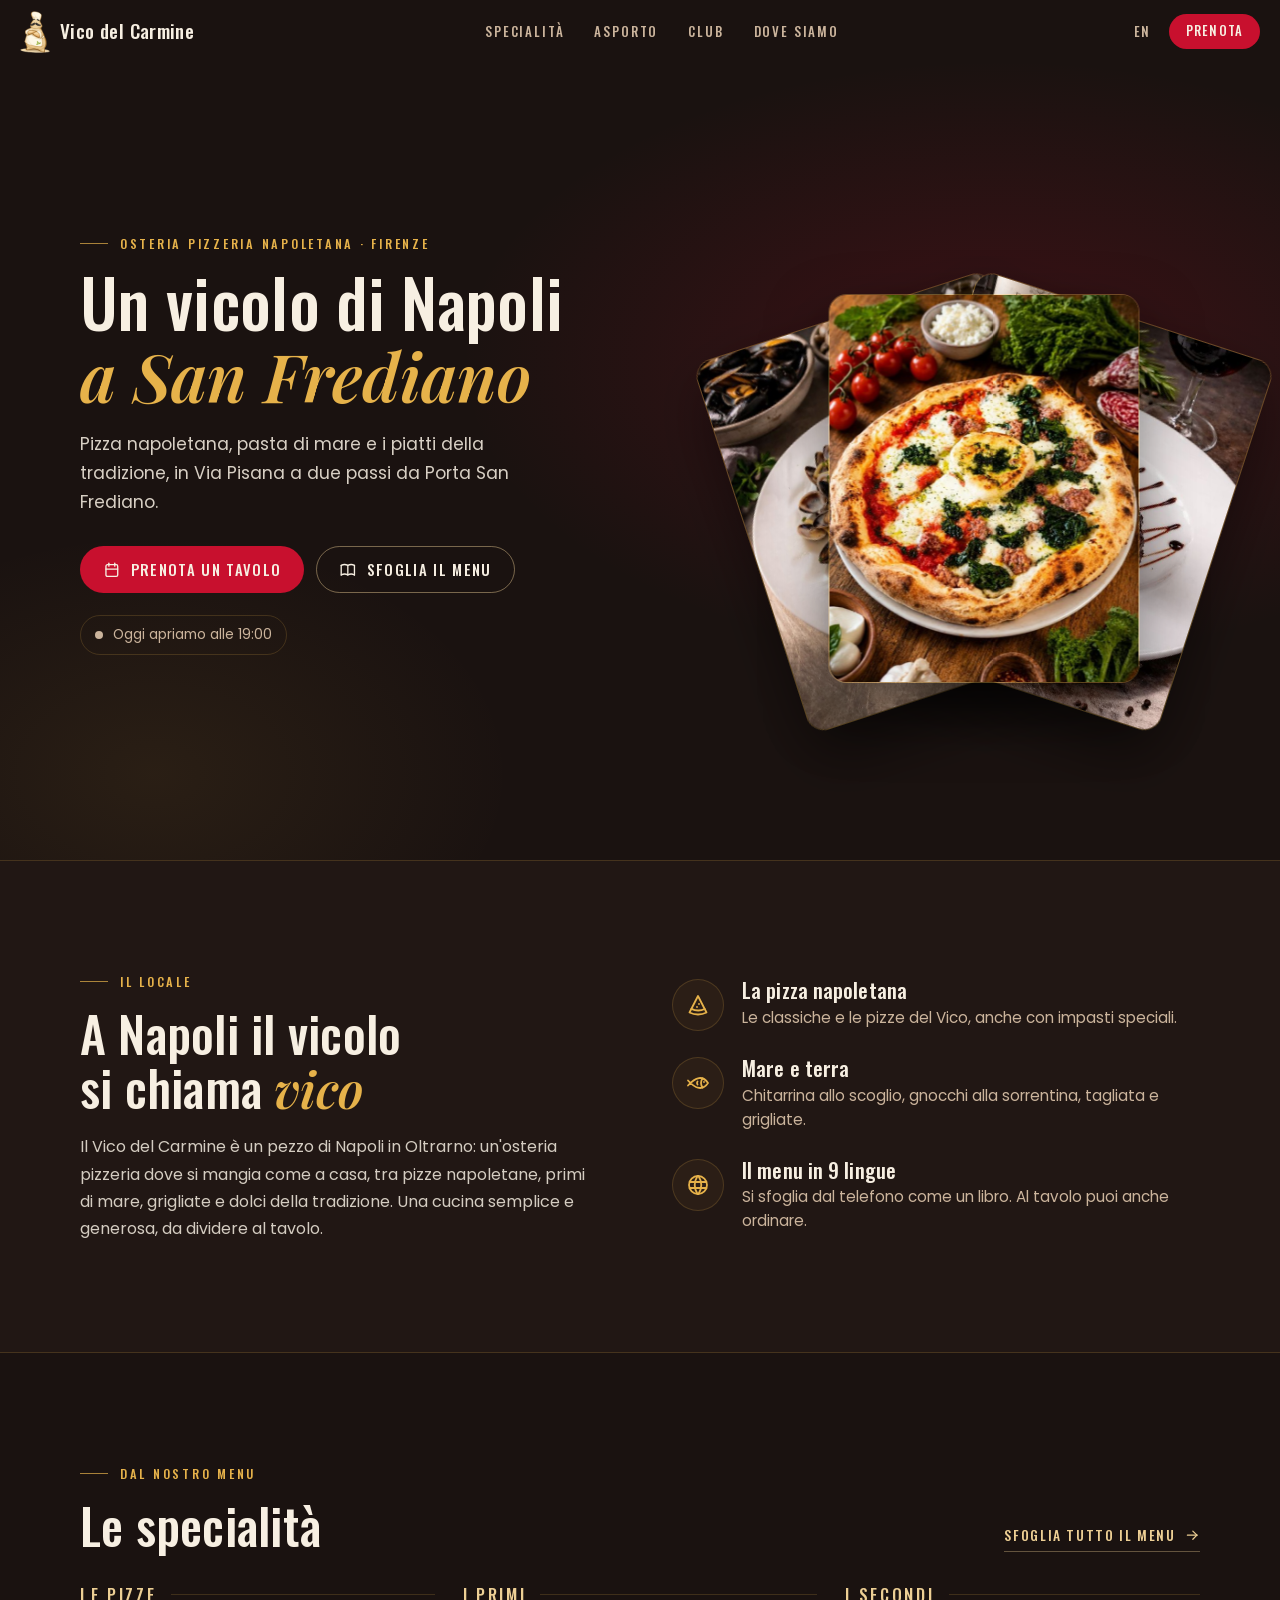
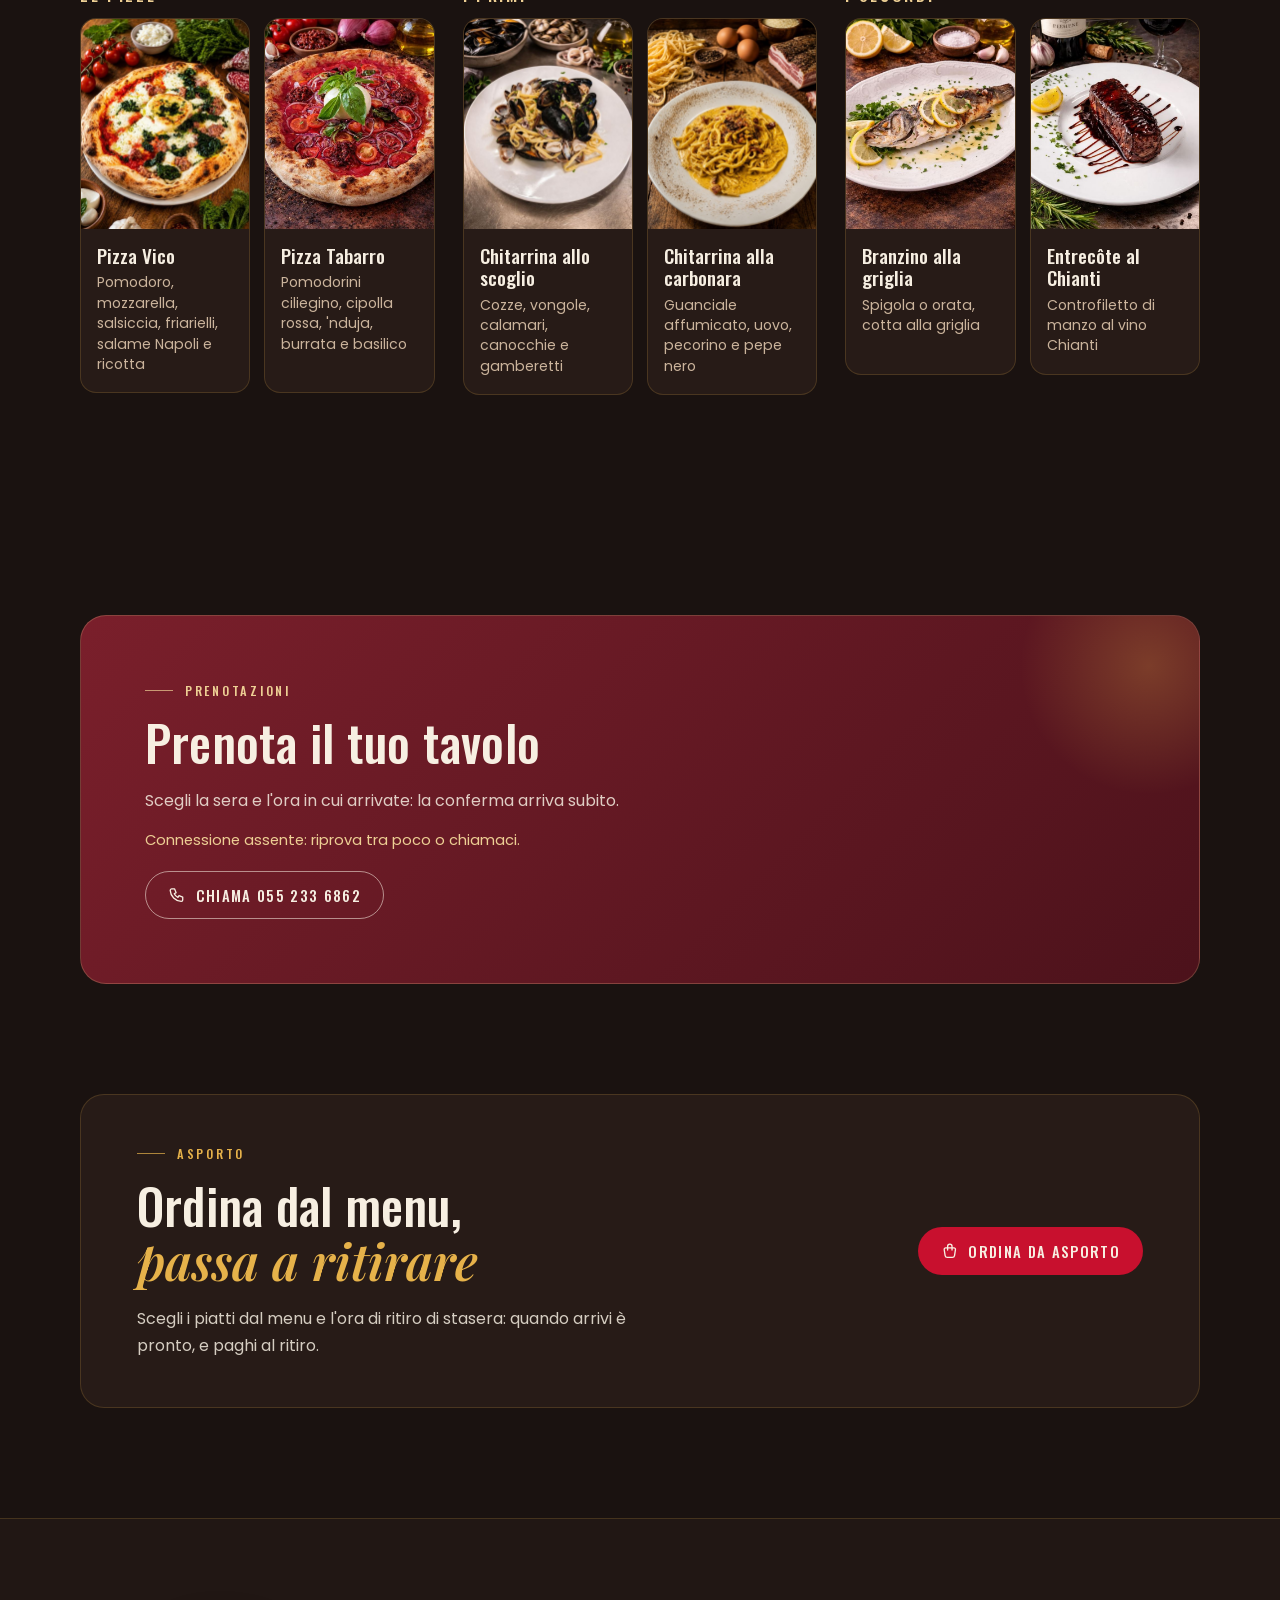
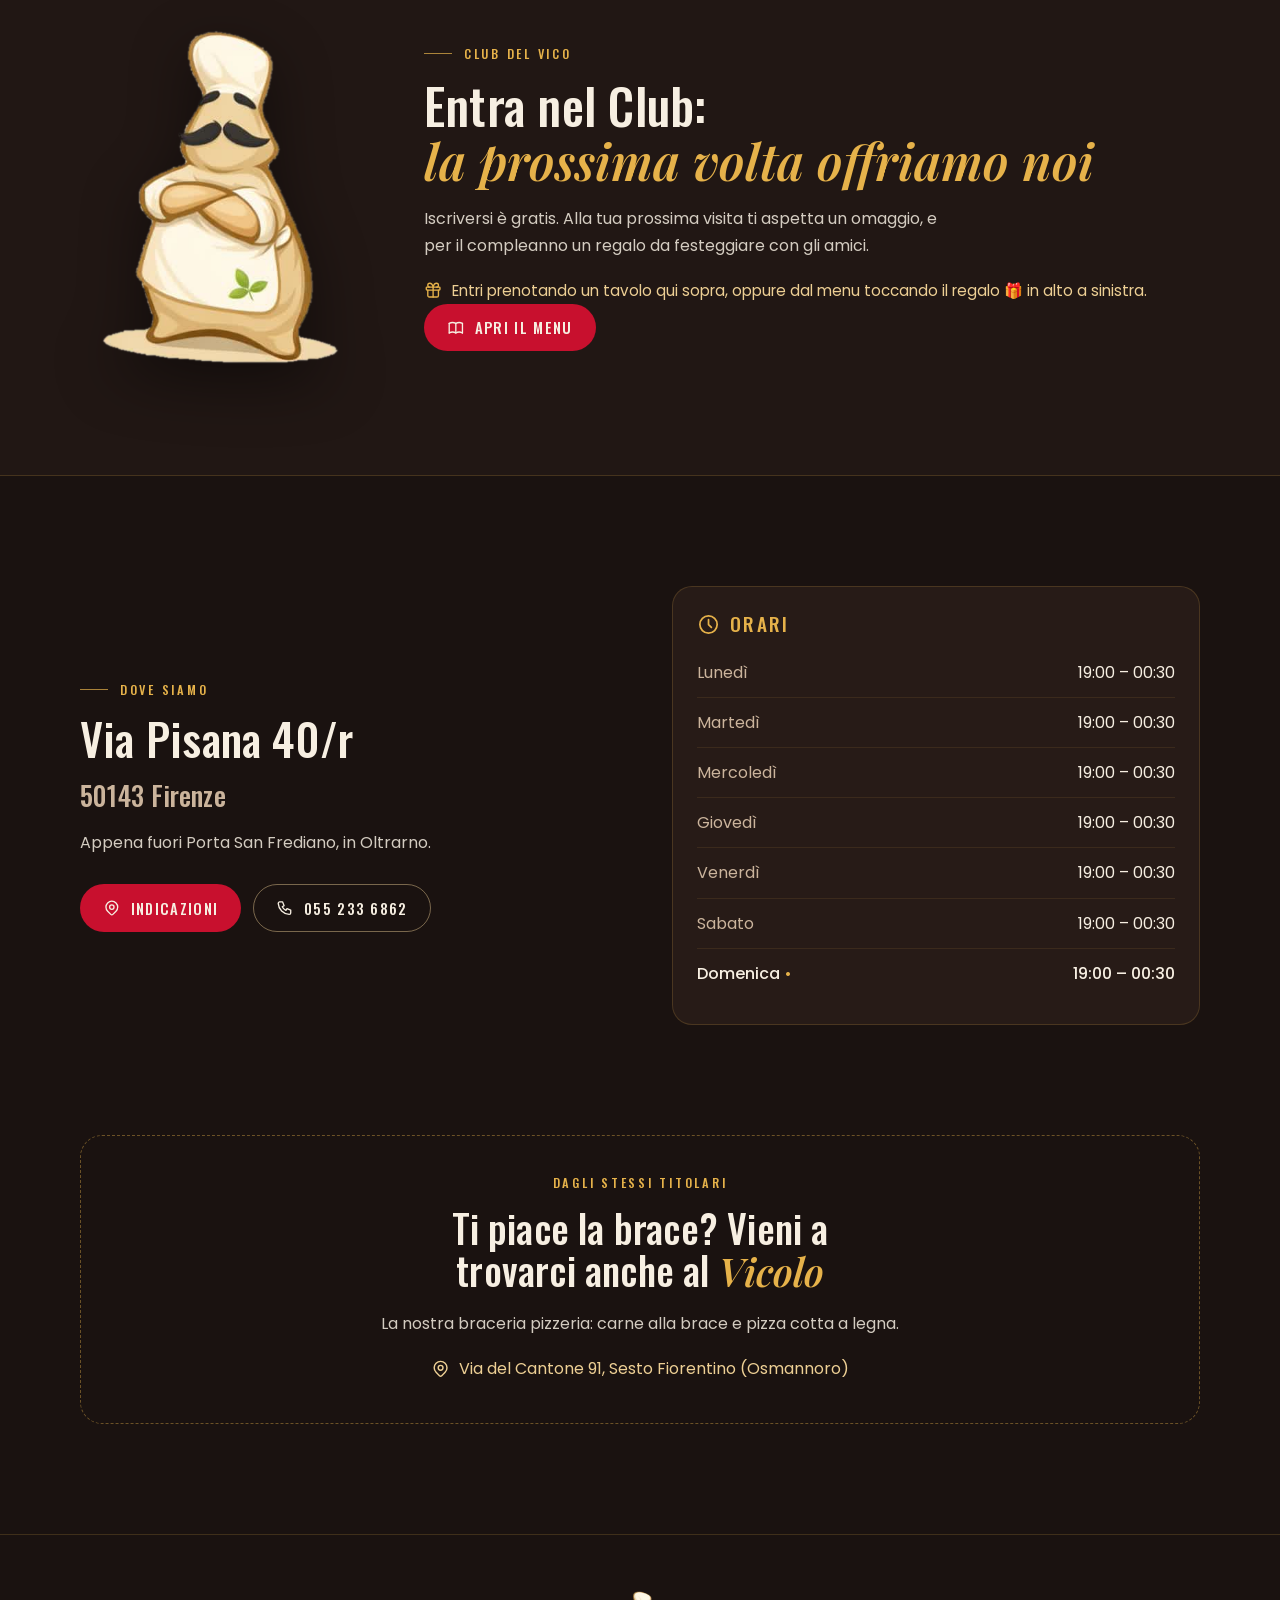
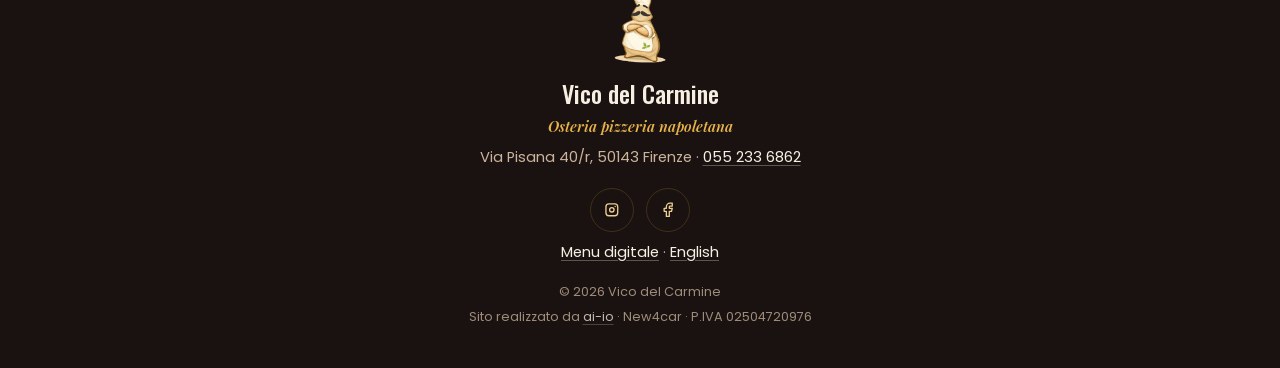
==== index.html @ bbb48c40 "Privacy: le prenotazioni si tengono 24 mesi, poi restano solo numeri anonimi Co-Authored-By: Claude " ====
<!doctype html>
<html lang="it">
<head>
  <meta charset="utf-8">
  <meta name="viewport" content="width=device-width, initial-scale=1, viewport-fit=cover">
  <title>Vico del Carmine · Osteria pizzeria napoletana a Firenze, San Frediano</title>
  <meta name="description" content="Pizza napoletana, pasta di mare e cucina della tradizione in Via Pisana 40/r, a due passi da Porta San Frediano. Sfoglia il menu in 9 lingue e prenota il tuo tavolo.">
  <link rel="canonical" href="https://vicodelcarmine.it/">
  <link rel="alternate" hreflang="it" href="https://vicodelcarmine.it/">
  <link rel="alternate" hreflang="en" href="https://vicodelcarmine.it/en/">
  <link rel="alternate" hreflang="x-default" href="https://vicodelcarmine.it/">
  <meta property="og:type" content="restaurant">
  <meta property="og:site_name" content="Vico del Carmine">
  <meta property="og:title" content="Vico del Carmine · Osteria pizzeria napoletana a Firenze, San Frediano">
  <meta property="og:description" content="Pizza napoletana, pasta di mare e cucina della tradizione in Via Pisana 40/r, a due passi da Porta San Frediano. Sfoglia il menu in 9 lingue e prenota il tuo tavolo.">
  <meta property="og:url" content="https://vicodelcarmine.it/">
  <meta property="og:image" content="https://vicodelcarmine.it/assets/img/og.jpg">
  <meta property="og:image:width" content="1200">
  <meta property="og:image:height" content="630">
  <meta property="og:locale" content="it_IT">
  <meta name="twitter:card" content="summary_large_image">
  <meta name="theme-color" content="#1a1210">
  <link rel="icon" type="image/png" sizes="32x32" href="assets/img/favicon-32.png">
  <link rel="icon" type="image/png" sizes="64x64" href="assets/img/favicon-64.png">
  <link rel="apple-touch-icon" href="assets/img/apple-touch-icon.png">
  <link rel="preload" href="assets/fonts/oswald.woff2" as="font" type="font/woff2" crossorigin>
  <link rel="stylesheet" href="assets/css/font.css?v=f5415777">
  <link rel="stylesheet" href="assets/css/sito.css?v=4abb39e4">
  <script type="application/ld+json">{"@context": "https://schema.org", "@type": "Restaurant", "name": "Vico del Carmine", "url": "https://vicodelcarmine.it/", "image": "https://vicodelcarmine.it/assets/img/og.jpg", "logo": "https://vicodelcarmine.it/assets/img/mascotte.png", "telephone": "+390552336862", "address": {"@type": "PostalAddress", "streetAddress": "Via Pisana 40/r", "postalCode": "50143", "addressLocality": "Firenze", "addressRegion": "FI", "addressCountry": "IT"}, "servesCuisine": ["Napoletana", "Pizza", "Pesce"], "priceRange": "€€", "hasMenu": "https://vicodelcarmine.github.io/menu/", "acceptsReservations": true, "openingHoursSpecification": [{"@type": "OpeningHoursSpecification", "dayOfWeek": ["Monday", "Tuesday", "Wednesday", "Thursday", "Friday", "Saturday", "Sunday"], "opens": "19:00", "closes": "00:30"}], "sameAs": ["https://www.instagram.com/vico.del.carmine/", "https://www.facebook.com/vicodelcarmineFi/"]}</script>
</head>
<body>

<header class="testa" id="testa">
  <a class="marchio" href="./" aria-label="Vico del Carmine">
    <img src="assets/img/mascotte-240.png" alt="" width="172" height="240">
    <span>Vico del Carmine</span>
  </a>
  <nav class="nav" aria-label="Vico del Carmine">
    <a href="#specialita">Specialità</a>
    <a href="#asporto">Asporto</a>
    <a href="#club">Club</a>
    <a href="#dove">Dove siamo</a>
  </nav>
  <div class="testa-dx">
    <a class="lingua" href="en/" hreflang="en" lang="en" title="English">EN</a>
    <a class="btn btn-piccolo" href="#prenota">Prenota</a>
  </div>
</header>

<main>

  <section class="hero">
    <div class="contenitore hero-griglia">
      <div class="hero-testo">
        <p class="occhiello">Osteria pizzeria napoletana · Firenze</p>
        <h1>Un vicolo di Napoli<br><em>a San Frediano</em></h1>
        <p class="lead">Pizza napoletana, pasta di mare e i piatti della tradizione, in Via Pisana a due passi da Porta San Frediano.</p>
        <div class="azioni">
          <a class="btn" href="#prenota"><svg class="ico" viewBox="0 0 24 24" fill="none" stroke="currentColor" stroke-width="1.8" stroke-linecap="round" stroke-linejoin="round" aria-hidden="true"><path d="M4 7a2 2 0 0 1 2 -2h12a2 2 0 0 1 2 2v12a2 2 0 0 1 -2 2h-12a2 2 0 0 1 -2 -2v-12z"/><path d="M16 3v4"/><path d="M8 3v4"/><path d="M4 11h16"/></svg>Prenota un tavolo</a>
          <a class="btn btn-vuoto" href="https://vicodelcarmine.github.io/menu/"><svg class="ico" viewBox="0 0 24 24" fill="none" stroke="currentColor" stroke-width="1.8" stroke-linecap="round" stroke-linejoin="round" aria-hidden="true"><path d="M3 19a9 9 0 0 1 9 0a9 9 0 0 1 9 0"/><path d="M3 6a9 9 0 0 1 9 0a9 9 0 0 1 9 0"/><path d="M3 6l0 13"/><path d="M12 6l0 13"/><path d="M21 6l0 13"/></svg>Sfoglia il menu</a>
        </div>
        <p class="stato" id="stato" hidden><span class="pallino"></span><span id="stato-testo"></span></p>
      </div>
      <div class="ventaglio" aria-hidden="true"><img class="carta c1" src="assets/img/piatti/chitarra-scoglio.jpg" alt="" width="720" height="900"><img class="carta c2" src="assets/img/piatti/pizza-vico.jpg" alt="" width="720" height="900"><img class="carta c3" src="assets/img/piatti/entrecote-chianti.jpg" alt="" width="720" height="900"></div>
    </div>
  </section>

  <section class="sezione locale" id="locale">
    <div class="contenitore due">
      <div>
        <p class="occhiello">Il locale</p>
        <h2>A Napoli il vicolo<br>si chiama <em>vico</em></h2>
        <p class="testo">Il Vico del Carmine è un pezzo di Napoli in Oltrarno: un&#x27;osteria pizzeria dove si mangia come a casa, tra pizze napoletane, primi di mare, grigliate e dolci della tradizione. Una cucina semplice e generosa, da dividere al tavolo.</p>
      </div>
      <ul class="punti">
        <li><span class="icona"><svg class="ico" viewBox="0 0 24 24" fill="none" stroke="currentColor" stroke-width="1.8" stroke-linecap="round" stroke-linejoin="round" aria-hidden="true"><path d="M12 21.5c-3.04 0 -5.952 -.714 -8.5 -1.983l8.5 -16.517l8.5 16.517a19.09 19.09 0 0 1 -8.5 1.983z"/><path d="M5.38 15.866a14.94 14.94 0 0 0 6.815 1.634a14.944 14.944 0 0 0 6.502 -1.479"/><path d="M13 11.01v-.01"/><path d="M11 14v-.01"/></svg></span><div><h3>La pizza napoletana</h3><p>Le classiche e le pizze del Vico, anche con impasti speciali.</p></div></li>
        <li><span class="icona"><svg class="ico" viewBox="0 0 24 24" fill="none" stroke="currentColor" stroke-width="1.8" stroke-linecap="round" stroke-linejoin="round" aria-hidden="true"><path d="M16.69 7.44a6.973 6.973 0 0 0 -1.69 4.56c0 1.747 .64 3.345 1.699 4.571"/><path d="M2 9.504c7.715 8.647 14.75 10.265 20 2.498c-5.25 -7.761 -12.285 -6.142 -20 2.504"/><path d="M18 11v.01"/><path d="M11.5 10.5c-.667 1 -.667 2 0 3"/></svg></span><div><h3>Mare e terra</h3><p>Chitarrina allo scoglio, gnocchi alla sorrentina, tagliata e grigliate.</p></div></li>
        <li><span class="icona"><svg class="ico" viewBox="0 0 24 24" fill="none" stroke="currentColor" stroke-width="1.8" stroke-linecap="round" stroke-linejoin="round" aria-hidden="true"><path d="M3 12a9 9 0 1 0 18 0a9 9 0 0 0 -18 0"/><path d="M3.6 9h16.8"/><path d="M3.6 15h16.8"/><path d="M11.5 3a17 17 0 0 0 0 18"/><path d="M12.5 3a17 17 0 0 1 0 18"/></svg></span><div><h3>Il menu in 9 lingue</h3><p>Si sfoglia dal telefono come un libro. Al tavolo puoi anche ordinare.</p></div></li>
      </ul>
    </div>
  </section>

  <section class="sezione" id="specialita">
    <div class="contenitore intesta">
      <div>
        <p class="occhiello">Dal nostro menu</p>
        <h2>Le specialità</h2>
      </div>
      <a class="link-freccia" href="https://vicodelcarmine.github.io/menu/">Sfoglia tutto il menu<svg class="ico" viewBox="0 0 24 24" fill="none" stroke="currentColor" stroke-width="1.8" stroke-linecap="round" stroke-linejoin="round" aria-hidden="true"><path d="M5 12l14 0"/><path d="M13 18l6 -6"/><path d="M13 6l6 6"/></svg></a>
    </div>
    <div class="contenitore gruppi"><div class="gruppo"><h3 class="gruppo-titolo">Le pizze</h3><div class="coppia"><article class="piatto"><img src="assets/img/piatti/pizza-vico.jpg" alt="Pizza Vico" width="720" height="900" loading="lazy"><div><h4>Pizza Vico</h4><p>Pomodoro, mozzarella, salsiccia, friarielli, salame Napoli e ricotta</p></div></article><article class="piatto"><img src="assets/img/piatti/pizza-tabarro.jpg" alt="Pizza Tabarro" width="720" height="900" loading="lazy"><div><h4>Pizza Tabarro</h4><p>Pomodorini ciliegino, cipolla rossa, &#x27;nduja, burrata e basilico</p></div></article></div></div><div class="gruppo"><h3 class="gruppo-titolo">I primi</h3><div class="coppia"><article class="piatto"><img src="assets/img/piatti/chitarra-scoglio.jpg" alt="Chitarrina allo scoglio" width="720" height="900" loading="lazy"><div><h4>Chitarrina allo scoglio</h4><p>Cozze, vongole, calamari, canocchie e gamberetti</p></div></article><article class="piatto"><img src="assets/img/piatti/carbonara.jpg" alt="Chitarrina alla carbonara" width="720" height="900" loading="lazy"><div><h4>Chitarrina alla carbonara</h4><p>Guanciale affumicato, uovo, pecorino e pepe nero</p></div></article></div></div><div class="gruppo"><h3 class="gruppo-titolo">I secondi</h3><div class="coppia"><article class="piatto"><img src="assets/img/piatti/branzino-griglia.jpg" alt="Branzino alla griglia" width="720" height="900" loading="lazy"><div><h4>Branzino alla griglia</h4><p>Spigola o orata, cotta alla griglia</p></div></article><article class="piatto"><img src="assets/img/piatti/entrecote-chianti.jpg" alt="Entrecôte al Chianti" width="720" height="900" loading="lazy"><div><h4>Entrecôte al Chianti</h4><p>Controfiletto di manzo al vino Chianti</p></div></article></div></div></div>
  </section>

  <section class="sezione prenota" id="prenota">
    <div class="contenitore">
      <div class="riquadro">
        <p class="occhiello">Prenotazioni</p>
        <h2>Prenota il tuo tavolo</h2>
        <p class="testo">Scegli la sera e l&#x27;ora in cui arrivate: la conferma arriva subito.</p>
        <div id="pren-app"></div>
        <div class="azioni pren-chiama">
          <a class="btn btn-chiaro" href="tel:+390552336862"><svg class="ico" viewBox="0 0 24 24" fill="none" stroke="currentColor" stroke-width="1.8" stroke-linecap="round" stroke-linejoin="round" aria-hidden="true"><path d="M5 4h4l2 5l-2.5 1.5a11 11 0 0 0 5 5l1.5 -2.5l5 2v4a2 2 0 0 1 -2 2a16 16 0 0 1 -15 -15a2 2 0 0 1 2 -2"/></svg>Chiama 055 233 6862</a>
          
        </div>
      </div>
    </div>
  </section>

  <section class="sezione asporto" id="asporto"><div class="contenitore"><div class="asporto-riquadro"><div><p class="occhiello">Asporto</p><h2>Ordina dal menu,<br><em>passa a ritirare</em></h2><p class="testo">Scegli i piatti dal menu e l&#x27;ora di ritiro di stasera: quando arrivi è pronto, e paghi al ritiro.</p></div><a class="btn" href="https://vicodelcarmine.github.io/menu/?asporto=1"><svg class="ico" viewBox="0 0 24 24" fill="none" stroke="currentColor" stroke-width="1.8" stroke-linecap="round" stroke-linejoin="round" aria-hidden="true"><path d="M6.331 8h11.339a2 2 0 0 1 1.977 2.304l-1.255 8.152a3 3 0 0 1 -2.966 2.544h-6.852a3 3 0 0 1 -2.965 -2.544l-1.255 -8.152a2 2 0 0 1 1.977 -2.304z"/><path d="M9 11v-5a3 3 0 0 1 6 0v5"/></svg>Ordina da asporto</a></div></div></section>

  <section class="sezione club" id="club">
    <div class="contenitore club-griglia">
      <img class="club-mascotte" src="assets/img/mascotte.png" alt="" width="348" height="486" loading="lazy">
      <div>
        <p class="occhiello">Club del Vico</p>
        <h2>Entra nel Club:<br><em>la prossima volta offriamo noi</em></h2>
        <p class="testo">Iscriversi è gratis. Alla tua prossima visita ti aspetta un omaggio, e per il compleanno un regalo da festeggiare con gli amici.</p>
        <p class="come"><svg class="ico" viewBox="0 0 24 24" fill="none" stroke="currentColor" stroke-width="1.8" stroke-linecap="round" stroke-linejoin="round" aria-hidden="true"><path d="M3 9a1 1 0 0 1 1 -1h16a1 1 0 0 1 1 1v2a1 1 0 0 1 -1 1h-16a1 1 0 0 1 -1 -1z"/><path d="M12 8l0 13"/><path d="M19 12v7a2 2 0 0 1 -2 2h-10a2 2 0 0 1 -2 -2v-7"/><path d="M7.5 8a2.5 2.5 0 0 1 0 -5a4.8 8 0 0 1 4.5 5a4.8 8 0 0 1 4.5 -5a2.5 2.5 0 0 1 0 5"/></svg><span>Entri prenotando un tavolo qui sopra, oppure dal menu toccando il regalo 🎁 in alto a sinistra.</span></p>
        <a class="btn" href="https://vicodelcarmine.github.io/menu/"><svg class="ico" viewBox="0 0 24 24" fill="none" stroke="currentColor" stroke-width="1.8" stroke-linecap="round" stroke-linejoin="round" aria-hidden="true"><path d="M3 19a9 9 0 0 1 9 0a9 9 0 0 1 9 0"/><path d="M3 6a9 9 0 0 1 9 0a9 9 0 0 1 9 0"/><path d="M3 6l0 13"/><path d="M12 6l0 13"/><path d="M21 6l0 13"/></svg>Apri il menu</a>
      </div>
    </div>
  </section>

  <section class="sezione dove" id="dove">
    <div class="contenitore due">
      <div>
        <p class="occhiello">Dove siamo</p>
        <h2>Via Pisana 40/r<br><span class="citta">50143 Firenze</span></h2>
        <p class="testo">Appena fuori Porta San Frediano, in Oltrarno.</p>
        <div class="azioni">
          <a class="btn" href="https://www.google.com/maps/dir/?api=1&amp;destination=Vico+del+Carmine,+Via+Pisana+40r,+50143+Firenze" target="_blank" rel="noopener"><svg class="ico" viewBox="0 0 24 24" fill="none" stroke="currentColor" stroke-width="1.8" stroke-linecap="round" stroke-linejoin="round" aria-hidden="true"><path d="M9 11a3 3 0 1 0 6 0a3 3 0 0 0 -6 0"/><path d="M17.657 16.657l-4.243 4.243a2 2 0 0 1 -2.827 0l-4.244 -4.243a8 8 0 1 1 11.314 0z"/></svg>Indicazioni</a>
          <a class="btn btn-vuoto" href="tel:+390552336862"><svg class="ico" viewBox="0 0 24 24" fill="none" stroke="currentColor" stroke-width="1.8" stroke-linecap="round" stroke-linejoin="round" aria-hidden="true"><path d="M5 4h4l2 5l-2.5 1.5a11 11 0 0 0 5 5l1.5 -2.5l5 2v4a2 2 0 0 1 -2 2a16 16 0 0 1 -15 -15a2 2 0 0 1 2 -2"/></svg>055 233 6862</a>
        </div>
      </div>
      <div class="orari">
        <h3><svg class="ico" viewBox="0 0 24 24" fill="none" stroke="currentColor" stroke-width="1.8" stroke-linecap="round" stroke-linejoin="round" aria-hidden="true"><path d="M3 12a9 9 0 1 0 18 0a9 9 0 0 0 -18 0"/><path d="M12 7v5l3 3"/></svg>Orari</h3>
        <table><tr data-g="1"><th scope="row">lunedì</th><td>19:00 – 00:30</td></tr><tr data-g="2"><th scope="row">martedì</th><td>19:00 – 00:30</td></tr><tr data-g="3"><th scope="row">mercoledì</th><td>19:00 – 00:30</td></tr><tr data-g="4"><th scope="row">giovedì</th><td>19:00 – 00:30</td></tr><tr data-g="5"><th scope="row">venerdì</th><td>19:00 – 00:30</td></tr><tr data-g="6"><th scope="row">sabato</th><td>19:00 – 00:30</td></tr><tr data-g="0"><th scope="row">domenica</th><td>19:00 – 00:30</td></tr></table>
      </div>
    </div>
  </section>

  <section class="sezione vicolo"><div class="contenitore"><div class="vicolo-riquadro"><p class="occhiello">Dagli stessi titolari</p><h2>Ti piace la brace? Vieni a trovarci anche al <em>Vicolo</em></h2><p class="testo">La nostra braceria pizzeria: carne alla brace e pizza cotta a legna.</p><p class="vicolo-dove"><a href="https://www.google.com/maps/dir/?api=1&amp;destination=Via+del+Cantone+91,+50019+Sesto+Fiorentino+FI" target="_blank" rel="noopener"><svg class="ico" viewBox="0 0 24 24" fill="none" stroke="currentColor" stroke-width="1.8" stroke-linecap="round" stroke-linejoin="round" aria-hidden="true"><path d="M9 11a3 3 0 1 0 6 0a3 3 0 0 0 -6 0"/><path d="M17.657 16.657l-4.243 4.243a2 2 0 0 1 -2.827 0l-4.244 -4.243a8 8 0 1 1 11.314 0z"/></svg>Via del Cantone 91, Sesto Fiorentino (Osmannoro)</a></p></div></div></section>

</main>

<footer class="piede">
  <div class="contenitore">
    <img src="assets/img/mascotte-240.png" alt="" width="58" height="81" loading="lazy">
    <p class="piede-nome">Vico del Carmine</p>
    <p class="piede-motto">Osteria pizzeria napoletana</p>
    <p>Via Pisana 40/r, 50143 Firenze · <a href="tel:+390552336862">055 233 6862</a></p>
    <p class="social"><a href="https://www.instagram.com/vico.del.carmine/" target="_blank" rel="noopener" aria-label="Instagram"><svg class="ico" viewBox="0 0 24 24" fill="none" stroke="currentColor" stroke-width="1.8" stroke-linecap="round" stroke-linejoin="round" aria-hidden="true"><path d="M4 8a4 4 0 0 1 4 -4h8a4 4 0 0 1 4 4v8a4 4 0 0 1 -4 4h-8a4 4 0 0 1 -4 -4z"/><path d="M9 12a3 3 0 1 0 6 0a3 3 0 0 0 -6 0"/><path d="M16.5 7.5v.01"/></svg></a><a href="https://www.facebook.com/vicodelcarmineFi/" target="_blank" rel="noopener" aria-label="Facebook"><svg class="ico" viewBox="0 0 24 24" fill="none" stroke="currentColor" stroke-width="1.8" stroke-linecap="round" stroke-linejoin="round" aria-hidden="true"><path d="M7 10v4h3v7h4v-7h3l1 -4h-4v-2a1 1 0 0 1 1 -1h3v-4h-3a5 5 0 0 0 -5 5v2h-3"/></svg></a></p>
    <p><a href="https://vicodelcarmine.github.io/menu/">Menu digitale</a> · <a href="en/" hreflang="en" lang="en">English</a></p>
    <p class="piccolo">© 2026 Vico del Carmine</p>
    <p class="piccolo credito">Sito realizzato da <a href="https://ai-io.it" target="_blank" rel="noopener">ai-io</a> · New4car · P.IVA 02504720976</p>
  </div>
</footer>

<nav class="barra" aria-label="Vico del Carmine">
  <a href="https://vicodelcarmine.github.io/menu/"><svg class="ico" viewBox="0 0 24 24" fill="none" stroke="currentColor" stroke-width="1.8" stroke-linecap="round" stroke-linejoin="round" aria-hidden="true"><path d="M3 19a9 9 0 0 1 9 0a9 9 0 0 1 9 0"/><path d="M3 6a9 9 0 0 1 9 0a9 9 0 0 1 9 0"/><path d="M3 6l0 13"/><path d="M12 6l0 13"/><path d="M21 6l0 13"/></svg><span>Menu</span></a>
  <a href="https://www.google.com/maps/dir/?api=1&amp;destination=Vico+del+Carmine,+Via+Pisana+40r,+50143+Firenze" target="_blank" rel="noopener"><svg class="ico" viewBox="0 0 24 24" fill="none" stroke="currentColor" stroke-width="1.8" stroke-linecap="round" stroke-linejoin="round" aria-hidden="true"><path d="M9 11a3 3 0 1 0 6 0a3 3 0 0 0 -6 0"/><path d="M17.657 16.657l-4.243 4.243a2 2 0 0 1 -2.827 0l-4.244 -4.243a8 8 0 1 1 11.314 0z"/></svg><span>Indicazioni</span></a>
  <a class="primo" href="#prenota"><svg class="ico" viewBox="0 0 24 24" fill="none" stroke="currentColor" stroke-width="1.8" stroke-linecap="round" stroke-linejoin="round" aria-hidden="true"><path d="M4 7a2 2 0 0 1 2 -2h12a2 2 0 0 1 2 2v12a2 2 0 0 1 -2 2h-12a2 2 0 0 1 -2 -2v-12z"/><path d="M16 3v4"/><path d="M8 3v4"/><path d="M4 11h16"/></svg><span>Prenota</span></a>
</nav>

<script>window.SITO = {"orari": {"1": [["19:00", "00:30"]], "2": [["19:00", "00:30"]], "3": [["19:00", "00:30"]], "4": [["19:00", "00:30"]], "5": [["19:00", "00:30"]], "6": [["19:00", "00:30"]], "0": [["19:00", "00:30"]]}, "giorni": ["domenica", "lunedì", "martedì", "mercoledì", "giovedì", "venerdì", "sabato"], "testi": {"stato_aperto": "Aperto ora · fino alle {ora}", "stato_apre_oggi": "Oggi apriamo alle {ora}", "stato_apre": "Riapriamo {giorno} alle {ora}", "stato_chiuso": "Oggi siamo chiusi", "domani": "domani"}, "lingua": "it", "nome": "Vico del Carmine", "indirizzo": "Via Pisana 40/r, Firenze", "telefono": "+390552336862", "telefonoVisto": "055 233 6862", "prenota": {"url": "https://agbvmhpktilpaoabjkre.supabase.co", "chiave": "sb_publishable_2O5l8ZbQqGnwDXwxZnsZ2Q_0Mt1V8T7", "tessera": "https://vicodelcarmine.github.io/menu/?club="}, "pren": {"sera": "La sera", "turno": "A che ora arrivate", "persone": "Quante persone", "dati": "I tuoi dati", "oggi": "oggi", "domani": "domani", "mesi": ["gen", "feb", "mar", "apr", "mag", "giu", "lug", "ago", "set", "ott", "nov", "dic"], "liberi": "posti liberi", "ultimi": "ultimi", "pieno": "pieno", "chiuso": "chiuso", "solo_telefono": "chiama", "una_persona": "persona", "piu_persone": "persone", "gruppo": "Siete più di {n}? Chiamaci al {tel}.", "nome": "Nome e cognome", "telefono": "Telefono", "email": "Email", "nascita": "Data di nascita", "nascita_perche": "per il regalo di compleanno", "nota": "Nota (facoltativa)", "nota_esempio": "Allergie, seggiolone, una ricorrenza…", "privacy": "Ho letto l'informativa privacy", "privacy_titolo": "Informativa privacy", "privacy_testo": "<p><b>Chi raccoglie i dati:<\/b> il ristorante Vico del Carmine, Via Pisana 40/r, Firenze (titolare del trattamento). Per qualsiasi richiesta: vicodelcarmine1@gmail.com.<\/p><p><b>Per prenotare:<\/b> nome e telefono, per gestire la prenotazione e mandarti la conferma su WhatsApp. Se rispondi al messaggio, su WhatsApp ricevi anche il tuo regalo, l'invito al Club e, il giorno dopo, la richiesta di un voto alla serata. Scrivi STOP e non ti scriviamo più.<\/p><p><b>Statistiche:<\/b> contiamo le visite al sito in forma anonima, senza cookie. Quando prenoti o entri nel Club registriamo anche da dove sei arrivato (per esempio Google, Instagram o un nostro messaggio), solo per capire quali canali funzionano.<\/p><p><b>Se entri nel Club del Vico (facoltativo):<\/b> anche data di nascita ed email (facoltativa), per la tua tessera con il premio di benvenuto e il regalo di compleanno. Solo se metti la spunta sulle offerte, anche per mandarti le offerte del Club, al massimo una ogni 15 giorni. Non cediamo i dati a nessuno e non li usiamo per altro.<\/p><p><b>Dove:<\/b> su un database protetto (Supabase), usato solo dal ristorante; i messaggi WhatsApp passano da WhatsApp (Meta).<\/p><p><b>Per quanto:<\/b> le prenotazioni per 24 mesi, per riconoscerti quando torni e per le statistiche interne del ristorante (per esempio ogni quanto torni e da dove arrivano le prenotazioni); dopo restano solo come numeri, senza nome né telefono. I dati del Club finché resti nel Club: puoi uscire quando vuoi dalla tua tessera e i dati si cancellano subito.<\/p><p><b>I tuoi diritti:<\/b> puoi vedere, correggere o cancellare i tuoi dati e togliere il consenso alle offerte in ogni momento; puoi anche rivolgerti al Garante per la protezione dei dati personali.<\/p>", "tel_aiuto": "Solo per la tua prenotazione", "tel_aiuto_wa": "Ti mandiamo la conferma su WhatsApp", "privacy_breve": "Usiamo nome e telefono solo per la prenotazione.", "benv_wa": "🎁 C'è un regalo per te: ti abbiamo scritto su WhatsApp, rispondi CIAO per attivarlo!", "benv_schermo": "🥂 Benvenuto! Il prosecco te lo offriamo noi, per {n}: mostra questa conferma al cameriere.", "conf_wa": "📲 Ti abbiamo mandato la conferma su WhatsApp.", "club_tit": "🎁 Vuoi anche un regalo per la prossima volta?", "club_sotto": "Entra nel Club del Vico: un regalo alla prossima visita e uno per il compleanno. Nome e telefono li abbiamo già: manca solo la data di nascita.", "email_fac": "Email (facoltativa)", "club_entra": "Entra nel Club", "club_ok": "✅ Sei nel Club! Il regalo di benvenuto è nella tua tessera, nel menu del Vico.", "club_gia": "Questo numero è già nel Club: trovi la tessera nel menu del Vico.", "club_e_privacy": "Per entrare nel Club serve la spunta sull'informativa privacy.", "promo": "Voglio ricevere le offerte del Club (email e notifiche)", "club": "Prenotando entri nel Club del Vico, con il premio di benvenuto e il regalo di compleanno.", "socio": "Prenoti come {nome}.", "non_sei_tu": "Non sei tu?", "conferma": "Conferma la prenotazione", "invio": "Un attimo…", "fatto": "Prenotazione confermata", "fatto_quando": "Ti aspettiamo {giorno} alle {ora} · {persone}", "codice": "Codice prenotazione", "benvenuto": "🎁 Sei nel Club del Vico: nella tua tessera trovi il premio di benvenuto.", "calendario": "Aggiungi al calendario", "tessera": "Apri la tua tessera", "altra": "Prenota un'altra sera", "mie": "Le tue prenotazioni", "annulla": "Annulla", "annulla_chiedi": "Annullo la prenotazione di {giorno} alle {ora}?", "annullata": "Prenotazione annullata. Speriamo di vederti presto!", "chiama": "Preferisci chiamare?", "spente": "Le prenotazioni online sono chiuse in questo momento: chiamaci al {tel}.", "nessuna": "Nei prossimi giorni non ci sono più posti online: chiamaci al {tel}.", "e_rete": "Connessione assente: riprova tra poco o chiamaci.", "e_server": "Qualcosa non ha funzionato: riprova o chiamaci.", "e_nome": "Scrivi nome e cognome.", "e_telefono": "Scrivi un numero di telefono valido.", "e_email": "Scrivi un'email valida.", "e_nascita": "Scrivi la tua data di nascita.", "e_privacy": "Per prenotare serve la spunta sull'informativa privacy.", "e_scegli": "Scegli la sera e l'ora di arrivo.", "e_pieno": "Quell'orario si è appena riempito: scegline un altro.", "e_tardi": "È tardi per prenotare online quest'orario: chiamaci.", "e_sera": "Quella sera non si può prenotare: scegline un'altra.", "e_gruppo": "Per gruppi più grandi chiamaci.", "e_troppe": "Troppe prenotazioni: chiamaci.", "e_doppia": "Hai già una prenotazione per questa sera.", "e_tante": "Hai già 3 prenotazioni in arrivo: chiamaci.", "e_gia": "Questa email o questo numero sono già nel Club con altri dati: scrivili come quando ti sei iscritto, oppure chiamaci.", "e_chiuse": "Le prenotazioni online sono chiuse: chiamaci."}};</script>
<script src="assets/js/sito.js?v=22ada459" defer></script>
<script src="assets/js/prenota.js?v=6a27b30b" defer></script>
</body>
</html>
---- assets/css/font.css ----
/* Caratteri scaricati da Google Fonts (licenza OFL) e ospitati qui: nessuna chiamata a Google dal sito. */
@font-face{font-family:'Oswald';font-style:normal;font-weight:500 600;font-display:swap;src:url(../fonts/oswald.woff2) format('woff2');unicode-range:U+0000-00FF, U+0131, U+0152-0153, U+02BB-02BC, U+02C6, U+02DA, U+02DC, U+0304, U+0308, U+0329, U+2000-206F, U+20AC, U+2122, U+2191, U+2193, U+2212, U+2215, U+FEFF, U+FFFD;}
@font-face{font-family:'Playfair Display';font-style:italic;font-weight:600;font-display:swap;src:url(../fonts/playfair-display-600-italic.woff2) format('woff2');unicode-range:U+0000-00FF, U+0131, U+0152-0153, U+02BB-02BC, U+02C6, U+02DA, U+02DC, U+0304, U+0308, U+0329, U+2000-206F, U+20AC, U+2122, U+2191, U+2193, U+2212, U+2215, U+FEFF, U+FFFD;}
@font-face{font-family:'Poppins';font-style:normal;font-weight:400;font-display:swap;src:url(../fonts/poppins-400.woff2) format('woff2');unicode-range:U+0000-00FF, U+0131, U+0152-0153, U+02BB-02BC, U+02C6, U+02DA, U+02DC, U+0304, U+0308, U+0329, U+2000-206F, U+20AC, U+2122, U+2191, U+2193, U+2212, U+2215, U+FEFF, U+FFFD;}
@font-face{font-family:'Poppins';font-style:normal;font-weight:500;font-display:swap;src:url(../fonts/poppins-500.woff2) format('woff2');unicode-range:U+0000-00FF, U+0131, U+0152-0153, U+02BB-02BC, U+02C6, U+02DA, U+02DC, U+0304, U+0308, U+0329, U+2000-206F, U+20AC, U+2122, U+2191, U+2193, U+2212, U+2215, U+FEFF, U+FFFD;}
---- assets/css/sito.css ----
/* ==========================================================================
   Vico del Carmine — sito
   Colori e caratteri presi dal menu digitale, così sito e menu sembrano una cosa sola.
   Per un altro locale si cambiano soprattutto le variabili qui sotto.
   ========================================================================== */
:root{
  --bg:        #1a1210;   /* espresso scuro */
  --bg-2:      #211714;   /* sezioni alternate */
  --carta:     #271b17;   /* schede */
  --carminio:  #c8102e;
  --brace:     #d13b2f;
  --vino:      #7a1f2b;
  --oro:       #e6b24a;
  --oro-tenue: #edcf94;
  --basilico:  #86b64a;
  --crema:     #f7efe2;
  --tenue:     #cbb49c;
  --linea:     rgba(230,178,74,.18);
  --ombra:     0 28px 60px rgba(0,0,0,.5);

  --f-titoli: "Oswald", "Arial Narrow", sans-serif;
  --f-corsivo: "Playfair Display", Georgia, serif;
  --f-testo:  "Poppins", system-ui, sans-serif;

  --larghezza: 1120px;
  --margine: 20px;
  --testa: 64px;
}

*,*::before,*::after{ box-sizing:border-box; }
html{ scroll-behavior:smooth; scroll-padding-top:calc(var(--testa) + 12px); -webkit-text-size-adjust:100%; }
body{
  margin:0; background:var(--bg); color:var(--crema);
  font-family:var(--f-testo); font-size:1rem; line-height:1.7;
  -webkit-font-smoothing:antialiased;
}
img{ max-width:100%; height:auto; display:block; }
a{ color:inherit; }
:focus-visible{ outline:2px solid var(--oro); outline-offset:3px; border-radius:6px; }
h1,h2,h3{ font-family:var(--f-titoli); font-weight:500; line-height:1.08; margin:0; letter-spacing:.005em; }
h1 em,h2 em{ font-family:var(--f-corsivo); font-style:italic; font-weight:600; color:var(--oro); letter-spacing:0; }
h2{ font-size:clamp(2rem, 5.2vw, 3.1rem); }
p{ margin:0; }
.ico{ width:1.2em; height:1.2em; flex:none; }

.contenitore{ width:100%; max-width:calc(var(--larghezza) + 2*var(--margine)); margin:0 auto; padding:0 var(--margine); }
.due{ display:grid; gap:40px; }
@media (min-width:880px){ .due{ grid-template-columns:1fr 1fr; gap:64px; align-items:center; } }

.occhiello{
  font-family:var(--f-titoli); text-transform:uppercase; letter-spacing:.22em;
  font-size:.78rem; color:var(--oro); margin-bottom:14px;
  display:flex; align-items:center; gap:12px;
}
.occhiello::before{ content:""; width:28px; height:1px; background:var(--oro); opacity:.7; }
.testo{ color:rgba(247,239,226,.84); margin-top:18px; max-width:52ch; }

/* ---------- bottoni ---------- */
.azioni{ display:flex; flex-wrap:wrap; gap:12px; margin-top:28px; }
.btn{
  display:inline-flex; align-items:center; gap:10px;
  padding:14px 22px; border-radius:999px; border:1px solid transparent;
  background:var(--carminio); color:var(--crema); text-decoration:none;
  font-family:var(--f-titoli); text-transform:uppercase; letter-spacing:.09em; font-size:.92rem; line-height:1;
  transition:background .2s, border-color .2s, color .2s, transform .2s;
}
.btn:hover{ background:var(--brace); transform:translateY(-1px); }
.btn-vuoto{ background:transparent; border-color:rgba(237,207,148,.45); }
.btn-vuoto:hover{ background:rgba(237,207,148,.08); border-color:var(--oro-tenue); }
.btn-chiaro{ background:var(--crema); color:#3a0d14; }
.btn-chiaro:hover{ background:#fff; }
.btn-vuoto-chiaro{ background:transparent; border-color:rgba(247,239,226,.55); }
.btn-vuoto-chiaro:hover{ background:rgba(247,239,226,.1); }
.btn-piccolo{ padding:10px 16px; font-size:.8rem; }

/* ---------- testata ---------- */
.testa{
  position:fixed; inset:0 0 auto; z-index:50; height:var(--testa);
  display:flex; align-items:center; justify-content:space-between; gap:16px;
  padding:0 var(--margine); padding-top:env(safe-area-inset-top);
  transition:background .3s, border-color .3s, backdrop-filter .3s;
  border-bottom:1px solid transparent;
}
.testa.piena{ background:rgba(26,18,16,.9); border-color:var(--linea); -webkit-backdrop-filter:blur(10px); backdrop-filter:blur(10px); }
.marchio{ display:flex; align-items:center; gap:10px; text-decoration:none; }
.marchio img{ height:42px; width:auto; }
.marchio span{ font-family:var(--f-titoli); font-size:1.2rem; letter-spacing:.02em; white-space:nowrap; }
.nav{ display:none; gap:30px; }
.nav a{ text-decoration:none; font-family:var(--f-titoli); text-transform:uppercase; letter-spacing:.14em; font-size:.82rem; color:var(--tenue); transition:color .2s; }
.nav a:hover{ color:var(--crema); }
.testa-dx{ display:flex; align-items:center; gap:14px; }
.lingua{ font-family:var(--f-titoli); letter-spacing:.12em; font-size:.82rem; color:var(--tenue); text-decoration:none; padding:8px 4px; }
.lingua:hover{ color:var(--crema); }
@media (min-width:880px){ .nav{ display:flex; } }
@media (max-width:879px){ .testa-dx .btn-piccolo{ display:none; } }

/* ---------- apertura ---------- */
.hero{
  position:relative; overflow:hidden;
  padding:calc(var(--testa) + 8px) 0 52px;
  background:
    radial-gradient(60% 50% at 78% 42%, rgba(200,16,46,.20), transparent 70%),
    radial-gradient(40% 40% at 12% 90%, rgba(230,178,74,.08), transparent 70%);
}
.hero-griglia{ display:grid; gap:20px; }
.hero h1{ font-size:clamp(2.7rem, 9vw, 5rem); line-height:1.02; }
.hero h1 em{ display:inline-block; margin-top:.08em; }
.lead{ font-size:1.08rem; color:rgba(247,239,226,.86); margin-top:20px; max-width:44ch; }
.stato{
  display:inline-flex; align-items:center; gap:10px; margin-top:22px;
  padding:7px 14px; border-radius:999px; border:1px solid var(--linea);
  font-size:.86rem; color:var(--tenue);
}
.pallino{ width:8px; height:8px; border-radius:50%; background:var(--tenue); }
.stato.aperto{ color:var(--crema); }
.stato.aperto .pallino{ background:var(--basilico); box-shadow:0 0 0 0 rgba(134,182,74,.6); animation:battito 2s infinite; }
@keyframes battito{ 70%{ box-shadow:0 0 0 9px rgba(134,182,74,0); } 100%{ box-shadow:0 0 0 0 rgba(134,182,74,0); } }

/* sul telefono il ventaglio sta in cima: la prima cosa che si vede è il cibo */
.ventaglio{ position:relative; height:clamp(250px, 70vw, 330px); order:-1; margin:-8px 0 6px; }
.carta{
  position:absolute; left:50%; bottom:4%;
  width:min(46%, 300px); aspect-ratio:4/5; object-fit:cover;
  border-radius:18px; border:1px solid rgba(230,178,74,.35); box-shadow:var(--ombra);
  transform-origin:50% 120%; transform:translateX(-50%) rotate(var(--r));
  animation:distribuisci .9s cubic-bezier(.2,.8,.2,1) both; animation-delay:var(--ritardo);
  transition:transform .5s cubic-bezier(.2,.8,.2,1);
}
.c1{ --r:-15deg; --ritardo:.15s; }
.c2{ --r:0deg;   --ritardo:.3s; z-index:2; }
.c3{ --r:15deg;  --ritardo:.45s; }
@keyframes distribuisci{ from{ opacity:0; transform:translateX(-50%) translateY(60px) rotate(0deg); } }
@media (hover:hover){
  .ventaglio:hover .c1{ --r:-21deg; }
  .ventaglio:hover .c3{ --r:21deg; }
}
@media (min-width:880px){
  .hero{ min-height:min(860px, 100svh); display:flex; align-items:center; padding:calc(var(--testa) + 36px) 0 72px; }
  .hero-griglia{ grid-template-columns:1.2fr .8fr; align-items:center; gap:40px; }
  .hero h1{ font-size:clamp(3.4rem, 5.2vw, 4.5rem); }
  .c1{ --r:-18deg; } .c3{ --r:18deg; }
  .ventaglio{ height:520px; margin:0; order:0; }
  .carta{ width:min(72%, 320px); }
}

/* ---------- sezioni ---------- */
.sezione{ padding:76px 0; }
@media (min-width:880px){ .sezione{ padding:110px 0; } }
.locale{ background:var(--bg-2); border-block:1px solid var(--linea); }
.punti{ list-style:none; margin:0; padding:0; display:grid; gap:26px; }
.punti li{ display:grid; grid-template-columns:52px 1fr; gap:18px; align-items:start; }
.icona{
  width:52px; height:52px; border-radius:50%; display:grid; place-items:center;
  border:1px solid var(--linea); color:var(--oro); background:rgba(230,178,74,.05);
}
.icona .ico{ width:24px; height:24px; }
.punti h3{ font-size:1.3rem; margin-bottom:4px; }
.punti p{ color:var(--tenue); font-size:.95rem; line-height:1.6; }

/* ---------- specialità ---------- */
.intesta{ display:flex; flex-wrap:wrap; align-items:flex-end; justify-content:space-between; gap:16px 28px; margin-bottom:34px; }
.link-freccia{
  display:inline-flex; align-items:center; gap:8px; color:var(--oro-tenue); text-decoration:none;
  font-family:var(--f-titoli); text-transform:uppercase; letter-spacing:.12em; font-size:.85rem;
  border-bottom:1px solid rgba(237,207,148,.35); padding-bottom:4px;
}
.link-freccia .ico{ transition:transform .2s; }
.link-freccia:hover .ico{ transform:translateX(4px); }
/* tre gruppi (pizze, primi, secondi) da due piatti: tutto a colpo d'occhio, niente da scorrere di lato */
.gruppi{ display:grid; gap:34px; }
.gruppo-titolo{
  display:flex; align-items:center; gap:14px; margin-bottom:14px;
  font-size:1.05rem; text-transform:uppercase; letter-spacing:.16em; color:var(--oro-tenue);
}
.gruppo-titolo::after{ content:""; flex:1; height:1px; background:var(--linea); }
.coppia{ display:grid; grid-template-columns:1fr 1fr; gap:12px; max-width:640px; }
.piatto{
  background:var(--carta); border:1px solid var(--linea);
  border-radius:16px; overflow:hidden; display:flex; flex-direction:column;
}
.piatto img{ width:100%; aspect-ratio:4/5; object-fit:cover; }
.piatto div{ padding:12px 12px 14px; }
.piatto h4{ font-family:var(--f-titoli); font-weight:500; font-size:1.05rem; line-height:1.15; margin:0; }
.piatto p{ color:var(--tenue); font-size:.8rem; line-height:1.45; margin-top:5px; }
@media (min-width:600px){
  .piatto div{ padding:16px 16px 18px; }
  .piatto h4{ font-size:1.2rem; }
  .piatto p{ font-size:.88rem; }
}
@media (min-width:1000px){
  /* su computer i tre gruppi stanno uno accanto all'altro: sei piatti in una riga */
  .gruppi{ grid-template-columns:repeat(3, 1fr); gap:28px; }
  .coppia{ gap:14px; }
  .piatto{ transition:transform .3s, border-color .3s; }
  .piatto:hover{ transform:translateY(-4px); border-color:rgba(230,178,74,.4); }
}

/* ---------- prenota ---------- */
.prenota .riquadro{
  position:relative; overflow:hidden; border-radius:26px; padding:44px 26px;
  background:linear-gradient(135deg, var(--vino) 0%, #4c121b 100%);
  border:1px solid rgba(237,207,148,.22);
}
.prenota .riquadro::after{
  content:""; position:absolute; right:-80px; top:-80px; width:260px; height:260px; border-radius:50%;
  background:radial-gradient(circle, rgba(230,178,74,.25), transparent 70%); pointer-events:none;
}
.prenota .occhiello{ color:var(--oro-tenue); }
.prenota .occhiello::before{ background:var(--oro-tenue); }
@media (min-width:880px){ .prenota .riquadro{ padding:64px 64px; } }

/* ---------- club ---------- */
.club{ background:var(--bg-2); border-block:1px solid var(--linea); }
.club-griglia{ display:grid; gap:28px; align-items:center; }
.club-mascotte{ width:150px; height:auto; filter:drop-shadow(0 20px 30px rgba(0,0,0,.45)); }
.come{ display:flex; gap:10px; align-items:center; color:var(--oro-tenue); margin-top:18px; font-size:.95rem; }
.come .ico{ color:var(--oro); }
@media (min-width:880px){
  .club-griglia{ grid-template-columns:280px 1fr; gap:64px; }
  .club-mascotte{ width:240px; justify-self:center; }
}

/* ---------- dove ---------- */
.dove h2{ font-size:clamp(2rem, 5vw, 2.8rem); }
.dove .citta{ font-size:.6em; color:var(--tenue); }
.orari{ background:var(--carta); border:1px solid var(--linea); border-radius:20px; padding:26px 24px; }
.orari h3{ display:flex; align-items:center; gap:10px; font-size:1.2rem; text-transform:uppercase; letter-spacing:.12em; color:var(--oro); margin-bottom:12px; }
.orari table{ width:100%; border-collapse:collapse; }
.orari th,.orari td{ padding:11px 0; border-bottom:1px solid rgba(230,178,74,.1); font-weight:400; text-align:left; }
.orari td{ text-align:right; font-variant-numeric:tabular-nums; }
.orari th{ text-transform:capitalize; color:var(--tenue); }
.orari tr:last-child th,.orari tr:last-child td{ border-bottom:0; }
.orari tr.chiuso td{ color:var(--tenue); }
.orari tr.oggi th,.orari tr.oggi td{ color:var(--crema); font-weight:500; }
.orari tr.oggi th::after{ content:" •"; color:var(--oro); }

/* ---------- vicolo ---------- */
.vicolo{ padding-top:0; }
.vicolo-riquadro{ border:1px dashed rgba(230,178,74,.4); border-radius:22px; padding:36px 26px; text-align:center; }
.vicolo-riquadro .occhiello{ justify-content:center; }
.vicolo-riquadro .occhiello::before{ display:none; }
.vicolo-riquadro h2{ font-size:clamp(1.7rem, 4.4vw, 2.4rem); max-width:22ch; margin:0 auto; }
.vicolo-riquadro .testo{ margin-left:auto; margin-right:auto; }
.vicolo-dove{ display:inline-flex; gap:8px; align-items:center; margin-top:18px; color:var(--oro-tenue); }
.vicolo-dove a{ display:inline-flex; gap:8px; align-items:center; text-decoration:none; }

/* ---------- piede ---------- */
.piede{ text-align:center; padding:56px 0 40px; border-top:1px solid var(--linea); color:var(--tenue); font-size:.92rem; }
.piede img{ margin:0 auto 10px; height:72px; width:auto; }
.piede p{ margin-top:6px; }
.piede a{ color:var(--crema); text-decoration-color:rgba(247,239,226,.3); text-underline-offset:3px; }
.piede-nome{ font-family:var(--f-titoli); font-size:1.5rem; color:var(--crema); }
.piede-motto{ font-family:var(--f-corsivo); font-style:italic; color:var(--oro); margin-top:0 !important; }
.social{ display:flex; justify-content:center; gap:12px; margin:18px 0 8px !important; }
.social a{ width:44px; height:44px; border-radius:50%; display:grid; place-items:center; border:1px solid var(--linea); color:var(--oro-tenue); transition:background .2s; }
.social a:hover{ background:rgba(230,178,74,.1); }
.piccolo{ font-size:.8rem; opacity:.75; margin-top:16px !important; }

/* ---------- barra in basso (solo telefono) ---------- */
.barra{
  position:fixed; inset:auto 0 0; z-index:60; display:grid; grid-template-columns:1fr 1fr 1.25fr;
  background:rgba(26,18,16,.96); border-top:1px solid var(--linea);
  -webkit-backdrop-filter:blur(10px); backdrop-filter:blur(10px);
  padding-bottom:env(safe-area-inset-bottom);
}
.barra a{
  display:flex; flex-direction:column; align-items:center; justify-content:center; gap:3px;
  padding:9px 4px 8px; text-decoration:none; color:var(--tenue);
  font-family:var(--f-titoli); text-transform:uppercase; letter-spacing:.1em; font-size:.68rem;
}
.barra .ico{ width:22px; height:22px; }
.barra a.primo{ background:var(--carminio); color:var(--crema); }
@media (max-width:879px){ body{ padding-bottom:calc(62px + env(safe-area-inset-bottom)); } }
@media (min-width:880px){ .barra{ display:none; } }

@media (prefers-reduced-motion:reduce){
  html{ scroll-behavior:auto; }
  .carta,.stato.aperto .pallino{ animation:none; }
  .btn,.carta,.piatto{ transition:none; }
}
.credito{ margin-top:4px !important; }

/* ---------- modulo di prenotazione (dentro il riquadro rosso) ---------- */
.pren, .pren-fatto, .pren-mie, .pren-nota { max-width: 640px; }
.pren-passo {
  font-family: var(--f-titoli); text-transform: uppercase; letter-spacing: .16em; font-size: .78rem;
  color: var(--oro-tenue); margin: 24px 0 10px;
}
.pren-giorni {
  display: flex; gap: 8px; overflow-x: auto; scroll-snap-type: x proximity;
  padding: 2px 2px 10px; margin: 0 -2px; scrollbar-width: none;
}
.pren-giorni::-webkit-scrollbar { display: none; }
.pren-giorno, .pren-turno {
  font: inherit; color: var(--crema); cursor: pointer;
  border: 1px solid rgba(247,239,226,.25); background: rgba(0,0,0,.18);
  display: flex; flex-direction: column; align-items: center; transition: background .2s, color .2s;
}
.pren-giorno { flex: 0 0 auto; width: 66px; padding: 8px 0 9px; border-radius: 14px; gap: 1px; scroll-snap-align: start; }
.pren-giorno span { font-size: .72rem; opacity: .8; }
.pren-giorno b { font-family: var(--f-titoli); font-size: 1.45rem; font-weight: 500; line-height: 1.1; }
.pren-turni { display: grid; grid-template-columns: repeat(4, 1fr); gap: 8px; max-width: 480px; }
.pren-turno { padding: 9px 4px 7px; border-radius: 12px; }
.pren-turno.a-capo { grid-column-start: 1; }
.pren-turno b { font-family: var(--f-titoli); font-size: 1.2rem; font-weight: 500; line-height: 1.15; }
.pren-turno span { font-size: .7rem; opacity: .85; }
.pren-giorno.on, .pren-turno.on { background: var(--crema); color: #3a0d14; border-color: var(--crema); }
.pren-giorno:disabled, .pren-turno:disabled { opacity: .35; cursor: default; }
.pren-quante {
  display: inline-flex; align-items: center; border-radius: 999px; overflow: hidden;
  border: 1px solid rgba(247,239,226,.3); background: rgba(0,0,0,.18);
}
.pren-quante button { width: 52px; height: 48px; border: 0; background: none; color: var(--crema); font-size: 1.5rem; cursor: pointer; }
.pren-quante button:disabled { opacity: .3; cursor: default; }
.pren-quante output { min-width: 110px; text-align: center; font-weight: 500; }
.pren-campi { display: grid; gap: 12px; }
.pren-campi .pren-campo { margin: 0; }
@media (min-width: 700px) { .pren-campi { grid-template-columns: 1fr 1fr; } }
.pren-campo { display: block; margin-top: 14px; }
.pren-campo span { display: block; font-size: .82rem; color: rgba(247,239,226,.88); margin-bottom: 5px; }
.pren-campo small { opacity: .75; font-size: inherit; }
.pren input[type=text], .pren input[type=tel], .pren input[type=email], .pren input[type=date], .pren textarea {
  width: 100%; min-height: 48px; padding: 11px 14px; border-radius: 12px; font: inherit; font-size: 16px;
  border: 1px solid rgba(247,239,226,.3); background: rgba(0,0,0,.22); color: var(--crema);
  -webkit-appearance: none; appearance: none;
}
.pren input[type=date] { color-scheme: dark; }
.pren textarea { min-height: 72px; resize: vertical; }
.pren input:focus, .pren textarea:focus { outline: none; border-color: var(--oro); }
.pren ::placeholder { color: rgba(247,239,226,.45); }
.pren-spunta { display: flex; gap: 10px; align-items: flex-start; margin-top: 16px; font-size: .92rem; cursor: pointer; }
.pren-spunta input { width: 20px; height: 20px; margin: 2px 0 0; accent-color: var(--oro); flex: none; }
.pren-privacy { margin: 6px 0 0 30px; font-size: .82rem; color: rgba(247,239,226,.82); }
.pren-privacy summary { cursor: pointer; color: var(--oro-tenue); text-decoration: underline; text-underline-offset: 3px; }
.pren-privacy p { margin-top: 8px; }
.pren-club, .pren-nota { margin-top: 14px; font-size: .92rem; color: var(--oro-tenue); }
/* il modulo corto: l'informativa sotto il telefono, senza spunta */
.pren-campi + .pren-privacy { margin: 10px 0 0; }
/* nella conferma: il prosecco di benvenuto e il Club facoltativo */
.pren-benvenuto { max-width: 520px; margin: 16px auto 0; padding: 14px 18px; border-radius: 16px; background: rgba(230,178,74,.16);
  border: 1px solid rgba(230,178,74,.6); color: var(--crema); font-weight: 500; }
.pren-club-box { max-width: 520px; margin: 26px auto 0; padding: 20px 20px 22px; border-radius: 20px; background: rgba(0,0,0,.2);
  border: 1px dashed rgba(230,178,74,.6); }
.pren-club-box h4 { font-family: var(--f-titoli); font-weight: 600; font-size: 1.25rem; letter-spacing: .02em; color: var(--oro-tenue); }
.pren-club-box > p { margin-top: 6px; font-size: .92rem; }
.pren-club-box .btn { margin-top: 16px; width: 100%; justify-content: center; }
.pren-nota a, .pren-errore a { color: inherit; }
.pren-socio { font-size: 1rem; }
.pren-link {
  background: none; border: 0; padding: 0; font: inherit; cursor: pointer;
  color: var(--oro-tenue); text-decoration: underline; text-underline-offset: 3px;
}
.pren-errore {
  margin-top: 16px; padding: 10px 12px; border-radius: 12px; font-size: .92rem;
  background: rgba(0,0,0,.3); border: 1px solid rgba(255,180,170,.5); color: #ffd9d3;
}
.pren-invia { margin-top: 22px; width: 100%; justify-content: center; min-height: 54px; font-size: 1rem; }
.pren-invia:disabled { opacity: .6; cursor: default; transform: none; }
.pren-fatto { text-align: center; margin: 26px auto 0; outline: none; }
.pren-ok {
  width: 64px; height: 64px; border-radius: 50%; margin: 0 auto 12px; display: grid; place-items: center;
  background: var(--basilico); color: #142008; font-size: 2rem; font-weight: 700;
}
.pren-fatto h3 { font-size: 1.7rem; }
.pren-fatto p { margin-top: 8px; }
.pren-codice b { font-family: var(--f-titoli); letter-spacing: .14em; font-size: 1.15rem; font-weight: 500; }
.pren-fatto .azioni { justify-content: center; }
.pren-fatto .pren-link { margin-top: 18px; }
.pren-mie { margin-top: 22px; padding: 14px 16px; border-radius: 16px; background: rgba(0,0,0,.22); border: 1px solid rgba(247,239,226,.2); }
.pren-mie h3 { font-size: 1rem; text-transform: uppercase; letter-spacing: .14em; color: var(--oro-tenue); }
.pren-mie ul { list-style: none; margin: 8px 0 0; padding: 0; }
.pren-mie li {
  display: flex; justify-content: space-between; gap: 12px; align-items: center;
  padding: 9px 0; border-top: 1px solid rgba(247,239,226,.12); font-size: .92rem;
}
.pren-mie li:first-child { border-top: 0; }
.pren-mie small { opacity: .7; letter-spacing: .08em; }
.pren-demo {
  display: inline-block; margin-top: 14px; padding: 4px 10px; border-radius: 999px;
  background: var(--oro); color: #2a1a08; font-size: .75rem; font-weight: 600;
}
/* con il modulo in pagina il tasto per chiamare passa in secondo piano */
#pren-app:not(:empty) + .pren-chiama { margin-top: 18px; }
#pren-app:not(:empty) + .pren-chiama .btn-chiaro { background: transparent; color: var(--crema); border-color: rgba(247,239,226,.55); }
.pren-mie .pren-club { margin: 0 0 4px; }

/* ---------- asporto ---------- */
.asporto{ padding-top:0; }
.asporto-riquadro{
  display:grid; gap:22px; align-items:center; padding:34px 26px; border-radius:24px;
  background:var(--carta); border:1px solid var(--linea);
}
.asporto-riquadro .btn{ justify-self:start; }
@media (min-width:880px){
  .asporto-riquadro{ grid-template-columns:1fr auto; padding:48px 56px; }
}

/* ---------- pagina del regalo (regalo/?c=CODICE, assets/js/regalo.js) ---------- */
.reg-testa{ padding:14px var(--margine); border-bottom:1px solid var(--linea); }
.reg-testa .marchio{ max-width:var(--larghezza); margin:0 auto; }
.regalo{ padding:44px 0 36px;
  background:radial-gradient(ellipse at 50% -10%, rgba(230,178,74,.18), transparent 60%); }
.reg-app{ max-width:640px; margin:0 auto; }
.reg-app h1{ font-size:clamp(2.2rem, 8vw, 3.4rem); }
.reg-app .testo{ max-width:none; }
.reg-piccolo{ font-size:.9rem; color:var(--tenue); }
.reg-chips{ list-style:none; display:flex; flex-wrap:wrap; gap:8px; padding:0; margin:22px 0 0; }
.reg-chips li{ display:flex; gap:6px; align-items:center; padding:6px 12px; border-radius:999px; font-size:.84rem;
  background:rgba(230,178,74,.1); border:1px solid rgba(230,178,74,.35); }
.reg-scheda{ margin-top:28px; padding:24px 22px; border-radius:22px; background:var(--carta); border:1px solid var(--linea); }
.reg-scheda.pren{ max-width:none; }
.reg-sotto{ font-size:1.5rem; color:var(--oro-tenue); }
.reg-scheda .reg-piccolo{ margin-top:6px; }
.reg-socio{ font-size:1.1rem; }
.reg-grande{ margin-top:20px; width:100%; justify-content:center; min-height:56px; font-size:1.05rem; }
.reg-grande:disabled{ opacity:.6; cursor:default; transform:none; }
.reg-centro{ text-align:center; }
.reg-centro .azioni{ justify-content:center; }
.reg-emoji{ font-size:3rem; line-height:1; }
.reg-emoji.grande{ font-size:clamp(4.5rem, 22vw, 6.5rem); margin:8px 0 10px; }

/* l'attesa: il pacco che trema e il conto alla rovescia */
.reg-attesa{ text-align:center; padding:40px 0 30px; }
.reg-pacco{ font-size:6rem; line-height:1; display:inline-block; animation:reg-trema .45s ease-in-out infinite; }
.reg-conta{ font-family:var(--f-titoli); font-size:4rem; line-height:1; margin-top:18px; color:var(--oro); }
.reg-conta.batti{ animation:reg-batti .5s ease-out; }
@keyframes reg-trema{ 0%,100%{ transform:rotate(0) } 25%{ transform:rotate(-9deg) scale(1.04) } 75%{ transform:rotate(9deg) scale(1.04) } }
@keyframes reg-batti{ from{ transform:scale(1.8); opacity:0 } to{ transform:scale(1); opacity:1 } }

/* il premio */
.reg-premio{ position:relative; text-align:center; padding:28px 22px 30px; border-radius:26px;
  background:linear-gradient(160deg, var(--vino), #3d0f17); border:1px solid rgba(237,207,148,.4); box-shadow:var(--ombra); }
.reg-premio .occhiello{ justify-content:center; color:var(--oro-tenue); }
.reg-premio .occhiello::before{ display:none; }
.reg-premio h1{ font-size:clamp(2rem, 7vw, 2.8rem); }
.reg-premio .testo{ margin:12px auto 0; }
.reg-premio .azioni{ justify-content:center; }
.reg-valido{ margin-top:16px; font-size:.92rem; color:var(--oro-tenue); }
.reg-premio.festa .reg-emoji{ animation:reg-esce .7s cubic-bezier(.2,1.6,.4,1) both; }
@keyframes reg-esce{ from{ transform:scale(.2) rotate(-25deg); opacity:0 } to{ transform:none; opacity:1 } }
.reg-coriandoli{ position:absolute; inset:0; overflow:hidden; pointer-events:none; border-radius:inherit; }
.reg-coriandoli span{ position:absolute; top:-10%; left:calc(6% + var(--i) * 12%); font-size:1.5rem;
  animation:reg-cade 2.2s ease-in calc(var(--i) * .12s) both; }
@keyframes reg-cade{ from{ transform:translateY(0) rotate(0); opacity:1 } to{ transform:translateY(520px) rotate(320deg); opacity:0 } }

.pagina-regalo .prenota{ padding-top:20px; }
.reg-piede{ text-align:center; padding:30px var(--margine) 40px; border-top:1px solid var(--linea); color:var(--tenue); font-size:.85rem; }
.reg-piede a{ color:var(--oro-tenue); }
@media (prefers-reduced-motion: reduce){
  .reg-pacco, .reg-conta.batti, .reg-premio.festa .reg-emoji, .reg-coriandoli span{ animation:none; }
  .reg-coriandoli{ display:none; }
}

.reg-scheda .pren-campi{ margin-top:16px; }
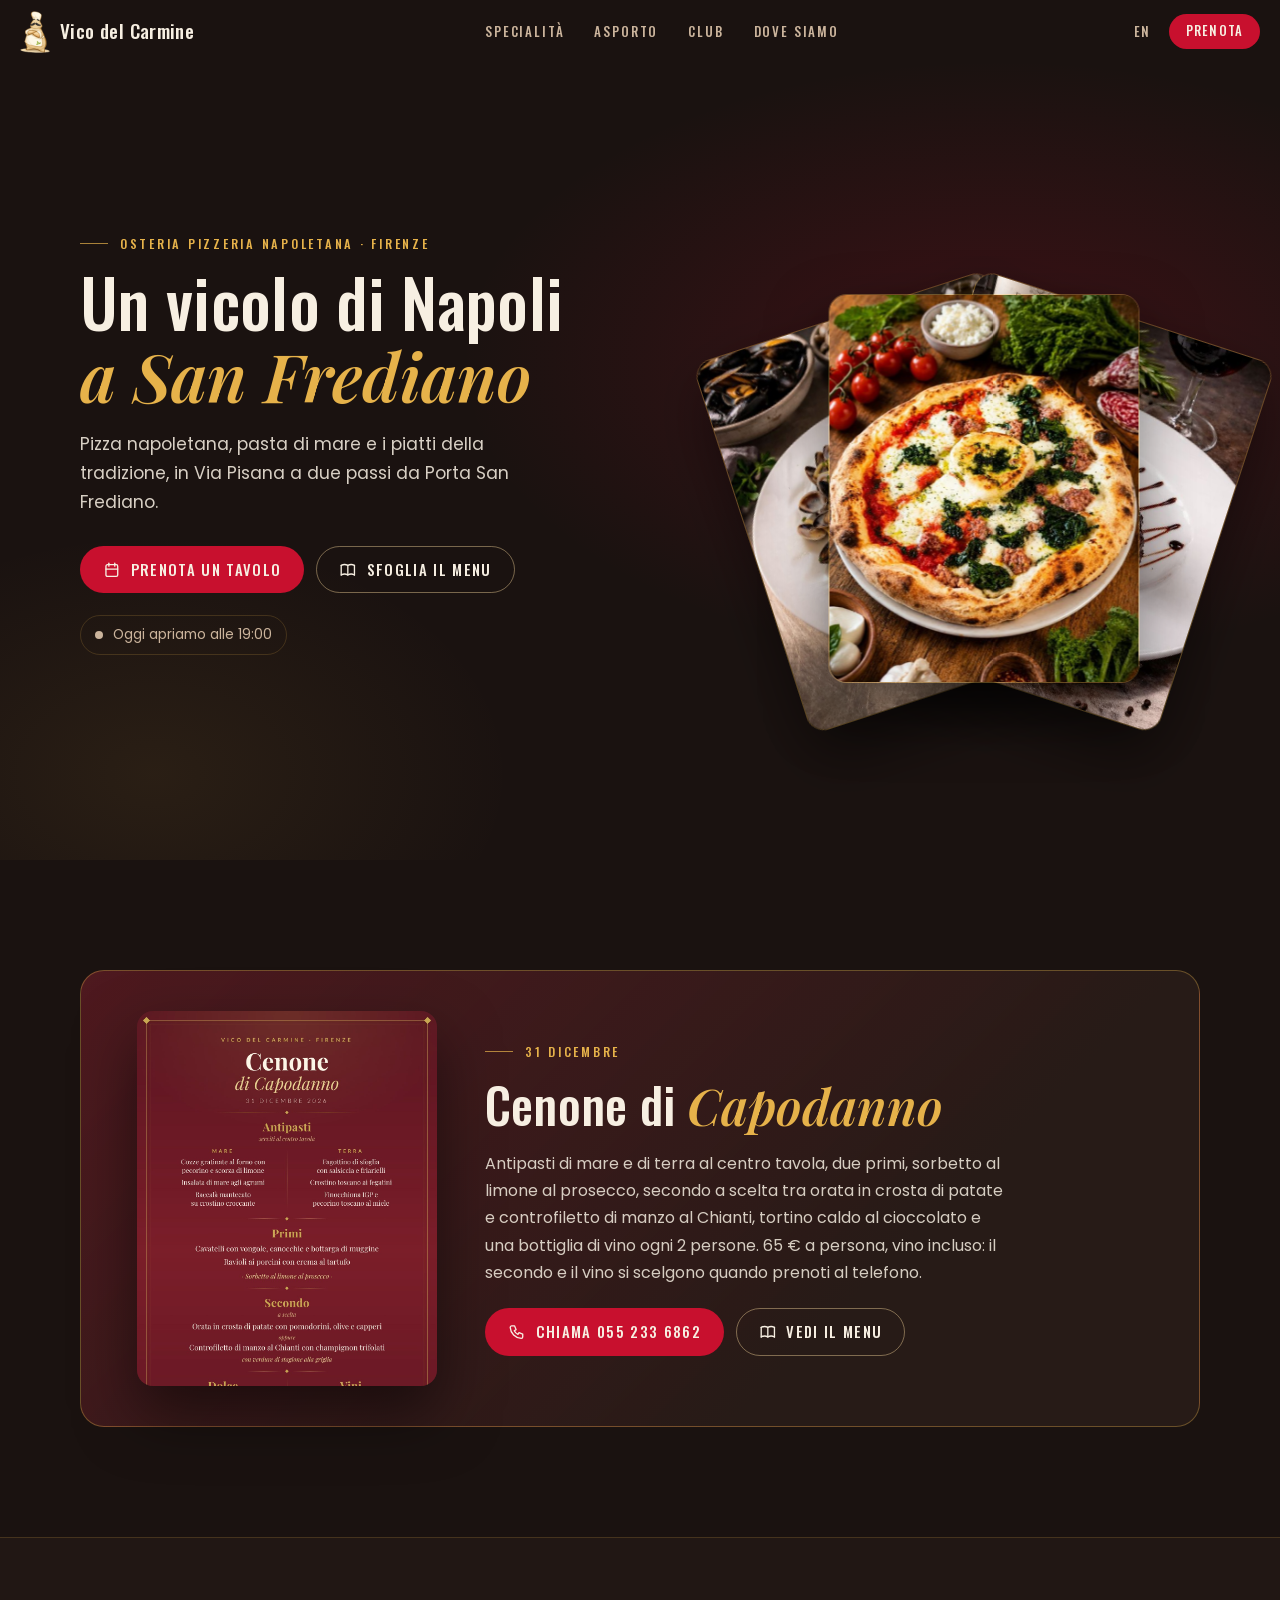
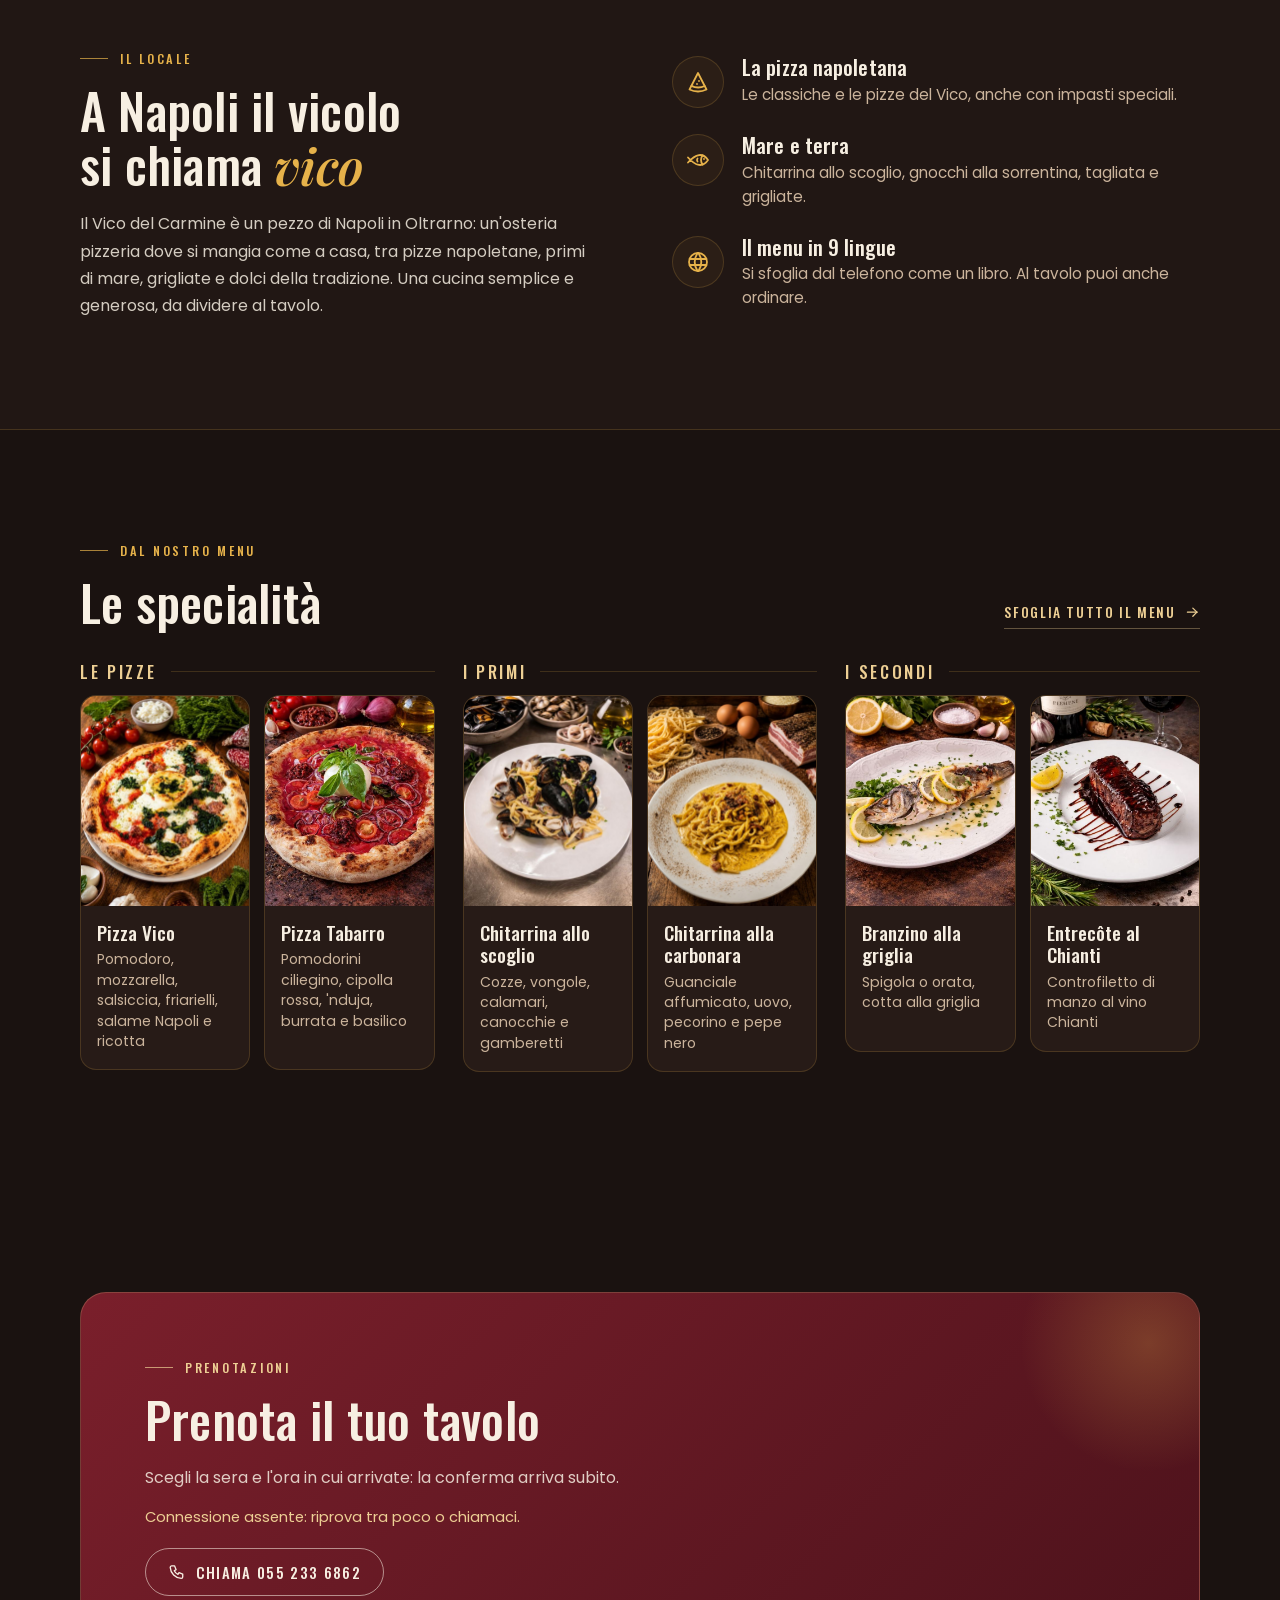
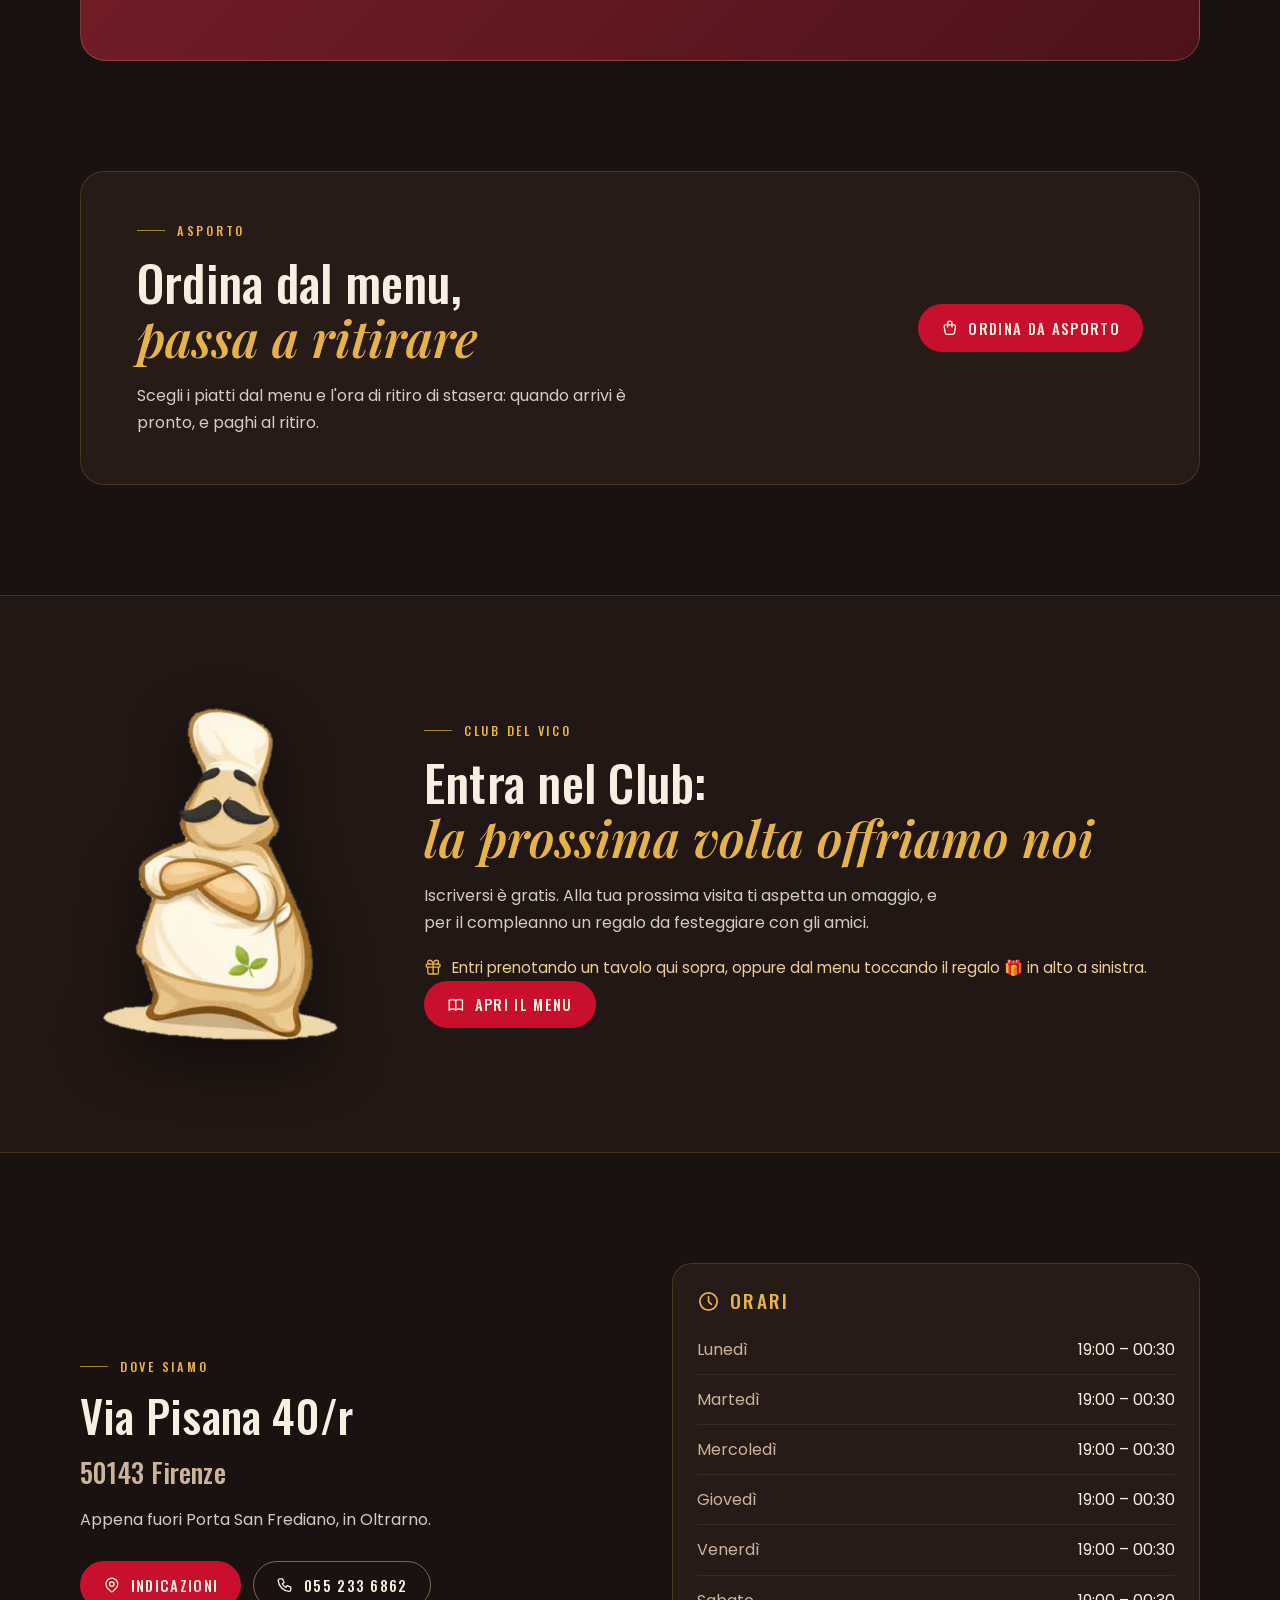
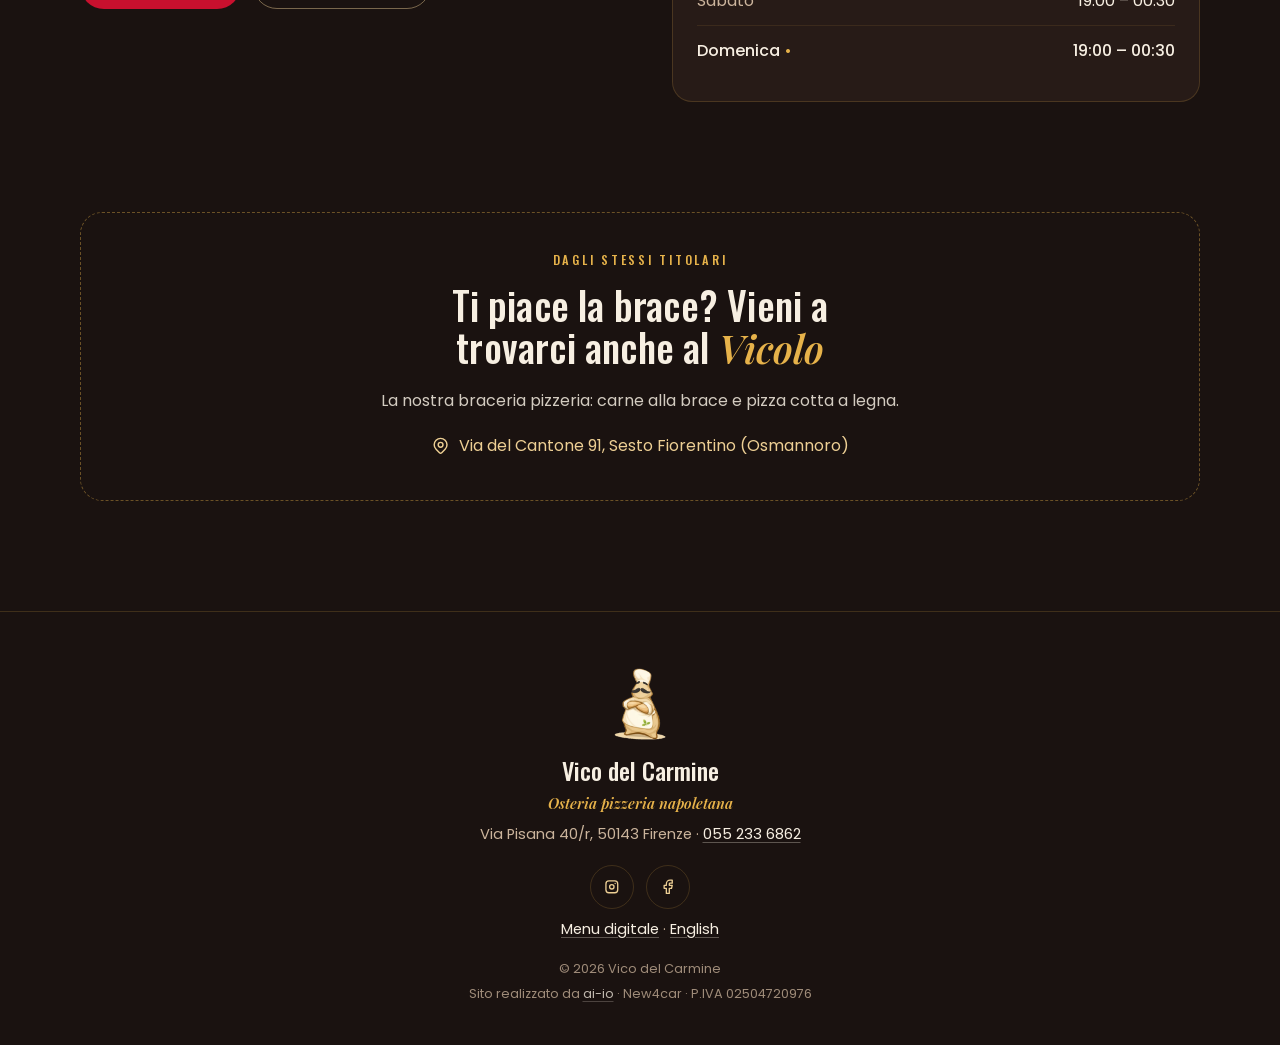
==== commit 49466602: "Sito: riquadro del cenone di Capodanno in home (sparisce dopo il 31/12) Locandina, testo, Chiama e V" ====
--- a/index.html
+++ b/index.html
@@ -25,8 +25,8 @@
   <link rel="apple-touch-icon" href="assets/img/apple-touch-icon.png">
   <link rel="preload" href="assets/fonts/oswald.woff2" as="font" type="font/woff2" crossorigin>
   <link rel="stylesheet" href="assets/css/font.css?v=f5415777">
-  <link rel="stylesheet" href="assets/css/sito.css?v=4abb39e4">
-  <script type="application/ld+json">{"@context": "https://schema.org", "@type": "Restaurant", "name": "Vico del Carmine", "url": "https://vicodelcarmine.it/", "image": "https://vicodelcarmine.it/assets/img/og.jpg", "logo": "https://vicodelcarmine.it/assets/img/mascotte.png", "telephone": "+390552336862", "address": {"@type": "PostalAddress", "streetAddress": "Via Pisana 40/r", "postalCode": "50143", "addressLocality": "Firenze", "addressRegion": "FI", "addressCountry": "IT"}, "servesCuisine": ["Napoletana", "Pizza", "Pesce"], "priceRange": "€€", "hasMenu": "https://vicodelcarmine.github.io/menu/", "acceptsReservations": true, "openingHoursSpecification": [{"@type": "OpeningHoursSpecification", "dayOfWeek": ["Monday", "Tuesday", "Wednesday", "Thursday", "Friday", "Saturday", "Sunday"], "opens": "19:00", "closes": "00:30"}], "sameAs": ["https://www.instagram.com/vico.del.carmine/", "https://www.facebook.com/vicodelcarmineFi/"]}</script>
+  <link rel="stylesheet" href="assets/css/sito.css?v=a923e9b7">
+  <script type="application/ld+json">{"@context": "https://schema.org", "@type": "Restaurant", "name": "Vico del Carmine", "url": "https://vicodelcarmine.it/", "image": "https://vicodelcarmine.it/assets/img/og.jpg", "logo": "https://vicodelcarmine.it/assets/img/mascotte.png", "telephone": "+390552336862", "address": {"@type": "PostalAddress", "streetAddress": "Via Pisana 40/r", "postalCode": "50143", "addressLocality": "Firenze", "addressRegion": "FI", "addressCountry": "IT"}, "servesCuisine": ["Napoletana", "Pizza", "Pesce"], "priceRange": "€€", "hasMenu": "https://vicodelcarmine.github.io/menu/", "acceptsReservations": true, "openingHoursSpecification": [{"@type": "OpeningHoursSpecification", "dayOfWeek": ["Monday", "Tuesday", "Wednesday", "Thursday", "Friday", "Saturday", "Sunday"], "opens": "19:00", "closes": "00:30"}], "sameAs": ["https://www.instagram.com/vico.del.carmine/", "https://www.facebook.com/vicodelcarmineFi/"], "event": {"@type": "Event", "name": "Cenone di Capodanno", "description": "Antipasti di mare e di terra al centro tavola, due primi, sorbetto al limone al prosecco, secondo a scelta tra orata in crosta di patate e controfiletto di manzo al Chianti, tortino caldo al cioccolato e una bottiglia di vino ogni 2 persone. 65 € a persona, vino incluso: il secondo e il vino si scelgono quando prenoti al telefono.", "startDate": "2026-12-31", "image": "https://vicodelcarmine.it/assets/img/eventi/cenone-capodanno-2026.jpg", "eventStatus": "https://schema.org/EventScheduled", "eventAttendanceMode": "https://schema.org/OfflineEventAttendanceMode", "location": {"@type": "Place", "name": "Vico del Carmine", "address": {"@type": "PostalAddress", "streetAddress": "Via Pisana 40/r", "postalCode": "50143", "addressLocality": "Firenze", "addressRegion": "FI", "addressCountry": "IT"}}, "offers": {"@type": "Offer", "price": "65", "priceCurrency": "EUR", "url": "https://vicodelcarmine.it/#evento"}}}</script>
 </head>
 <body>
 
@@ -64,6 +64,8 @@
       <div class="ventaglio" aria-hidden="true"><img class="carta c1" src="assets/img/piatti/chitarra-scoglio.jpg" alt="" width="720" height="900"><img class="carta c2" src="assets/img/piatti/pizza-vico.jpg" alt="" width="720" height="900"><img class="carta c3" src="assets/img/piatti/entrecote-chianti.jpg" alt="" width="720" height="900"></div>
     </div>
   </section>
+
+  <section class="sezione evento" id="evento" data-fino="2026-12-31"><div class="contenitore"><div class="evento-riquadro"><a class="evento-foto" href="assets/img/eventi/cenone-capodanno-2026.jpg" target="_blank" rel="noopener"><img src="assets/img/eventi/cenone-capodanno-2026.jpg" alt="Locandina del cenone di Capodanno del Vico del Carmine, 31 dicembre, 65 euro a persona vino incluso" width="1080" height="1920" loading="lazy"></a><div><p class="occhiello">31 dicembre</p><h2>Cenone di <em>Capodanno</em></h2><p class="testo">Antipasti di mare e di terra al centro tavola, due primi, sorbetto al limone al prosecco, secondo a scelta tra orata in crosta di patate e controfiletto di manzo al Chianti, tortino caldo al cioccolato e una bottiglia di vino ogni 2 persone. 65 € a persona, vino incluso: il secondo e il vino si scelgono quando prenoti al telefono.</p><div class="azioni"><a class="btn" href="tel:+390552336862"><svg class="ico" viewBox="0 0 24 24" fill="none" stroke="currentColor" stroke-width="1.8" stroke-linecap="round" stroke-linejoin="round" aria-hidden="true"><path d="M5 4h4l2 5l-2.5 1.5a11 11 0 0 0 5 5l1.5 -2.5l5 2v4a2 2 0 0 1 -2 2a16 16 0 0 1 -15 -15a2 2 0 0 1 2 -2"/></svg>Chiama 055 233 6862</a><a class="btn btn-vuoto" href="assets/img/eventi/cenone-capodanno-2026.jpg" target="_blank" rel="noopener"><svg class="ico" viewBox="0 0 24 24" fill="none" stroke="currentColor" stroke-width="1.8" stroke-linecap="round" stroke-linejoin="round" aria-hidden="true"><path d="M3 19a9 9 0 0 1 9 0a9 9 0 0 1 9 0"/><path d="M3 6a9 9 0 0 1 9 0a9 9 0 0 1 9 0"/><path d="M3 6l0 13"/><path d="M12 6l0 13"/><path d="M21 6l0 13"/></svg>Vedi il menu</a></div></div></div></div></section>
 
   <section class="sezione locale" id="locale">
     <div class="contenitore due">
@@ -162,8 +164,8 @@
   <a class="primo" href="#prenota"><svg class="ico" viewBox="0 0 24 24" fill="none" stroke="currentColor" stroke-width="1.8" stroke-linecap="round" stroke-linejoin="round" aria-hidden="true"><path d="M4 7a2 2 0 0 1 2 -2h12a2 2 0 0 1 2 2v12a2 2 0 0 1 -2 2h-12a2 2 0 0 1 -2 -2v-12z"/><path d="M16 3v4"/><path d="M8 3v4"/><path d="M4 11h16"/></svg><span>Prenota</span></a>
 </nav>
 
-<script>window.SITO = {"orari": {"1": [["19:00", "00:30"]], "2": [["19:00", "00:30"]], "3": [["19:00", "00:30"]], "4": [["19:00", "00:30"]], "5": [["19:00", "00:30"]], "6": [["19:00", "00:30"]], "0": [["19:00", "00:30"]]}, "giorni": ["domenica", "lunedì", "martedì", "mercoledì", "giovedì", "venerdì", "sabato"], "testi": {"stato_aperto": "Aperto ora · fino alle {ora}", "stato_apre_oggi": "Oggi apriamo alle {ora}", "stato_apre": "Riapriamo {giorno} alle {ora}", "stato_chiuso": "Oggi siamo chiusi", "domani": "domani"}, "lingua": "it", "nome": "Vico del Carmine", "indirizzo": "Via Pisana 40/r, Firenze", "telefono": "+390552336862", "telefonoVisto": "055 233 6862", "prenota": {"url": "https://agbvmhpktilpaoabjkre.supabase.co", "chiave": "sb_publishable_2O5l8ZbQqGnwDXwxZnsZ2Q_0Mt1V8T7", "tessera": "https://vicodelcarmine.github.io/menu/?club="}, "pren": {"sera": "La sera", "turno": "A che ora arrivate", "persone": "Quante persone", "dati": "I tuoi dati", "oggi": "oggi", "domani": "domani", "mesi": ["gen", "feb", "mar", "apr", "mag", "giu", "lug", "ago", "set", "ott", "nov", "dic"], "liberi": "posti liberi", "ultimi": "ultimi", "pieno": "pieno", "chiuso": "chiuso", "solo_telefono": "chiama", "una_persona": "persona", "piu_persone": "persone", "gruppo": "Siete più di {n}? Chiamaci al {tel}.", "nome": "Nome e cognome", "telefono": "Telefono", "email": "Email", "nascita": "Data di nascita", "nascita_perche": "per il regalo di compleanno", "nota": "Nota (facoltativa)", "nota_esempio": "Allergie, seggiolone, una ricorrenza…", "privacy": "Ho letto l'informativa privacy", "privacy_titolo": "Informativa privacy", "privacy_testo": "<p><b>Chi raccoglie i dati:<\/b> il ristorante Vico del Carmine, Via Pisana 40/r, Firenze (titolare del trattamento). Per qualsiasi richiesta: vicodelcarmine1@gmail.com.<\/p><p><b>Per prenotare:<\/b> nome e telefono, per gestire la prenotazione e mandarti la conferma su WhatsApp. Se rispondi al messaggio, su WhatsApp ricevi anche il tuo regalo, l'invito al Club e, il giorno dopo, la richiesta di un voto alla serata. Scrivi STOP e non ti scriviamo più.<\/p><p><b>Statistiche:<\/b> contiamo le visite al sito in forma anonima, senza cookie. Quando prenoti o entri nel Club registriamo anche da dove sei arrivato (per esempio Google, Instagram o un nostro messaggio), solo per capire quali canali funzionano.<\/p><p><b>Se entri nel Club del Vico (facoltativo):<\/b> anche data di nascita ed email (facoltativa), per la tua tessera con il premio di benvenuto e il regalo di compleanno. Solo se metti la spunta sulle offerte, anche per mandarti le offerte del Club, al massimo una ogni 15 giorni. Non cediamo i dati a nessuno e non li usiamo per altro.<\/p><p><b>Dove:<\/b> su un database protetto (Supabase), usato solo dal ristorante; i messaggi WhatsApp passano da WhatsApp (Meta).<\/p><p><b>Per quanto:<\/b> le prenotazioni per 24 mesi, per riconoscerti quando torni e per le statistiche interne del ristorante (per esempio ogni quanto torni e da dove arrivano le prenotazioni); dopo restano solo come numeri, senza nome né telefono. I dati del Club finché resti nel Club: puoi uscire quando vuoi dalla tua tessera e i dati si cancellano subito.<\/p><p><b>I tuoi diritti:<\/b> puoi vedere, correggere o cancellare i tuoi dati e togliere il consenso alle offerte in ogni momento; puoi anche rivolgerti al Garante per la protezione dei dati personali.<\/p>", "tel_aiuto": "Solo per la tua prenotazione", "tel_aiuto_wa": "Ti mandiamo la conferma su WhatsApp", "privacy_breve": "Usiamo nome e telefono solo per la prenotazione.", "benv_wa": "🎁 C'è un regalo per te: ti abbiamo scritto su WhatsApp, rispondi CIAO per attivarlo!", "benv_schermo": "🥂 Benvenuto! Il prosecco te lo offriamo noi, per {n}: mostra questa conferma al cameriere.", "conf_wa": "📲 Ti abbiamo mandato la conferma su WhatsApp.", "club_tit": "🎁 Vuoi anche un regalo per la prossima volta?", "club_sotto": "Entra nel Club del Vico: un regalo alla prossima visita e uno per il compleanno. Nome e telefono li abbiamo già: manca solo la data di nascita.", "email_fac": "Email (facoltativa)", "club_entra": "Entra nel Club", "club_ok": "✅ Sei nel Club! Il regalo di benvenuto è nella tua tessera, nel menu del Vico.", "club_gia": "Questo numero è già nel Club: trovi la tessera nel menu del Vico.", "club_e_privacy": "Per entrare nel Club serve la spunta sull'informativa privacy.", "promo": "Voglio ricevere le offerte del Club (email e notifiche)", "club": "Prenotando entri nel Club del Vico, con il premio di benvenuto e il regalo di compleanno.", "socio": "Prenoti come {nome}.", "non_sei_tu": "Non sei tu?", "conferma": "Conferma la prenotazione", "invio": "Un attimo…", "fatto": "Prenotazione confermata", "fatto_quando": "Ti aspettiamo {giorno} alle {ora} · {persone}", "codice": "Codice prenotazione", "benvenuto": "🎁 Sei nel Club del Vico: nella tua tessera trovi il premio di benvenuto.", "calendario": "Aggiungi al calendario", "tessera": "Apri la tua tessera", "altra": "Prenota un'altra sera", "mie": "Le tue prenotazioni", "annulla": "Annulla", "annulla_chiedi": "Annullo la prenotazione di {giorno} alle {ora}?", "annullata": "Prenotazione annullata. Speriamo di vederti presto!", "chiama": "Preferisci chiamare?", "spente": "Le prenotazioni online sono chiuse in questo momento: chiamaci al {tel}.", "nessuna": "Nei prossimi giorni non ci sono più posti online: chiamaci al {tel}.", "e_rete": "Connessione assente: riprova tra poco o chiamaci.", "e_server": "Qualcosa non ha funzionato: riprova o chiamaci.", "e_nome": "Scrivi nome e cognome.", "e_telefono": "Scrivi un numero di telefono valido.", "e_email": "Scrivi un'email valida.", "e_nascita": "Scrivi la tua data di nascita.", "e_privacy": "Per prenotare serve la spunta sull'informativa privacy.", "e_scegli": "Scegli la sera e l'ora di arrivo.", "e_pieno": "Quell'orario si è appena riempito: scegline un altro.", "e_tardi": "È tardi per prenotare online quest'orario: chiamaci.", "e_sera": "Quella sera non si può prenotare: scegline un'altra.", "e_gruppo": "Per gruppi più grandi chiamaci.", "e_troppe": "Troppe prenotazioni: chiamaci.", "e_doppia": "Hai già una prenotazione per questa sera.", "e_tante": "Hai già 3 prenotazioni in arrivo: chiamaci.", "e_gia": "Questa email o questo numero sono già nel Club con altri dati: scrivili come quando ti sei iscritto, oppure chiamaci.", "e_chiuse": "Le prenotazioni online sono chiuse: chiamaci."}};</script>
-<script src="assets/js/sito.js?v=22ada459" defer></script>
-<script src="assets/js/prenota.js?v=6a27b30b" defer></script>
+<script>window.SITO = {"orari": {"1": [["19:00", "00:30"]], "2": [["19:00", "00:30"]], "3": [["19:00", "00:30"]], "4": [["19:00", "00:30"]], "5": [["19:00", "00:30"]], "6": [["19:00", "00:30"]], "0": [["19:00", "00:30"]]}, "giorni": ["domenica", "lunedì", "martedì", "mercoledì", "giovedì", "venerdì", "sabato"], "testi": {"stato_aperto": "Aperto ora · fino alle {ora}", "stato_apre_oggi": "Oggi apriamo alle {ora}", "stato_apre": "Riapriamo {giorno} alle {ora}", "stato_chiuso": "Oggi siamo chiusi", "domani": "domani"}, "lingua": "it", "nome": "Vico del Carmine", "indirizzo": "Via Pisana 40/r, Firenze", "telefono": "+390552336862", "telefonoVisto": "055 233 6862", "prenota": {"url": "https://agbvmhpktilpaoabjkre.supabase.co", "chiave": "sb_publishable_2O5l8ZbQqGnwDXwxZnsZ2Q_0Mt1V8T7", "tessera": "https://vicodelcarmine.github.io/menu/?club="}, "pren": {"sera": "La sera", "turno": "A che ora arrivate", "persone": "Quante persone", "dati": "I tuoi dati", "oggi": "oggi", "domani": "domani", "mesi": ["gen", "feb", "mar", "apr", "mag", "giu", "lug", "ago", "set", "ott", "nov", "dic"], "liberi": "posti liberi", "ultimi": "ultimi", "pieno": "pieno", "chiuso": "chiuso", "solo_telefono": "chiama", "una_persona": "persona", "piu_persone": "persone", "gruppo": "Siete più di {n}? Chiamaci al {tel}.", "nome": "Nome e cognome", "telefono": "Telefono", "email": "Email", "nascita": "Data di nascita", "nascita_perche": "per il regalo di compleanno", "nota": "Nota (facoltativa)", "nota_esempio": "Allergie, seggiolone, una ricorrenza…", "privacy": "Ho letto l'informativa privacy", "privacy_titolo": "Informativa privacy", "privacy_testo": "<p><b>Chi raccoglie i dati:<\/b> il ristorante Vico del Carmine, Via Pisana 40/r, Firenze (titolare del trattamento). Per qualsiasi richiesta: vicodelcarmine1@gmail.com.<\/p><p><b>Per prenotare:<\/b> nome e telefono, per gestire la prenotazione e mandarti la conferma su WhatsApp. Se rispondi al messaggio, su WhatsApp ricevi anche il tuo regalo, l'invito al Club e, il giorno dopo, la richiesta di un voto alla serata. Scrivi STOP e non ti scriviamo più.<\/p><p><b>Se hai prenotato tramite un portale di prenotazione:<\/b> il portale ci passa nome, telefono, email e numero di persone per gestire il tuo tavolo. Possiamo usarli anche per scriverti una sola volta su WhatsApp un'offerta per prenotare direttamente con noi. Non ti scriviamo se hai usato alcune promozioni del portale. Scrivi STOP e non ti scriviamo più.<\/p><p><b>Statistiche:<\/b> contiamo le visite al sito in forma anonima, senza cookie. Quando prenoti o entri nel Club registriamo anche da dove sei arrivato (per esempio Google, Instagram o un nostro messaggio), solo per capire quali canali funzionano.<\/p><p><b>Se entri nel Club del Vico (facoltativo):<\/b> anche data di nascita ed email (facoltativa), per la tua tessera con il premio di benvenuto e il regalo di compleanno. Solo se metti la spunta sulle offerte, anche per mandarti le offerte del Club, al massimo una ogni 15 giorni. Non cediamo i dati a nessuno e non li usiamo per altro.<\/p><p><b>Dove:<\/b> su un database protetto (Supabase), usato solo dal ristorante; i messaggi WhatsApp passano da WhatsApp (Meta).<\/p><p><b>Per quanto:<\/b> le prenotazioni per 24 mesi, per riconoscerti quando torni e per le statistiche interne del ristorante (per esempio ogni quanto torni e da dove arrivano le prenotazioni); dopo restano solo come numeri, senza nome né telefono. I dati del Club finché resti nel Club: puoi uscire quando vuoi dalla tua tessera e i dati si cancellano subito.<\/p><p><b>I tuoi diritti:<\/b> puoi vedere, correggere o cancellare i tuoi dati e togliere il consenso alle offerte in ogni momento; puoi anche rivolgerti al Garante per la protezione dei dati personali.<\/p>", "tel_aiuto": "Solo per la tua prenotazione", "tel_aiuto_wa": "Ti mandiamo la conferma su WhatsApp", "privacy_breve": "Usiamo nome e telefono solo per la prenotazione.", "benv_wa": "🎁 C'è un regalo per te: ti abbiamo scritto su WhatsApp, rispondi CIAO per attivarlo!", "benv_schermo": "🥂 Benvenuto! Il prosecco te lo offriamo noi, per {n}: mostra questa conferma al cameriere.", "conf_wa": "📲 Ti abbiamo mandato la conferma su WhatsApp.", "club_tit": "🎁 Vuoi anche un regalo per la prossima volta?", "club_sotto": "Entra nel Club del Vico: un regalo alla prossima visita e uno per il compleanno. Nome e telefono li abbiamo già: manca solo la data di nascita.", "email_fac": "Email (facoltativa)", "club_entra": "Entra nel Club", "club_ok": "✅ Sei nel Club! Il regalo di benvenuto è nella tua tessera, nel menu del Vico.", "club_gia": "Questo numero è già nel Club: trovi la tessera nel menu del Vico.", "club_e_privacy": "Per entrare nel Club serve la spunta sull'informativa privacy.", "promo": "Voglio ricevere le offerte del Club (email e notifiche)", "club": "Prenotando entri nel Club del Vico, con il premio di benvenuto e il regalo di compleanno.", "socio": "Prenoti come {nome}.", "non_sei_tu": "Non sei tu?", "conferma": "Conferma la prenotazione", "invio": "Un attimo…", "fatto": "Prenotazione confermata", "fatto_quando": "Ti aspettiamo {giorno} alle {ora} · {persone}", "codice": "Codice prenotazione", "benvenuto": "🎁 Sei nel Club del Vico: nella tua tessera trovi il premio di benvenuto.", "calendario": "Aggiungi al calendario", "tessera": "Apri la tua tessera", "altra": "Prenota un'altra sera", "mie": "Le tue prenotazioni", "annulla": "Annulla", "annulla_chiedi": "Annullo la prenotazione di {giorno} alle {ora}?", "annullata": "Prenotazione annullata. Speriamo di vederti presto!", "chiama": "Preferisci chiamare?", "spente": "Le prenotazioni online sono chiuse in questo momento: chiamaci al {tel}.", "nessuna": "Nei prossimi giorni non ci sono più posti online: chiamaci al {tel}.", "e_rete": "Connessione assente: riprova tra poco o chiamaci.", "e_server": "Qualcosa non ha funzionato: riprova o chiamaci.", "e_nome": "Scrivi nome e cognome.", "e_telefono": "Scrivi un numero di telefono valido.", "e_email": "Scrivi un'email valida.", "e_nascita": "Scrivi la tua data di nascita.", "e_privacy": "Per prenotare serve la spunta sull'informativa privacy.", "e_scegli": "Scegli la sera e l'ora di arrivo.", "e_pieno": "Quell'orario si è appena riempito: scegline un altro.", "e_tardi": "È tardi per prenotare online quest'orario: chiamaci.", "e_sera": "Quella sera non si può prenotare: scegline un'altra.", "e_gruppo": "Per gruppi più grandi chiamaci.", "e_troppe": "Troppe prenotazioni: chiamaci.", "e_doppia": "Hai già una prenotazione per questa sera.", "e_tante": "Hai già 3 prenotazioni in arrivo: chiamaci.", "e_gia": "Questa email o questo numero sono già nel Club con altri dati: scrivili come quando ti sei iscritto, oppure chiamaci.", "e_chiuse": "Le prenotazioni online sono chiuse: chiamaci."}};</script>
+<script src="assets/js/sito.js?v=cd91492b" defer></script>
+<script src="assets/js/prenota.js?v=8bedb374" defer></script>
 </body>
 </html>
--- a/assets/css/sito.css
+++ b/assets/css/sito.css
@@ -395,6 +395,18 @@
   .asporto-riquadro{ grid-template-columns:1fr auto; padding:48px 56px; }
 }
 
+/* ---------- evento in home (es. il cenone di Capodanno) ---------- */
+.evento-riquadro{
+  display:grid; gap:26px; align-items:center; padding:26px; border-radius:24px;
+  background:linear-gradient(135deg, rgba(122,31,43,.55), var(--carta) 70%); border:1px solid rgba(230,178,74,.35);
+}
+.evento-foto{ display:block; width:100%; max-width:300px; border-radius:16px; overflow:hidden; box-shadow:var(--ombra); }
+.evento-foto img{ display:block; width:100%; height:auto; aspect-ratio:4/5; object-fit:cover; object-position:top; }
+.evento-riquadro .azioni{ margin-top:22px; }
+@media (min-width:880px){
+  .evento-riquadro{ grid-template-columns:300px 1fr; gap:48px; padding:40px 56px; }
+}
+
 /* ---------- pagina del regalo (regalo/?c=CODICE, assets/js/regalo.js) ---------- */
 .reg-testa{ padding:14px var(--margine); border-bottom:1px solid var(--linea); }
 .reg-testa .marchio{ max-width:var(--larghezza); margin:0 auto; }
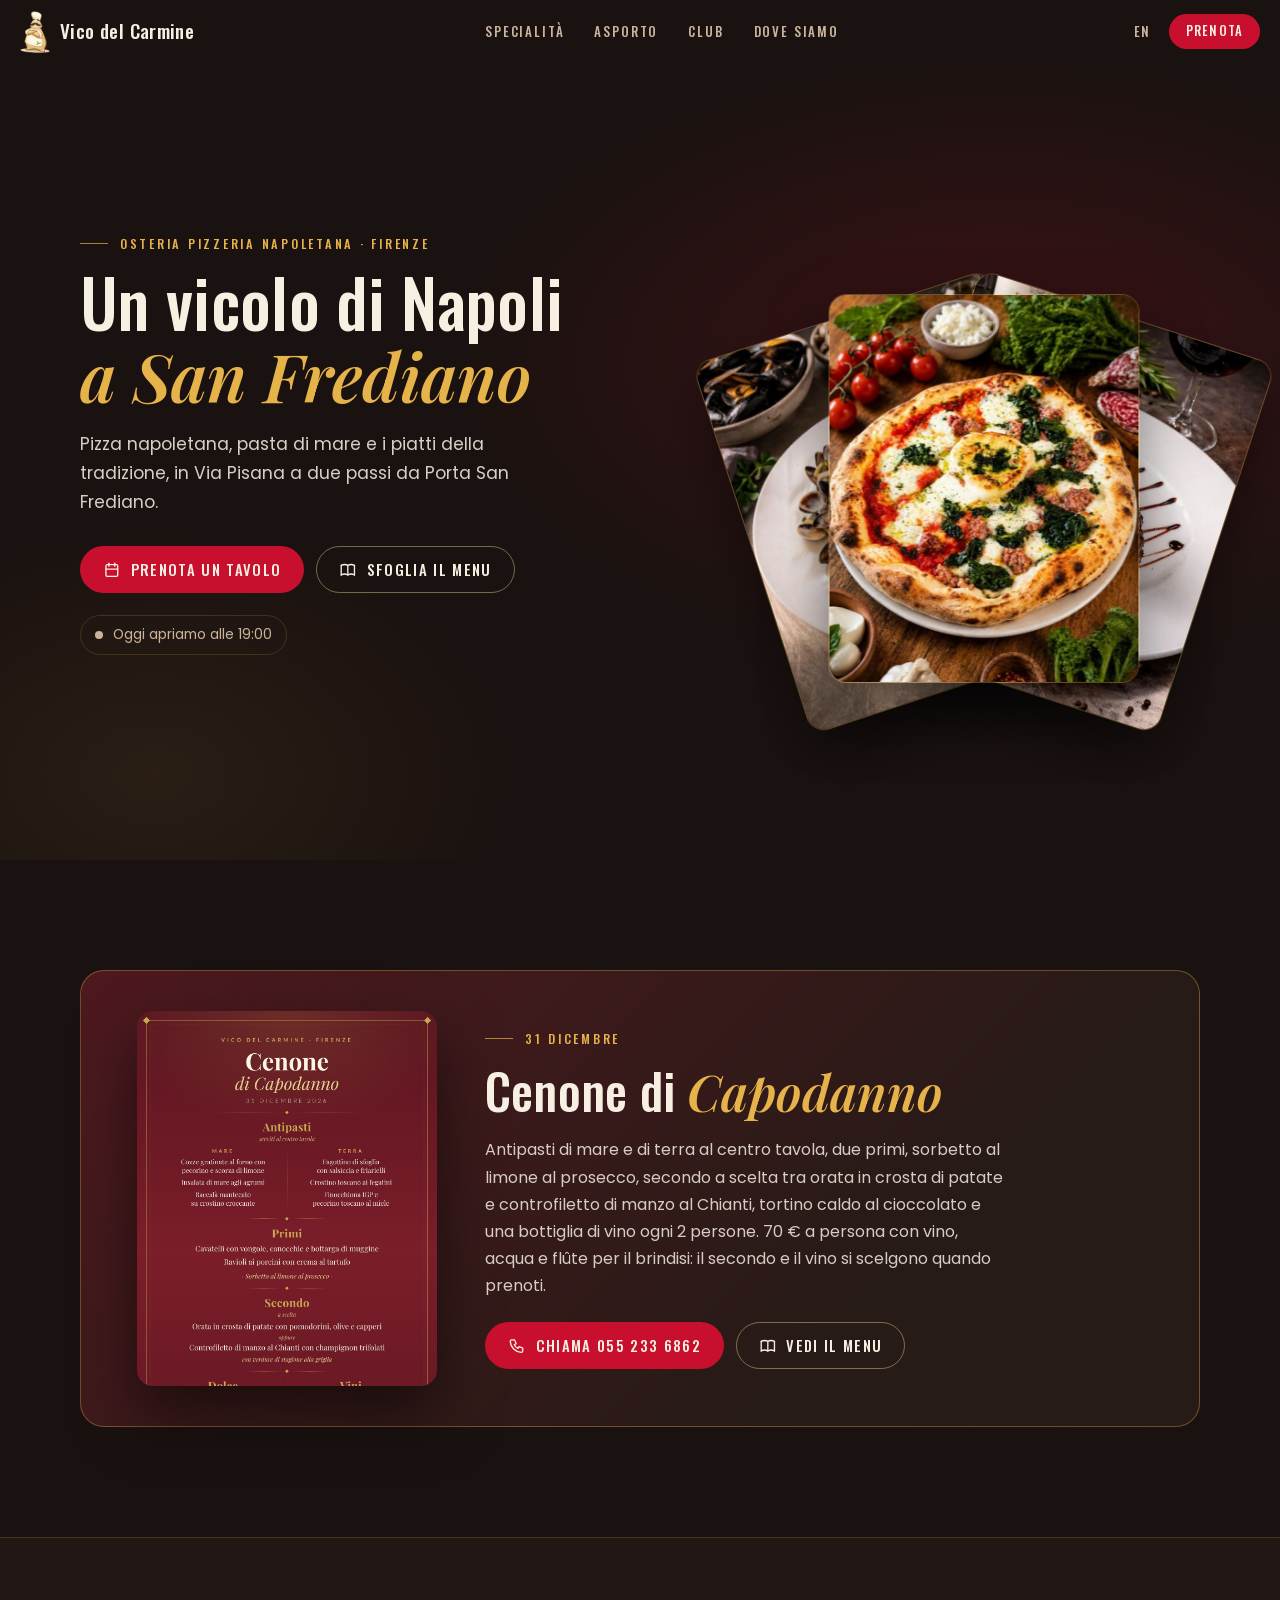
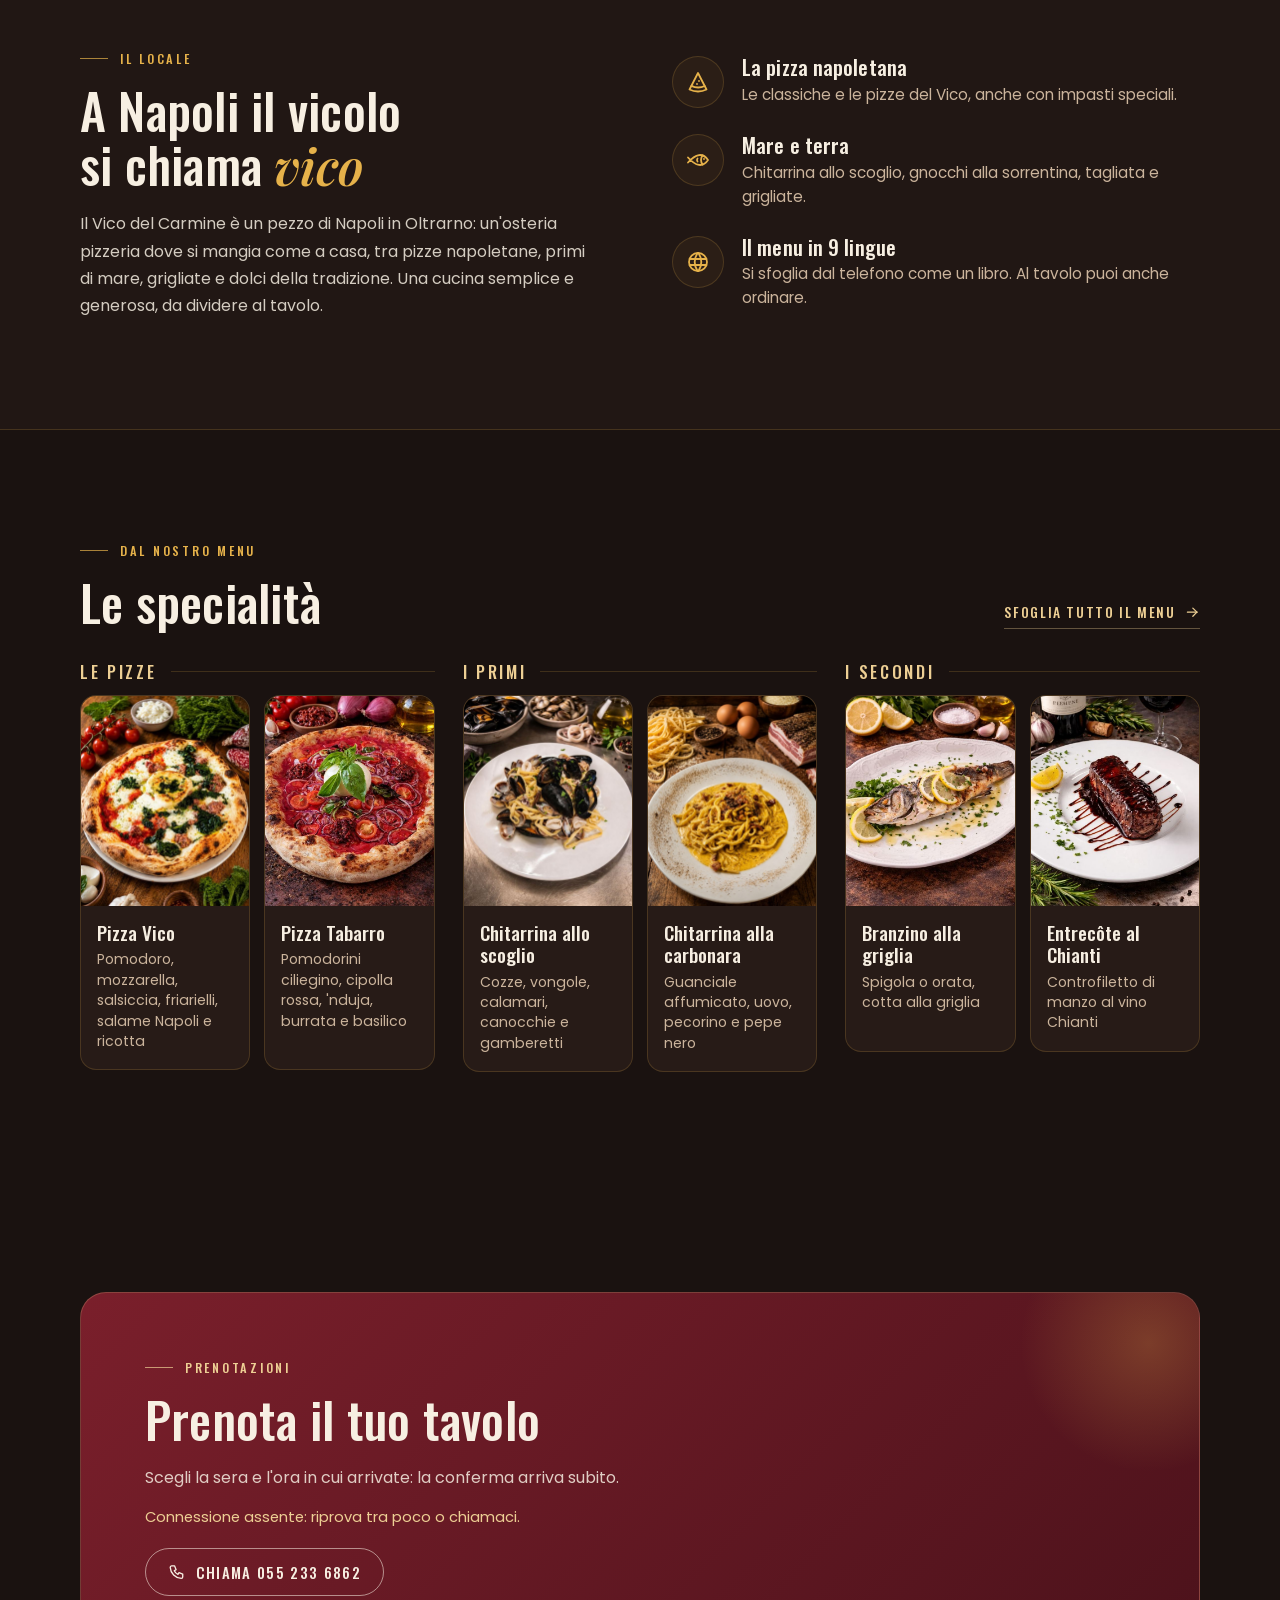
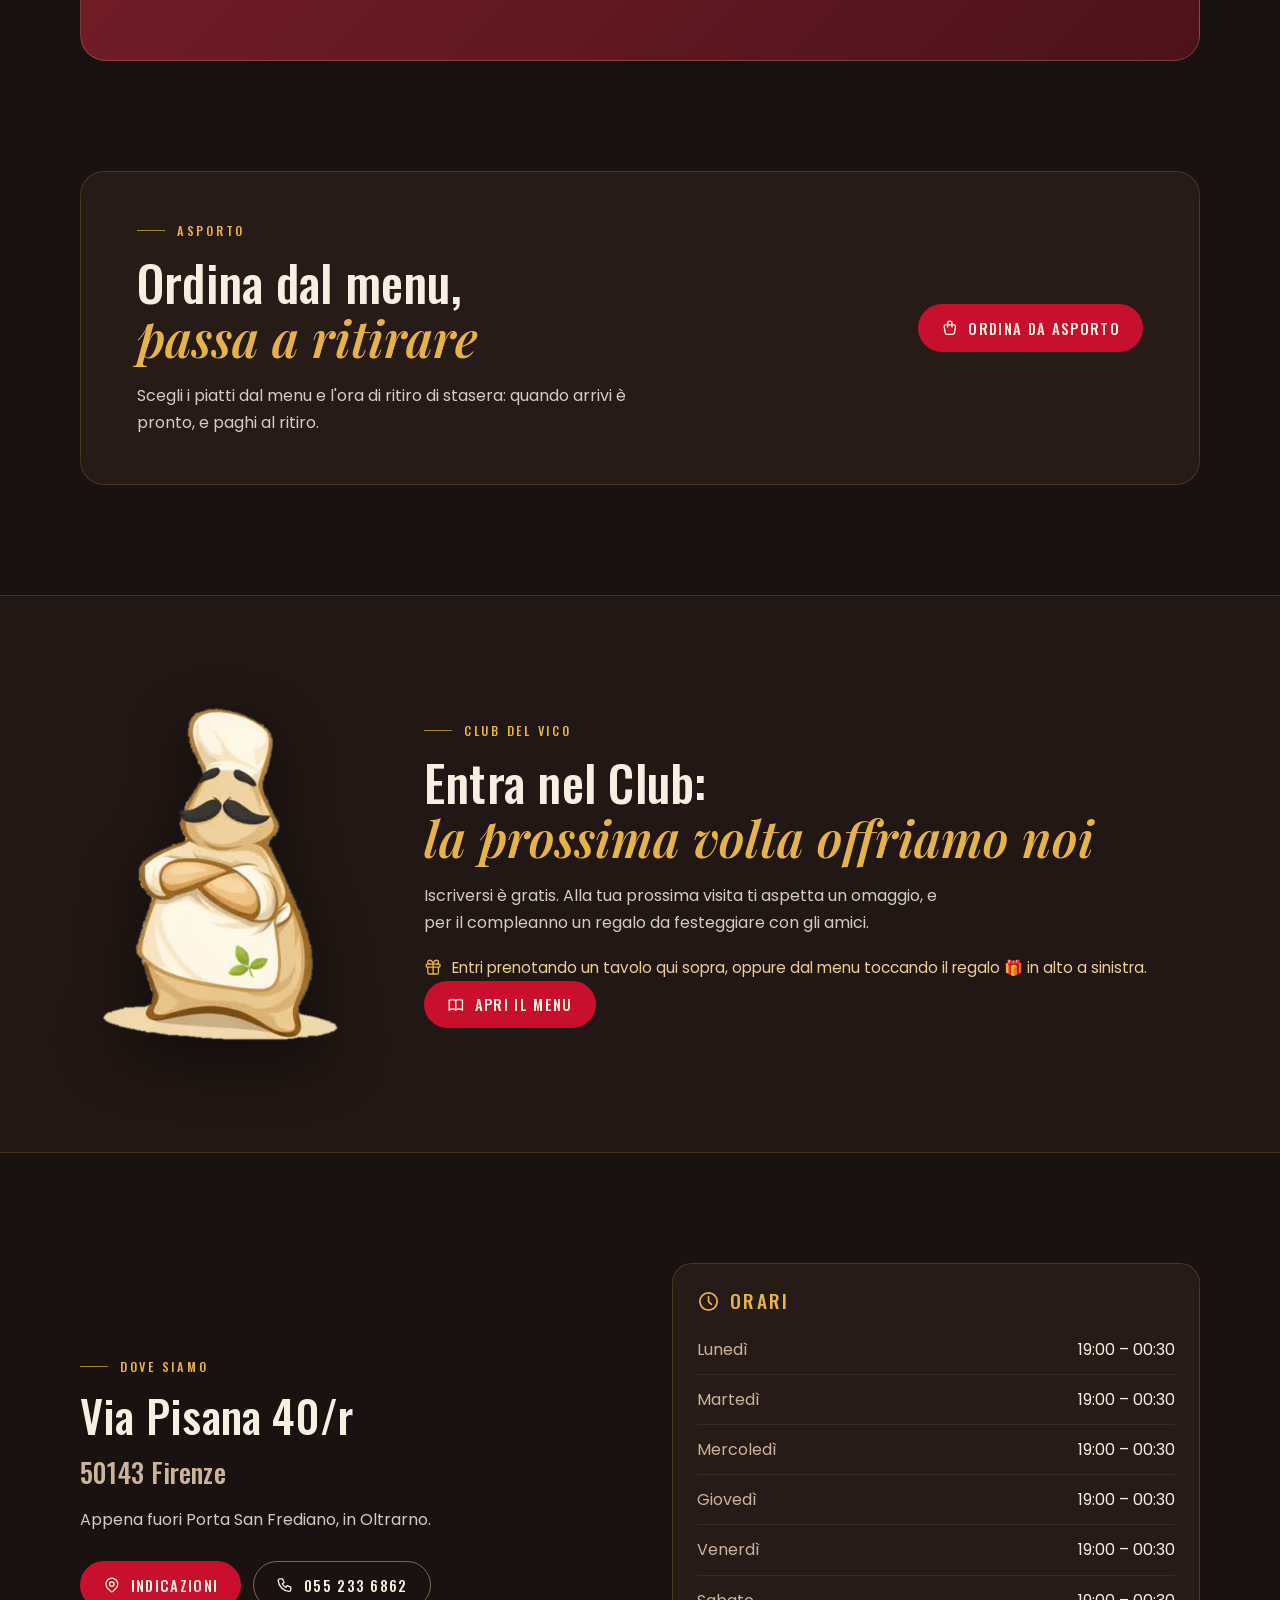
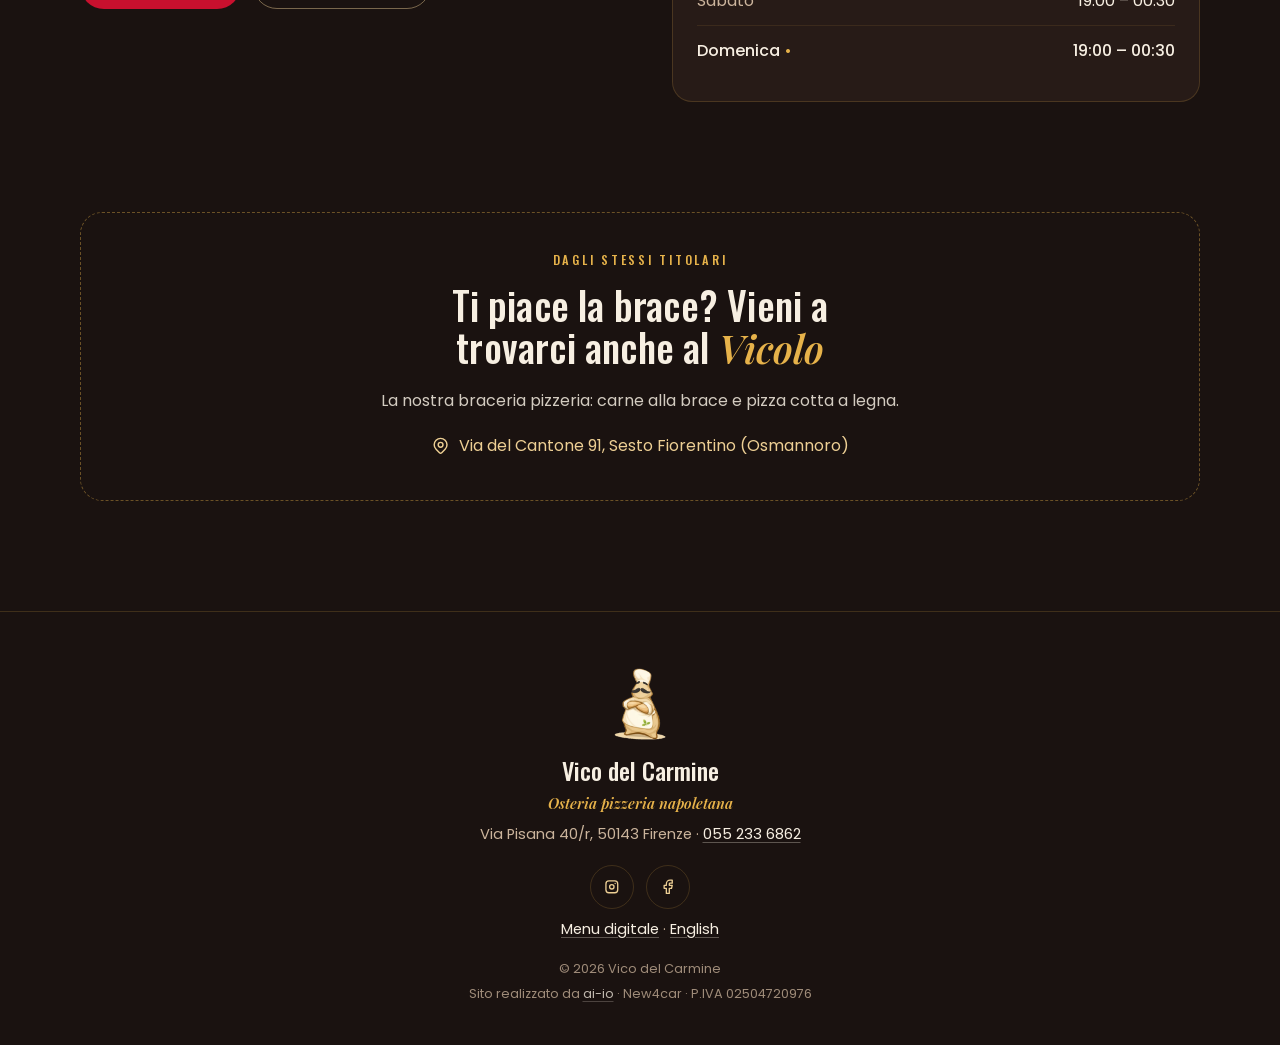
==== commit aa2d18cf: "Cenone: 70 € con acqua e brindisi, locandina a 70 €, tasto per la caparra quando c'è il link Stripe " ====
--- a/index.html
+++ b/index.html
@@ -25,8 +25,8 @@
   <link rel="apple-touch-icon" href="assets/img/apple-touch-icon.png">
   <link rel="preload" href="assets/fonts/oswald.woff2" as="font" type="font/woff2" crossorigin>
   <link rel="stylesheet" href="assets/css/font.css?v=f5415777">
-  <link rel="stylesheet" href="assets/css/sito.css?v=a923e9b7">
-  <script type="application/ld+json">{"@context": "https://schema.org", "@type": "Restaurant", "name": "Vico del Carmine", "url": "https://vicodelcarmine.it/", "image": "https://vicodelcarmine.it/assets/img/og.jpg", "logo": "https://vicodelcarmine.it/assets/img/mascotte.png", "telephone": "+390552336862", "address": {"@type": "PostalAddress", "streetAddress": "Via Pisana 40/r", "postalCode": "50143", "addressLocality": "Firenze", "addressRegion": "FI", "addressCountry": "IT"}, "servesCuisine": ["Napoletana", "Pizza", "Pesce"], "priceRange": "€€", "hasMenu": "https://vicodelcarmine.github.io/menu/", "acceptsReservations": true, "openingHoursSpecification": [{"@type": "OpeningHoursSpecification", "dayOfWeek": ["Monday", "Tuesday", "Wednesday", "Thursday", "Friday", "Saturday", "Sunday"], "opens": "19:00", "closes": "00:30"}], "sameAs": ["https://www.instagram.com/vico.del.carmine/", "https://www.facebook.com/vicodelcarmineFi/"], "event": {"@type": "Event", "name": "Cenone di Capodanno", "description": "Antipasti di mare e di terra al centro tavola, due primi, sorbetto al limone al prosecco, secondo a scelta tra orata in crosta di patate e controfiletto di manzo al Chianti, tortino caldo al cioccolato e una bottiglia di vino ogni 2 persone. 65 € a persona, vino incluso: il secondo e il vino si scelgono quando prenoti al telefono.", "startDate": "2026-12-31", "image": "https://vicodelcarmine.it/assets/img/eventi/cenone-capodanno-2026.jpg", "eventStatus": "https://schema.org/EventScheduled", "eventAttendanceMode": "https://schema.org/OfflineEventAttendanceMode", "location": {"@type": "Place", "name": "Vico del Carmine", "address": {"@type": "PostalAddress", "streetAddress": "Via Pisana 40/r", "postalCode": "50143", "addressLocality": "Firenze", "addressRegion": "FI", "addressCountry": "IT"}}, "offers": {"@type": "Offer", "price": "65", "priceCurrency": "EUR", "url": "https://vicodelcarmine.it/#evento"}}}</script>
+  <link rel="stylesheet" href="assets/css/sito.css?v=32deb585">
+  <script type="application/ld+json">{"@context": "https://schema.org", "@type": "Restaurant", "name": "Vico del Carmine", "url": "https://vicodelcarmine.it/", "image": "https://vicodelcarmine.it/assets/img/og.jpg", "logo": "https://vicodelcarmine.it/assets/img/mascotte.png", "telephone": "+390552336862", "address": {"@type": "PostalAddress", "streetAddress": "Via Pisana 40/r", "postalCode": "50143", "addressLocality": "Firenze", "addressRegion": "FI", "addressCountry": "IT"}, "servesCuisine": ["Napoletana", "Pizza", "Pesce"], "priceRange": "€€", "hasMenu": "https://vicodelcarmine.github.io/menu/", "acceptsReservations": true, "openingHoursSpecification": [{"@type": "OpeningHoursSpecification", "dayOfWeek": ["Monday", "Tuesday", "Wednesday", "Thursday", "Friday", "Saturday", "Sunday"], "opens": "19:00", "closes": "00:30"}], "sameAs": ["https://www.instagram.com/vico.del.carmine/", "https://www.facebook.com/vicodelcarmineFi/"], "event": {"@type": "Event", "name": "Cenone di Capodanno", "description": "Antipasti di mare e di terra al centro tavola, due primi, sorbetto al limone al prosecco, secondo a scelta tra orata in crosta di patate e controfiletto di manzo al Chianti, tortino caldo al cioccolato e una bottiglia di vino ogni 2 persone. 70 € a persona con vino, acqua e flûte per il brindisi: il secondo e il vino si scelgono quando prenoti.", "startDate": "2026-12-31", "image": "https://vicodelcarmine.it/assets/img/eventi/cenone-capodanno-2026-70.jpg", "eventStatus": "https://schema.org/EventScheduled", "eventAttendanceMode": "https://schema.org/OfflineEventAttendanceMode", "location": {"@type": "Place", "name": "Vico del Carmine", "address": {"@type": "PostalAddress", "streetAddress": "Via Pisana 40/r", "postalCode": "50143", "addressLocality": "Firenze", "addressRegion": "FI", "addressCountry": "IT"}}, "offers": {"@type": "Offer", "price": "70", "priceCurrency": "EUR", "url": "https://vicodelcarmine.it/#evento"}}}</script>
 </head>
 <body>
 
@@ -65,7 +65,7 @@
     </div>
   </section>
 
-  <section class="sezione evento" id="evento" data-fino="2026-12-31"><div class="contenitore"><div class="evento-riquadro"><a class="evento-foto" href="assets/img/eventi/cenone-capodanno-2026.jpg" target="_blank" rel="noopener"><img src="assets/img/eventi/cenone-capodanno-2026.jpg" alt="Locandina del cenone di Capodanno del Vico del Carmine, 31 dicembre, 65 euro a persona vino incluso" width="1080" height="1920" loading="lazy"></a><div><p class="occhiello">31 dicembre</p><h2>Cenone di <em>Capodanno</em></h2><p class="testo">Antipasti di mare e di terra al centro tavola, due primi, sorbetto al limone al prosecco, secondo a scelta tra orata in crosta di patate e controfiletto di manzo al Chianti, tortino caldo al cioccolato e una bottiglia di vino ogni 2 persone. 65 € a persona, vino incluso: il secondo e il vino si scelgono quando prenoti al telefono.</p><div class="azioni"><a class="btn" href="tel:+390552336862"><svg class="ico" viewBox="0 0 24 24" fill="none" stroke="currentColor" stroke-width="1.8" stroke-linecap="round" stroke-linejoin="round" aria-hidden="true"><path d="M5 4h4l2 5l-2.5 1.5a11 11 0 0 0 5 5l1.5 -2.5l5 2v4a2 2 0 0 1 -2 2a16 16 0 0 1 -15 -15a2 2 0 0 1 2 -2"/></svg>Chiama 055 233 6862</a><a class="btn btn-vuoto" href="assets/img/eventi/cenone-capodanno-2026.jpg" target="_blank" rel="noopener"><svg class="ico" viewBox="0 0 24 24" fill="none" stroke="currentColor" stroke-width="1.8" stroke-linecap="round" stroke-linejoin="round" aria-hidden="true"><path d="M3 19a9 9 0 0 1 9 0a9 9 0 0 1 9 0"/><path d="M3 6a9 9 0 0 1 9 0a9 9 0 0 1 9 0"/><path d="M3 6l0 13"/><path d="M12 6l0 13"/><path d="M21 6l0 13"/></svg>Vedi il menu</a></div></div></div></div></section>
+  <section class="sezione evento" id="evento" data-fino="2026-12-31"><div class="contenitore"><div class="evento-riquadro"><a class="evento-foto" href="assets/img/eventi/cenone-capodanno-2026-70.jpg" target="_blank" rel="noopener"><img src="assets/img/eventi/cenone-capodanno-2026-70.jpg" alt="Locandina del cenone di Capodanno del Vico del Carmine, 31 dicembre, 70 euro a persona vino incluso" width="1080" height="1920" loading="lazy"></a><div><p class="occhiello">31 dicembre</p><h2>Cenone di <em>Capodanno</em></h2><p class="testo">Antipasti di mare e di terra al centro tavola, due primi, sorbetto al limone al prosecco, secondo a scelta tra orata in crosta di patate e controfiletto di manzo al Chianti, tortino caldo al cioccolato e una bottiglia di vino ogni 2 persone. 70 € a persona con vino, acqua e flûte per il brindisi: il secondo e il vino si scelgono quando prenoti.</p><div class="azioni"><a class="btn" href="tel:+390552336862"><svg class="ico" viewBox="0 0 24 24" fill="none" stroke="currentColor" stroke-width="1.8" stroke-linecap="round" stroke-linejoin="round" aria-hidden="true"><path d="M5 4h4l2 5l-2.5 1.5a11 11 0 0 0 5 5l1.5 -2.5l5 2v4a2 2 0 0 1 -2 2a16 16 0 0 1 -15 -15a2 2 0 0 1 2 -2"/></svg>Chiama 055 233 6862</a><a class="btn btn-vuoto" href="assets/img/eventi/cenone-capodanno-2026-70.jpg" target="_blank" rel="noopener"><svg class="ico" viewBox="0 0 24 24" fill="none" stroke="currentColor" stroke-width="1.8" stroke-linecap="round" stroke-linejoin="round" aria-hidden="true"><path d="M3 19a9 9 0 0 1 9 0a9 9 0 0 1 9 0"/><path d="M3 6a9 9 0 0 1 9 0a9 9 0 0 1 9 0"/><path d="M3 6l0 13"/><path d="M12 6l0 13"/><path d="M21 6l0 13"/></svg>Vedi il menu</a></div></div></div></div></section>
 
   <section class="sezione locale" id="locale">
     <div class="contenitore due">
@@ -164,8 +164,8 @@
   <a class="primo" href="#prenota"><svg class="ico" viewBox="0 0 24 24" fill="none" stroke="currentColor" stroke-width="1.8" stroke-linecap="round" stroke-linejoin="round" aria-hidden="true"><path d="M4 7a2 2 0 0 1 2 -2h12a2 2 0 0 1 2 2v12a2 2 0 0 1 -2 2h-12a2 2 0 0 1 -2 -2v-12z"/><path d="M16 3v4"/><path d="M8 3v4"/><path d="M4 11h16"/></svg><span>Prenota</span></a>
 </nav>
 
-<script>window.SITO = {"orari": {"1": [["19:00", "00:30"]], "2": [["19:00", "00:30"]], "3": [["19:00", "00:30"]], "4": [["19:00", "00:30"]], "5": [["19:00", "00:30"]], "6": [["19:00", "00:30"]], "0": [["19:00", "00:30"]]}, "giorni": ["domenica", "lunedì", "martedì", "mercoledì", "giovedì", "venerdì", "sabato"], "testi": {"stato_aperto": "Aperto ora · fino alle {ora}", "stato_apre_oggi": "Oggi apriamo alle {ora}", "stato_apre": "Riapriamo {giorno} alle {ora}", "stato_chiuso": "Oggi siamo chiusi", "domani": "domani"}, "lingua": "it", "nome": "Vico del Carmine", "indirizzo": "Via Pisana 40/r, Firenze", "telefono": "+390552336862", "telefonoVisto": "055 233 6862", "prenota": {"url": "https://agbvmhpktilpaoabjkre.supabase.co", "chiave": "sb_publishable_2O5l8ZbQqGnwDXwxZnsZ2Q_0Mt1V8T7", "tessera": "https://vicodelcarmine.github.io/menu/?club="}, "pren": {"sera": "La sera", "turno": "A che ora arrivate", "persone": "Quante persone", "dati": "I tuoi dati", "oggi": "oggi", "domani": "domani", "mesi": ["gen", "feb", "mar", "apr", "mag", "giu", "lug", "ago", "set", "ott", "nov", "dic"], "liberi": "posti liberi", "ultimi": "ultimi", "pieno": "pieno", "chiuso": "chiuso", "solo_telefono": "chiama", "una_persona": "persona", "piu_persone": "persone", "gruppo": "Siete più di {n}? Chiamaci al {tel}.", "nome": "Nome e cognome", "telefono": "Telefono", "email": "Email", "nascita": "Data di nascita", "nascita_perche": "per il regalo di compleanno", "nota": "Nota (facoltativa)", "nota_esempio": "Allergie, seggiolone, una ricorrenza…", "privacy": "Ho letto l'informativa privacy", "privacy_titolo": "Informativa privacy", "privacy_testo": "<p><b>Chi raccoglie i dati:<\/b> il ristorante Vico del Carmine, Via Pisana 40/r, Firenze (titolare del trattamento). Per qualsiasi richiesta: vicodelcarmine1@gmail.com.<\/p><p><b>Per prenotare:<\/b> nome e telefono, per gestire la prenotazione e mandarti la conferma su WhatsApp. Se rispondi al messaggio, su WhatsApp ricevi anche il tuo regalo, l'invito al Club e, il giorno dopo, la richiesta di un voto alla serata. Scrivi STOP e non ti scriviamo più.<\/p><p><b>Se hai prenotato tramite un portale di prenotazione:<\/b> il portale ci passa nome, telefono, email e numero di persone per gestire il tuo tavolo. Possiamo usarli anche per scriverti una sola volta su WhatsApp un'offerta per prenotare direttamente con noi. Non ti scriviamo se hai usato alcune promozioni del portale. Scrivi STOP e non ti scriviamo più.<\/p><p><b>Statistiche:<\/b> contiamo le visite al sito in forma anonima, senza cookie. Quando prenoti o entri nel Club registriamo anche da dove sei arrivato (per esempio Google, Instagram o un nostro messaggio), solo per capire quali canali funzionano.<\/p><p><b>Se entri nel Club del Vico (facoltativo):<\/b> anche data di nascita ed email (facoltativa), per la tua tessera con il premio di benvenuto e il regalo di compleanno. Solo se metti la spunta sulle offerte, anche per mandarti le offerte del Club, al massimo una ogni 15 giorni. Non cediamo i dati a nessuno e non li usiamo per altro.<\/p><p><b>Dove:<\/b> su un database protetto (Supabase), usato solo dal ristorante; i messaggi WhatsApp passano da WhatsApp (Meta).<\/p><p><b>Per quanto:<\/b> le prenotazioni per 24 mesi, per riconoscerti quando torni e per le statistiche interne del ristorante (per esempio ogni quanto torni e da dove arrivano le prenotazioni); dopo restano solo come numeri, senza nome né telefono. I dati del Club finché resti nel Club: puoi uscire quando vuoi dalla tua tessera e i dati si cancellano subito.<\/p><p><b>I tuoi diritti:<\/b> puoi vedere, correggere o cancellare i tuoi dati e togliere il consenso alle offerte in ogni momento; puoi anche rivolgerti al Garante per la protezione dei dati personali.<\/p>", "tel_aiuto": "Solo per la tua prenotazione", "tel_aiuto_wa": "Ti mandiamo la conferma su WhatsApp", "privacy_breve": "Usiamo nome e telefono solo per la prenotazione.", "benv_wa": "🎁 C'è un regalo per te: ti abbiamo scritto su WhatsApp, rispondi CIAO per attivarlo!", "benv_schermo": "🥂 Benvenuto! Il prosecco te lo offriamo noi, per {n}: mostra questa conferma al cameriere.", "conf_wa": "📲 Ti abbiamo mandato la conferma su WhatsApp.", "club_tit": "🎁 Vuoi anche un regalo per la prossima volta?", "club_sotto": "Entra nel Club del Vico: un regalo alla prossima visita e uno per il compleanno. Nome e telefono li abbiamo già: manca solo la data di nascita.", "email_fac": "Email (facoltativa)", "club_entra": "Entra nel Club", "club_ok": "✅ Sei nel Club! Il regalo di benvenuto è nella tua tessera, nel menu del Vico.", "club_gia": "Questo numero è già nel Club: trovi la tessera nel menu del Vico.", "club_e_privacy": "Per entrare nel Club serve la spunta sull'informativa privacy.", "promo": "Voglio ricevere le offerte del Club (email e notifiche)", "club": "Prenotando entri nel Club del Vico, con il premio di benvenuto e il regalo di compleanno.", "socio": "Prenoti come {nome}.", "non_sei_tu": "Non sei tu?", "conferma": "Conferma la prenotazione", "invio": "Un attimo…", "fatto": "Prenotazione confermata", "fatto_quando": "Ti aspettiamo {giorno} alle {ora} · {persone}", "codice": "Codice prenotazione", "benvenuto": "🎁 Sei nel Club del Vico: nella tua tessera trovi il premio di benvenuto.", "calendario": "Aggiungi al calendario", "tessera": "Apri la tua tessera", "altra": "Prenota un'altra sera", "mie": "Le tue prenotazioni", "annulla": "Annulla", "annulla_chiedi": "Annullo la prenotazione di {giorno} alle {ora}?", "annullata": "Prenotazione annullata. Speriamo di vederti presto!", "chiama": "Preferisci chiamare?", "spente": "Le prenotazioni online sono chiuse in questo momento: chiamaci al {tel}.", "nessuna": "Nei prossimi giorni non ci sono più posti online: chiamaci al {tel}.", "e_rete": "Connessione assente: riprova tra poco o chiamaci.", "e_server": "Qualcosa non ha funzionato: riprova o chiamaci.", "e_nome": "Scrivi nome e cognome.", "e_telefono": "Scrivi un numero di telefono valido.", "e_email": "Scrivi un'email valida.", "e_nascita": "Scrivi la tua data di nascita.", "e_privacy": "Per prenotare serve la spunta sull'informativa privacy.", "e_scegli": "Scegli la sera e l'ora di arrivo.", "e_pieno": "Quell'orario si è appena riempito: scegline un altro.", "e_tardi": "È tardi per prenotare online quest'orario: chiamaci.", "e_sera": "Quella sera non si può prenotare: scegline un'altra.", "e_gruppo": "Per gruppi più grandi chiamaci.", "e_troppe": "Troppe prenotazioni: chiamaci.", "e_doppia": "Hai già una prenotazione per questa sera.", "e_tante": "Hai già 3 prenotazioni in arrivo: chiamaci.", "e_gia": "Questa email o questo numero sono già nel Club con altri dati: scrivili come quando ti sei iscritto, oppure chiamaci.", "e_chiuse": "Le prenotazioni online sono chiuse: chiamaci."}};</script>
+<script>window.SITO = {"orari": {"1": [["19:00", "00:30"]], "2": [["19:00", "00:30"]], "3": [["19:00", "00:30"]], "4": [["19:00", "00:30"]], "5": [["19:00", "00:30"]], "6": [["19:00", "00:30"]], "0": [["19:00", "00:30"]]}, "giorni": ["domenica", "lunedì", "martedì", "mercoledì", "giovedì", "venerdì", "sabato"], "testi": {"stato_aperto": "Aperto ora · fino alle {ora}", "stato_apre_oggi": "Oggi apriamo alle {ora}", "stato_apre": "Riapriamo {giorno} alle {ora}", "stato_chiuso": "Oggi siamo chiusi", "domani": "domani"}, "lingua": "it", "nome": "Vico del Carmine", "indirizzo": "Via Pisana 40/r, Firenze", "telefono": "+390552336862", "telefonoVisto": "055 233 6862", "prenota": {"url": "https://agbvmhpktilpaoabjkre.supabase.co", "chiave": "sb_publishable_2O5l8ZbQqGnwDXwxZnsZ2Q_0Mt1V8T7", "tessera": "https://vicodelcarmine.github.io/menu/?club="}, "pren": {"sera": "La sera", "turno": "A che ora arrivate", "persone": "Quante persone", "dati": "I tuoi dati", "oggi": "oggi", "domani": "domani", "mesi": ["gen", "feb", "mar", "apr", "mag", "giu", "lug", "ago", "set", "ott", "nov", "dic"], "liberi": "posti liberi", "ultimi": "ultimi", "pieno": "pieno", "chiuso": "chiuso", "solo_telefono": "chiama", "una_persona": "persona", "piu_persone": "persone", "gruppo": "Siete più di {n}? Chiamaci al {tel}.", "nome": "Nome e cognome", "telefono": "Telefono", "email": "Email", "nascita": "Data di nascita", "nascita_perche": "per il regalo di compleanno", "nota": "Nota (facoltativa)", "nota_esempio": "Allergie, seggiolone, una ricorrenza…", "privacy": "Ho letto l'informativa privacy", "privacy_titolo": "Informativa privacy", "privacy_testo": "<p><b>Chi raccoglie i dati:<\/b> il ristorante Vico del Carmine, Via Pisana 40/r, Firenze (titolare del trattamento). Per qualsiasi richiesta: vicodelcarmine1@gmail.com.<\/p><p><b>Per prenotare:<\/b> nome e telefono, per gestire la prenotazione e mandarti la conferma su WhatsApp. Se rispondi al messaggio, su WhatsApp ricevi anche il tuo regalo, l'invito al Club e, il giorno dopo, la richiesta di un voto alla serata. Scrivi STOP e non ti scriviamo più.<\/p><p><b>Se hai prenotato tramite un portale di prenotazione:<\/b> il portale ci passa nome, telefono, email e numero di persone per gestire il tuo tavolo. Possiamo usarli anche per scriverti una sola volta su WhatsApp un'offerta per prenotare direttamente con noi. Non ti scriviamo se hai usato alcune promozioni del portale. Scrivi STOP e non ti scriviamo più.<\/p><p><b>Statistiche:<\/b> contiamo le visite al sito in forma anonima, senza cookie. Quando prenoti o entri nel Club registriamo anche da dove sei arrivato (per esempio Google, Instagram o un nostro messaggio), solo per capire quali canali funzionano.<\/p><p><b>Se entri nel Club del Vico (facoltativo):<\/b> anche data di nascita ed email (facoltativa), per la tua tessera con il premio di benvenuto e il regalo di compleanno. Solo se metti la spunta sulle offerte, anche per mandarti le offerte del Club, al massimo una ogni 15 giorni. Non cediamo i dati a nessuno e non li usiamo per altro.<\/p><p><b>Dove:<\/b> su un database protetto (Supabase), usato solo dal ristorante; i messaggi WhatsApp passano da WhatsApp (Meta).<\/p><p><b>Per quanto:<\/b> le prenotazioni per 24 mesi, per riconoscerti quando torni e per le statistiche interne del ristorante (per esempio ogni quanto torni e da dove arrivano le prenotazioni); dopo restano solo come numeri, senza nome né telefono. I dati del Club finché resti nel Club: puoi uscire quando vuoi dalla tua tessera e i dati si cancellano subito.<\/p><p><b>I tuoi diritti:<\/b> puoi vedere, correggere o cancellare i tuoi dati e togliere il consenso alle offerte in ogni momento; puoi anche rivolgerti al Garante per la protezione dei dati personali.<\/p>", "tel_aiuto": "Solo per la tua prenotazione", "tel_aiuto_wa": "Ti mandiamo la conferma su WhatsApp", "privacy_breve": "Usiamo nome e telefono solo per la prenotazione.", "benv_wa": "🎁 C'è un regalo per te: ti abbiamo scritto su WhatsApp, rispondi CIAO per attivarlo!", "benv_schermo": "🥂 Benvenuto! Il prosecco te lo offriamo noi, per {n}: mostra questa conferma al cameriere.", "conf_wa": "📲 Ti abbiamo mandato la conferma su WhatsApp.", "club_tit": "🎁 Vuoi anche un regalo per la prossima volta?", "club_sotto": "Entra nel Club del Vico: un regalo alla prossima visita e uno per il compleanno. Nome e telefono li abbiamo già: manca solo la data di nascita.", "email_fac": "Email (facoltativa)", "club_entra": "Entra nel Club", "club_ok": "✅ Sei nel Club! Il regalo di benvenuto è nella tua tessera, nel menu del Vico.", "club_gia": "Questo numero è già nel Club: trovi la tessera nel menu del Vico.", "club_e_privacy": "Per entrare nel Club serve la spunta sull'informativa privacy.", "promo": "Voglio ricevere le offerte del Club (email e notifiche)", "club": "Prenotando entri nel Club del Vico, con il premio di benvenuto e il regalo di compleanno.", "socio": "Prenoti come {nome}.", "non_sei_tu": "Non sei tu?", "conferma": "Conferma la prenotazione", "invio": "Un attimo…", "fatto": "Prenotazione confermata", "fatto_quando": "Ti aspettiamo {giorno} alle {ora} · {persone}", "codice": "Codice prenotazione", "benvenuto": "🎁 Sei nel Club del Vico: nella tua tessera trovi il premio di benvenuto.", "calendario": "Aggiungi al calendario", "tessera": "Apri la tua tessera", "altra": "Prenota un'altra sera", "mie": "Le tue prenotazioni", "annulla": "Annulla", "annulla_chiedi": "Annullo la prenotazione di {giorno} alle {ora}?", "annullata": "Prenotazione annullata. Speriamo di vederti presto!", "chiama": "Preferisci chiamare?", "spente": "Le prenotazioni online sono chiuse in questo momento: chiamaci al {tel}.", "nessuna": "Nei prossimi giorni non ci sono più posti online: chiamaci al {tel}.", "e_rete": "Connessione assente: riprova tra poco o chiamaci.", "e_server": "Qualcosa non ha funzionato: riprova o chiamaci.", "e_nome": "Scrivi nome e cognome.", "e_telefono": "Scrivi un numero di telefono valido.", "e_email": "Scrivi un'email valida.", "e_nascita": "Scrivi la tua data di nascita.", "e_privacy": "Per prenotare serve la spunta sull'informativa privacy.", "e_scegli": "Scegli la sera e l'ora di arrivo.", "e_pieno": "Quell'orario si è appena riempito: scegline un altro.", "e_tardi": "È tardi per prenotare online quest'orario: chiamaci.", "e_sera": "Quella sera non si può prenotare: scegline un'altra.", "e_gruppo": "Per gruppi più grandi chiamaci.", "e_troppe": "Troppe prenotazioni: chiamaci.", "e_doppia": "Hai già una prenotazione per questa sera.", "e_tante": "Hai già 3 prenotazioni in arrivo: chiamaci.", "e_gia": "Questa email o questo numero sono già nel Club con altri dati: scrivili come quando ti sei iscritto, oppure chiamaci.", "e_chiuse": "Le prenotazioni online sono chiuse: chiamaci."}, "soloTelefono": ["2026-12-31"]};</script>
 <script src="assets/js/sito.js?v=cd91492b" defer></script>
-<script src="assets/js/prenota.js?v=8bedb374" defer></script>
+<script src="assets/js/prenota.js?v=29035a99" defer></script>
 </body>
 </html>
--- a/assets/css/sito.css
+++ b/assets/css/sito.css
@@ -403,6 +403,7 @@
 .evento-foto{ display:block; width:100%; max-width:300px; border-radius:16px; overflow:hidden; box-shadow:var(--ombra); }
 .evento-foto img{ display:block; width:100%; height:auto; aspect-ratio:4/5; object-fit:cover; object-position:top; }
 .evento-riquadro .azioni{ margin-top:22px; }
+.evento-caparra{ margin-top:12px; font-size:.95rem; color:var(--oro-tenue); }
 @media (min-width:880px){
   .evento-riquadro{ grid-template-columns:300px 1fr; gap:48px; padding:40px 56px; }
 }
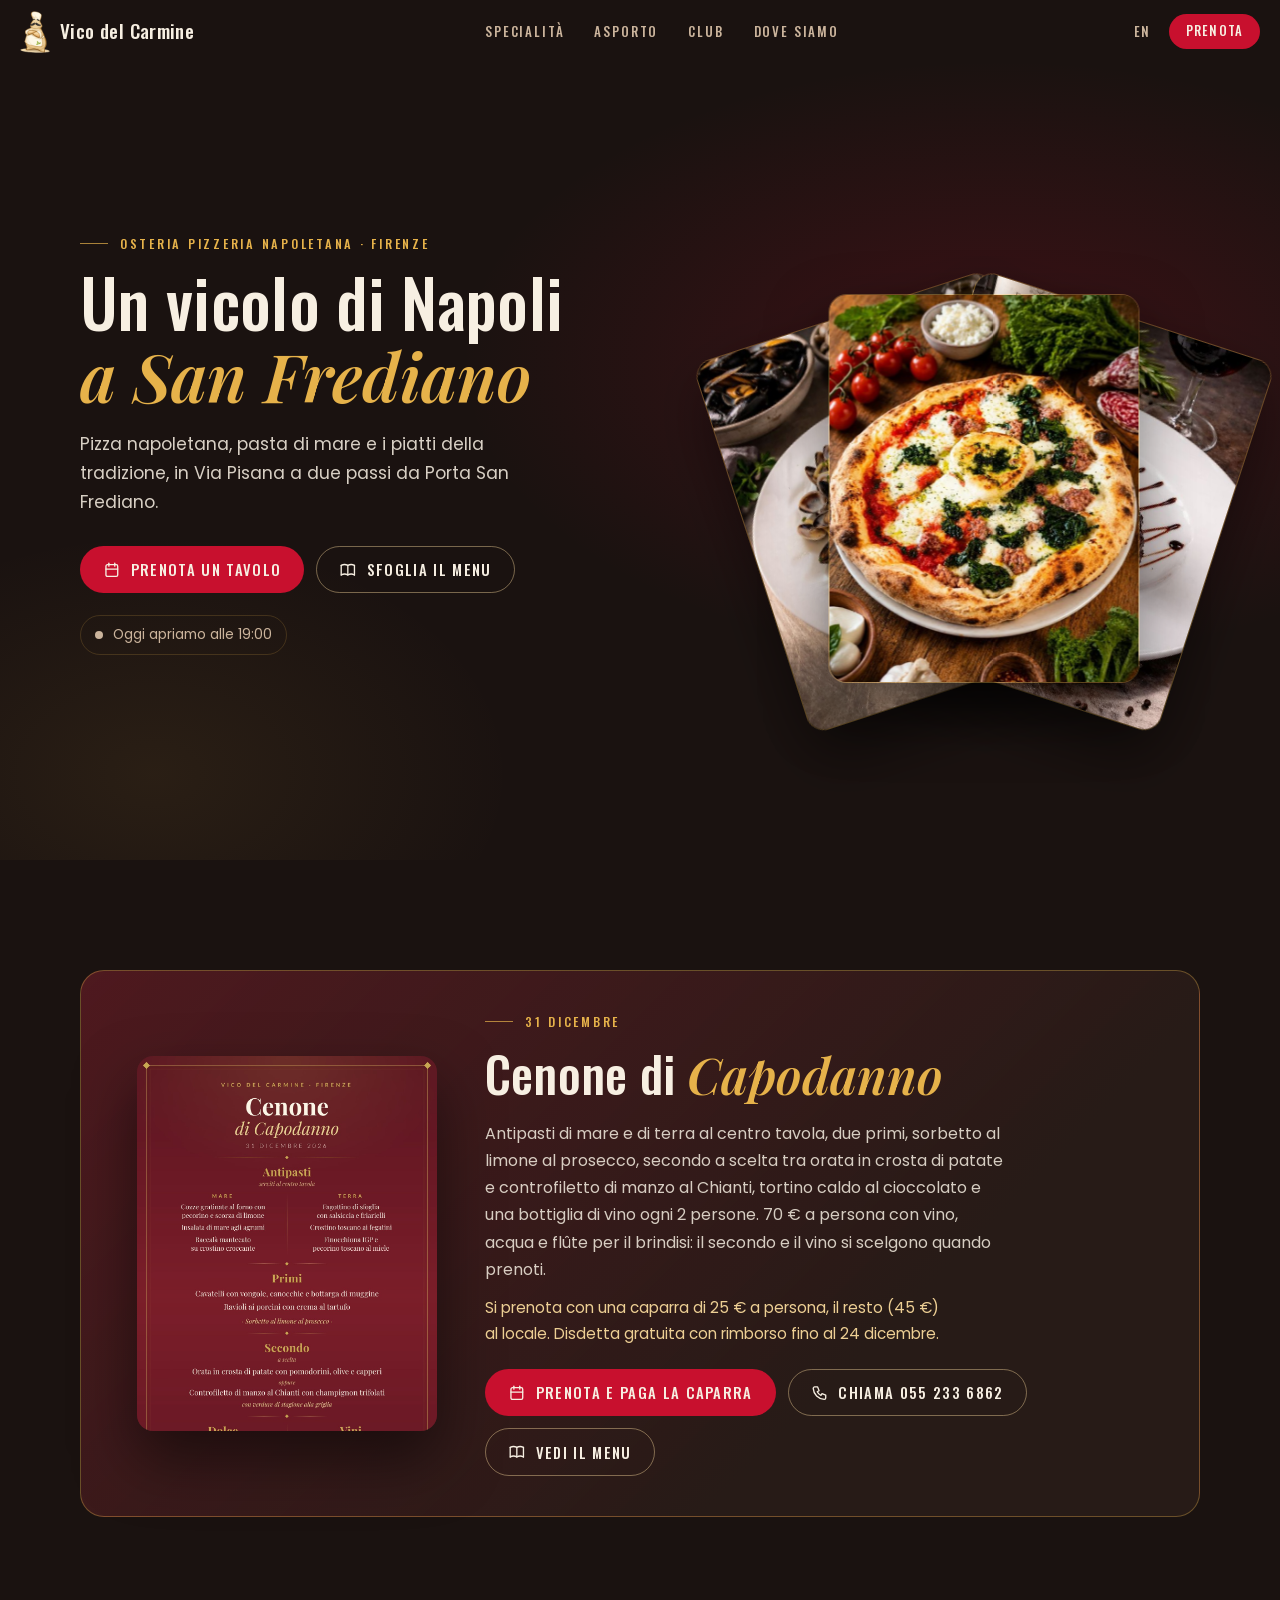
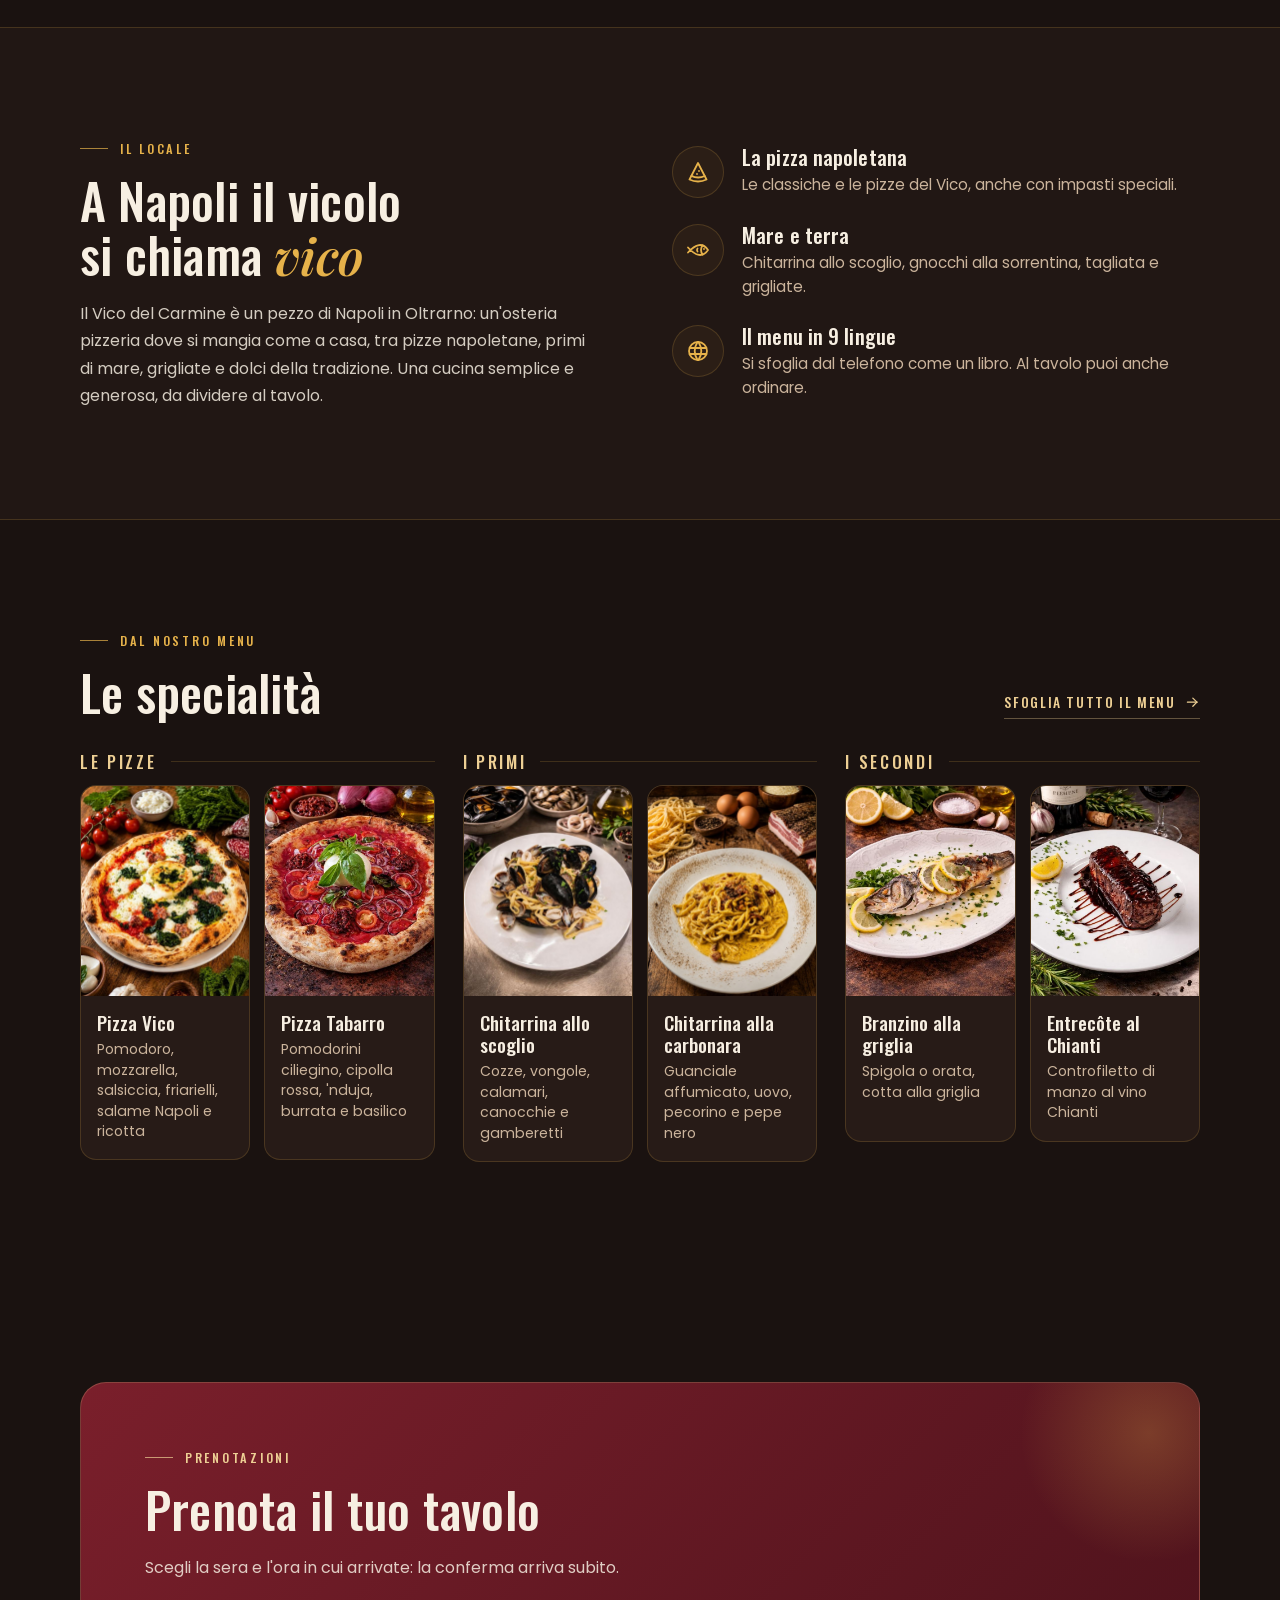
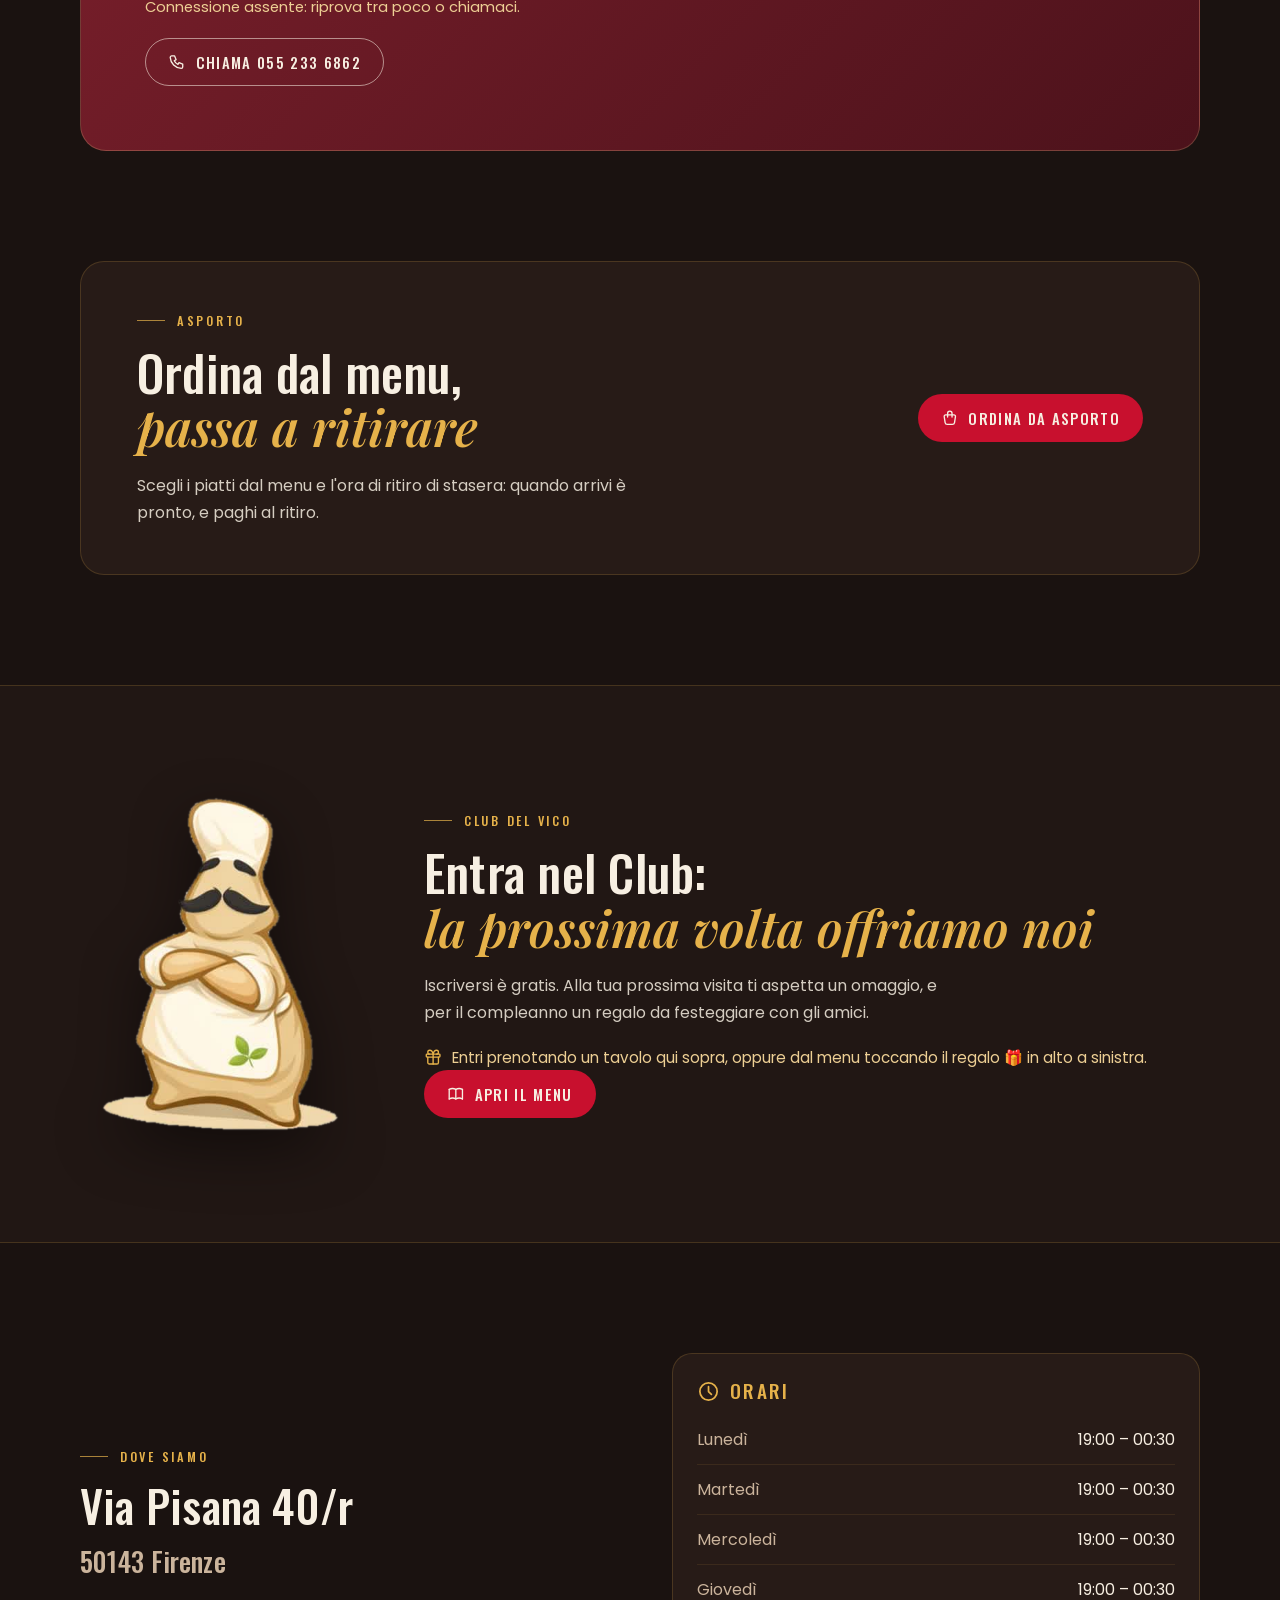
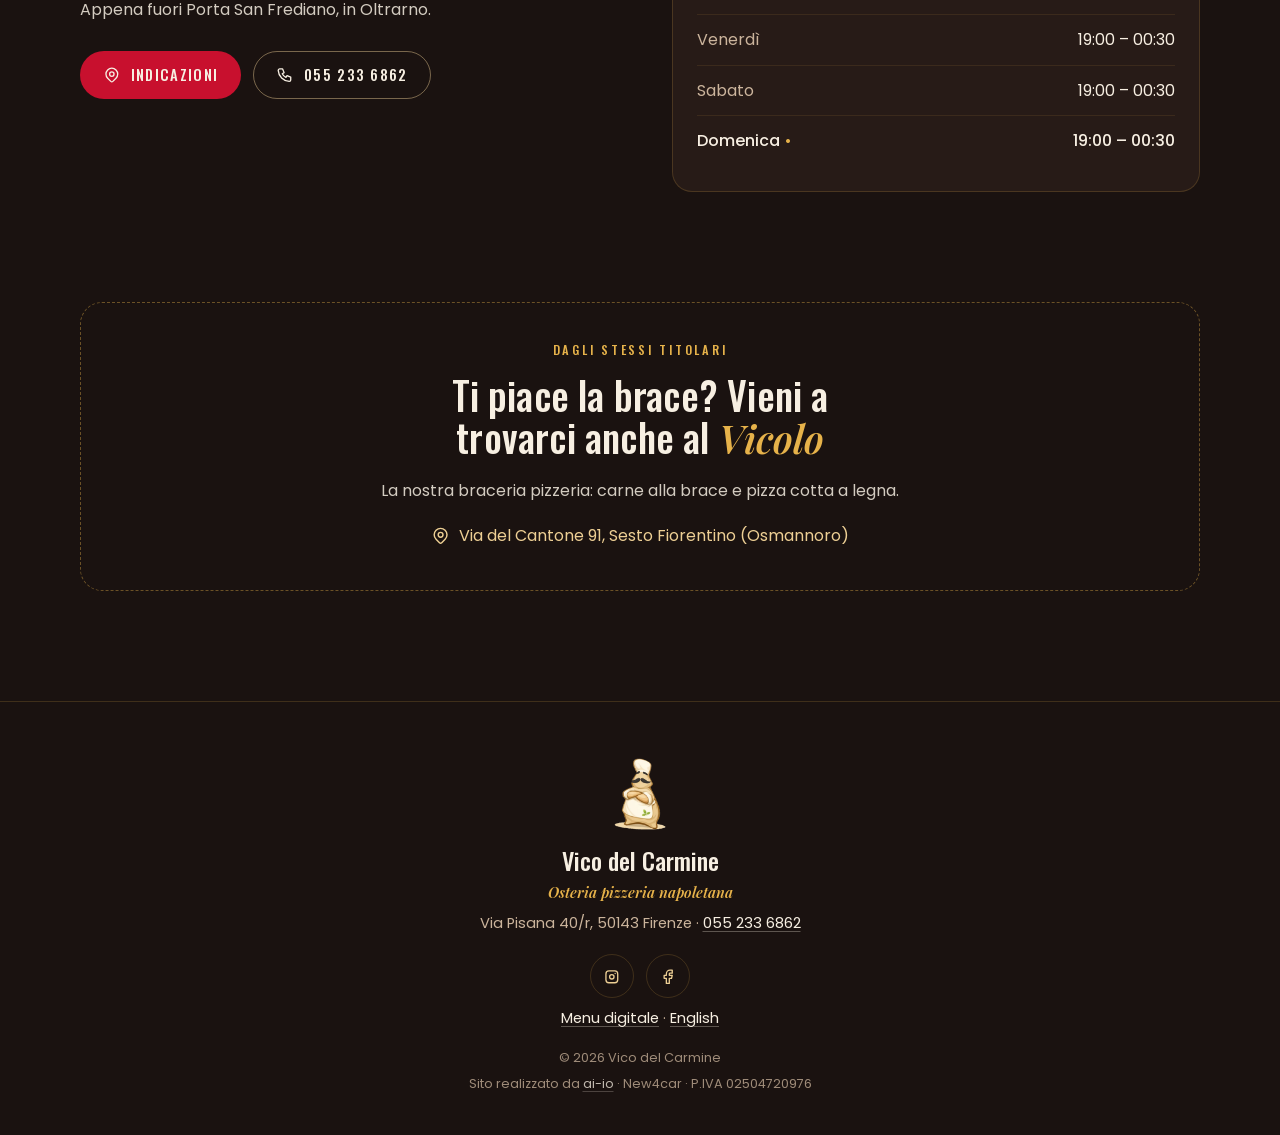
==== commit bc797557: "Cenone: tasto "Prenota e paga la caparra" con il link Stripe vero Co-Authored-By: Claude Opus 5.5 <n" ====
--- a/index.html
+++ b/index.html
@@ -65,7 +65,7 @@
     </div>
   </section>
 
-  <section class="sezione evento" id="evento" data-fino="2026-12-31"><div class="contenitore"><div class="evento-riquadro"><a class="evento-foto" href="assets/img/eventi/cenone-capodanno-2026-70.jpg" target="_blank" rel="noopener"><img src="assets/img/eventi/cenone-capodanno-2026-70.jpg" alt="Locandina del cenone di Capodanno del Vico del Carmine, 31 dicembre, 70 euro a persona vino incluso" width="1080" height="1920" loading="lazy"></a><div><p class="occhiello">31 dicembre</p><h2>Cenone di <em>Capodanno</em></h2><p class="testo">Antipasti di mare e di terra al centro tavola, due primi, sorbetto al limone al prosecco, secondo a scelta tra orata in crosta di patate e controfiletto di manzo al Chianti, tortino caldo al cioccolato e una bottiglia di vino ogni 2 persone. 70 € a persona con vino, acqua e flûte per il brindisi: il secondo e il vino si scelgono quando prenoti.</p><div class="azioni"><a class="btn" href="tel:+390552336862"><svg class="ico" viewBox="0 0 24 24" fill="none" stroke="currentColor" stroke-width="1.8" stroke-linecap="round" stroke-linejoin="round" aria-hidden="true"><path d="M5 4h4l2 5l-2.5 1.5a11 11 0 0 0 5 5l1.5 -2.5l5 2v4a2 2 0 0 1 -2 2a16 16 0 0 1 -15 -15a2 2 0 0 1 2 -2"/></svg>Chiama 055 233 6862</a><a class="btn btn-vuoto" href="assets/img/eventi/cenone-capodanno-2026-70.jpg" target="_blank" rel="noopener"><svg class="ico" viewBox="0 0 24 24" fill="none" stroke="currentColor" stroke-width="1.8" stroke-linecap="round" stroke-linejoin="round" aria-hidden="true"><path d="M3 19a9 9 0 0 1 9 0a9 9 0 0 1 9 0"/><path d="M3 6a9 9 0 0 1 9 0a9 9 0 0 1 9 0"/><path d="M3 6l0 13"/><path d="M12 6l0 13"/><path d="M21 6l0 13"/></svg>Vedi il menu</a></div></div></div></div></section>
+  <section class="sezione evento" id="evento" data-fino="2026-12-31"><div class="contenitore"><div class="evento-riquadro"><a class="evento-foto" href="assets/img/eventi/cenone-capodanno-2026-70.jpg" target="_blank" rel="noopener"><img src="assets/img/eventi/cenone-capodanno-2026-70.jpg" alt="Locandina del cenone di Capodanno del Vico del Carmine, 31 dicembre, 70 euro a persona vino incluso" width="1080" height="1920" loading="lazy"></a><div><p class="occhiello">31 dicembre</p><h2>Cenone di <em>Capodanno</em></h2><p class="testo">Antipasti di mare e di terra al centro tavola, due primi, sorbetto al limone al prosecco, secondo a scelta tra orata in crosta di patate e controfiletto di manzo al Chianti, tortino caldo al cioccolato e una bottiglia di vino ogni 2 persone. 70 € a persona con vino, acqua e flûte per il brindisi: il secondo e il vino si scelgono quando prenoti.</p><p class="testo evento-caparra">Si prenota con una caparra di 25 € a persona, il resto (45 €) al locale. Disdetta gratuita con rimborso fino al 24 dicembre.</p><div class="azioni"><a class="btn" href="https://book.stripe.com/28EcN5g1w8wr8GqdnzdUY00" target="_blank" rel="noopener"><svg class="ico" viewBox="0 0 24 24" fill="none" stroke="currentColor" stroke-width="1.8" stroke-linecap="round" stroke-linejoin="round" aria-hidden="true"><path d="M4 7a2 2 0 0 1 2 -2h12a2 2 0 0 1 2 2v12a2 2 0 0 1 -2 2h-12a2 2 0 0 1 -2 -2v-12z"/><path d="M16 3v4"/><path d="M8 3v4"/><path d="M4 11h16"/></svg>Prenota e paga la caparra</a><a class="btn btn-vuoto" href="tel:+390552336862"><svg class="ico" viewBox="0 0 24 24" fill="none" stroke="currentColor" stroke-width="1.8" stroke-linecap="round" stroke-linejoin="round" aria-hidden="true"><path d="M5 4h4l2 5l-2.5 1.5a11 11 0 0 0 5 5l1.5 -2.5l5 2v4a2 2 0 0 1 -2 2a16 16 0 0 1 -15 -15a2 2 0 0 1 2 -2"/></svg>Chiama 055 233 6862</a><a class="btn btn-vuoto" href="assets/img/eventi/cenone-capodanno-2026-70.jpg" target="_blank" rel="noopener"><svg class="ico" viewBox="0 0 24 24" fill="none" stroke="currentColor" stroke-width="1.8" stroke-linecap="round" stroke-linejoin="round" aria-hidden="true"><path d="M3 19a9 9 0 0 1 9 0a9 9 0 0 1 9 0"/><path d="M3 6a9 9 0 0 1 9 0a9 9 0 0 1 9 0"/><path d="M3 6l0 13"/><path d="M12 6l0 13"/><path d="M21 6l0 13"/></svg>Vedi il menu</a></div></div></div></div></section>
 
   <section class="sezione locale" id="locale">
     <div class="contenitore due">
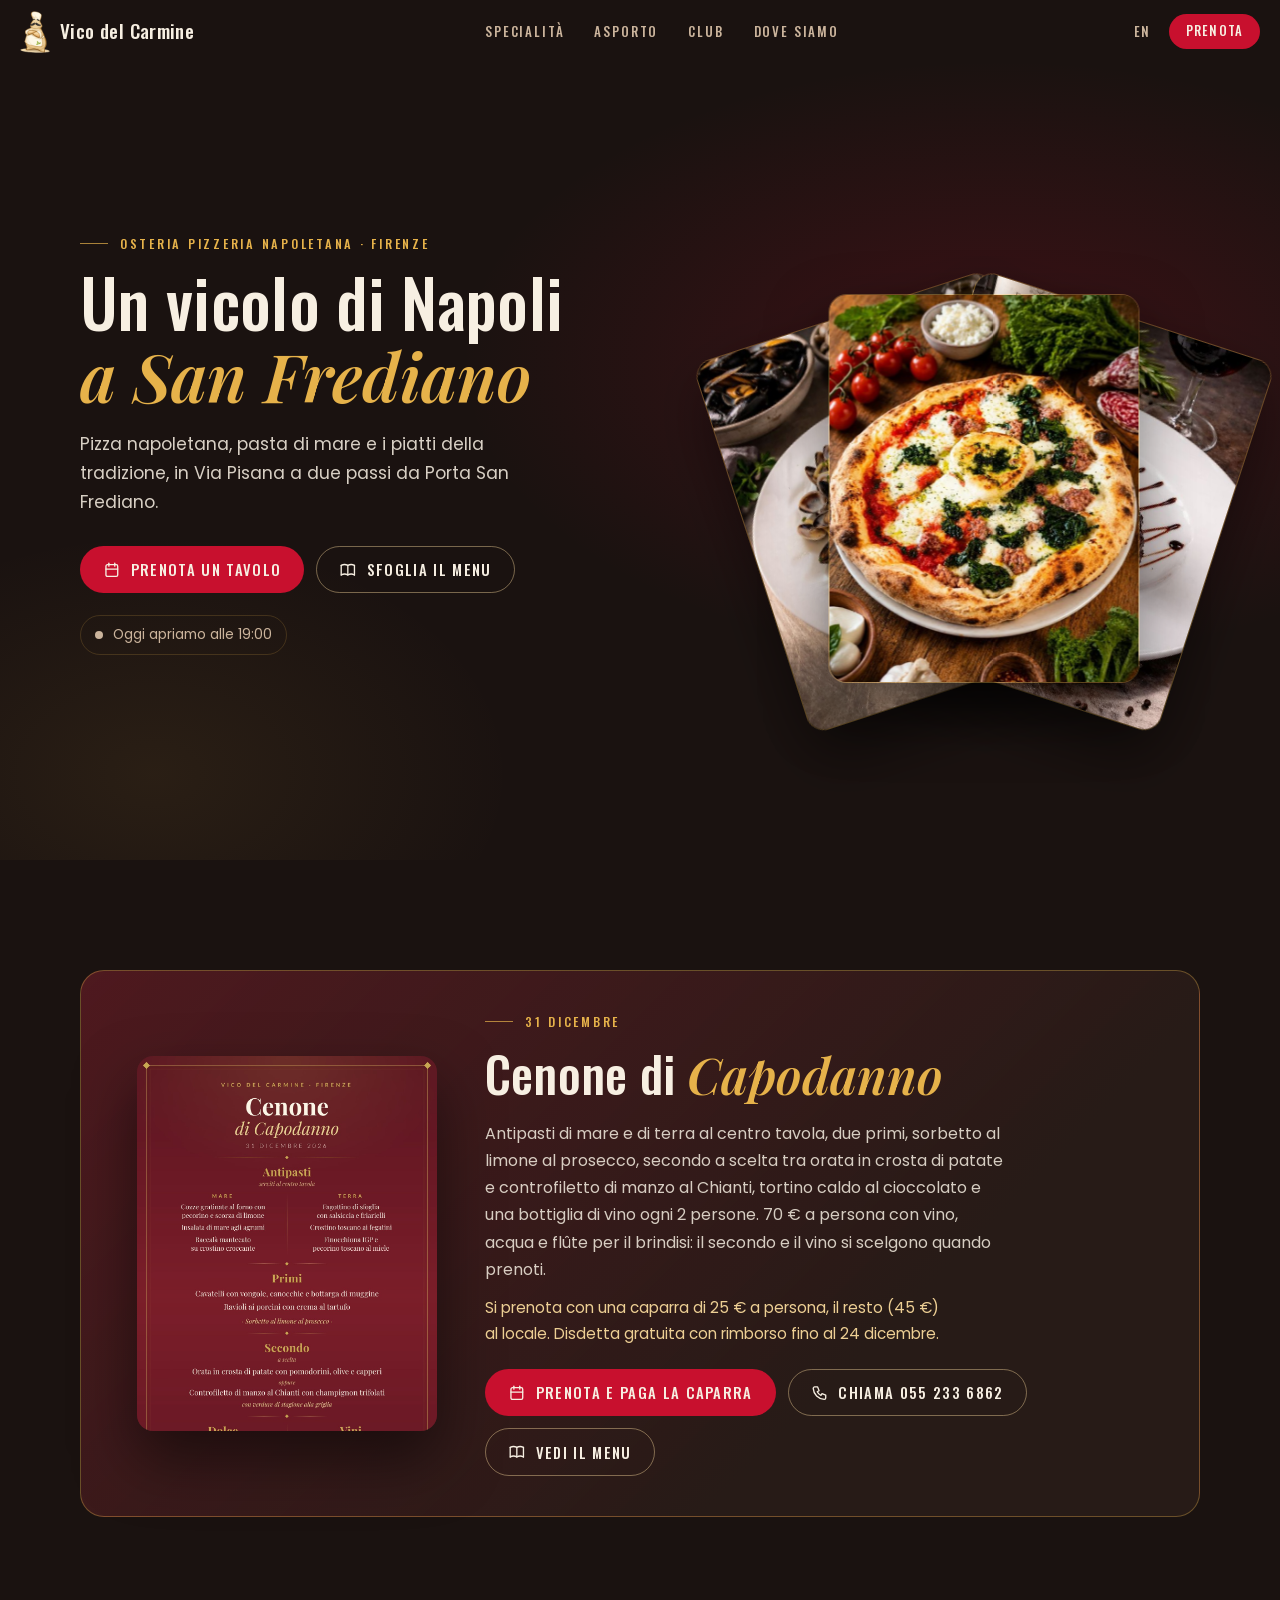
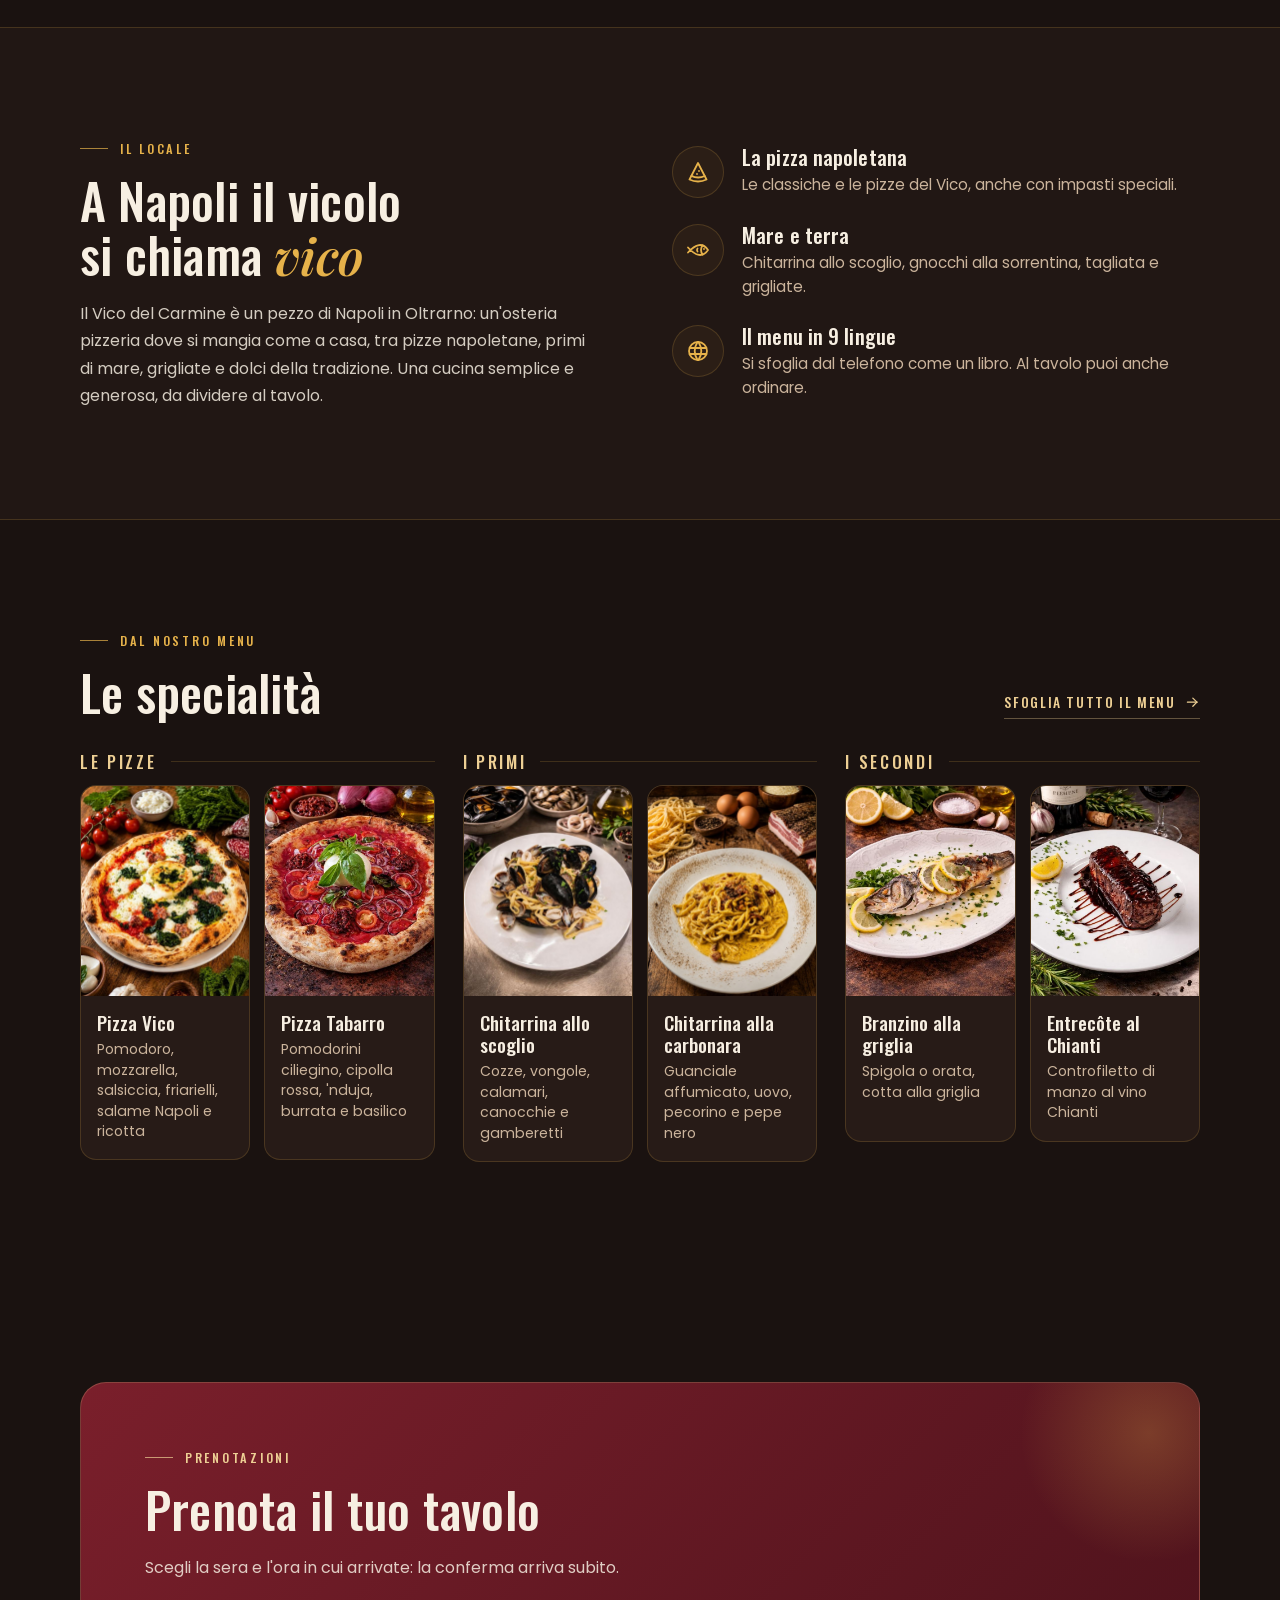
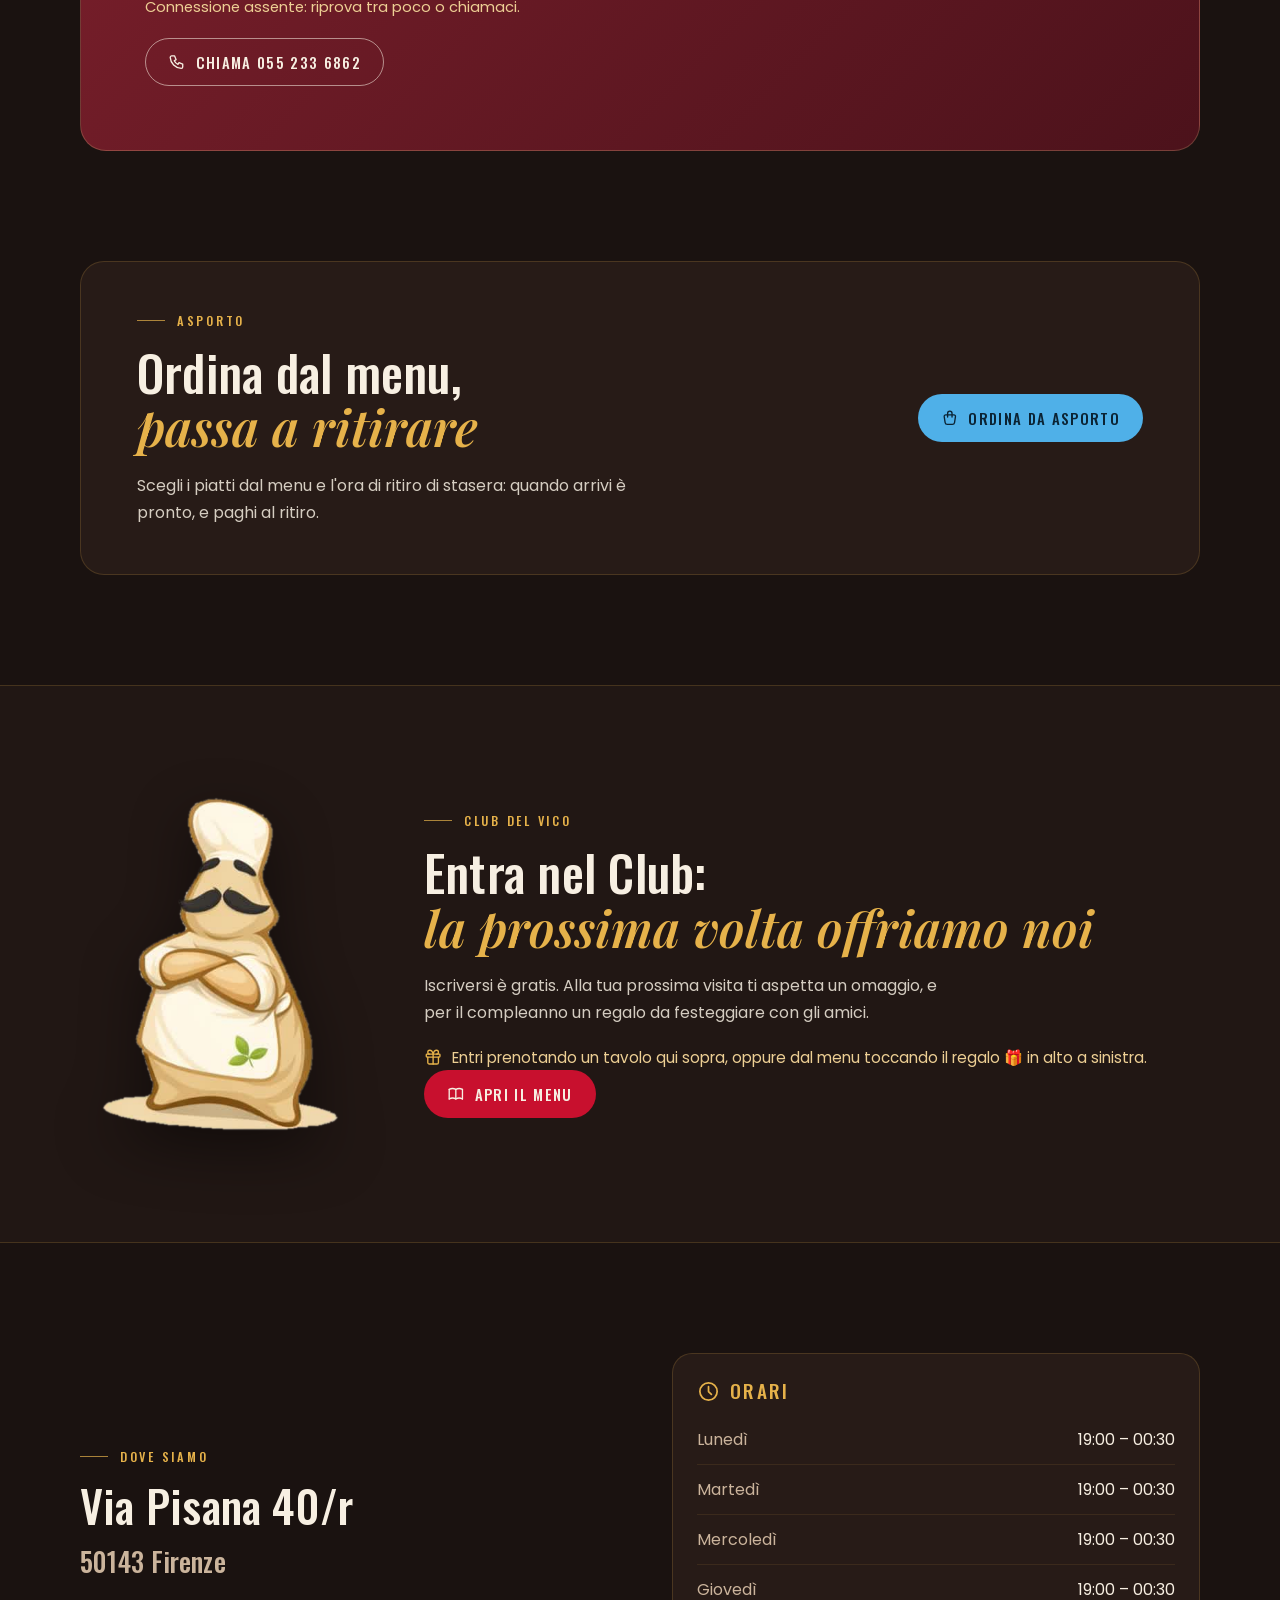
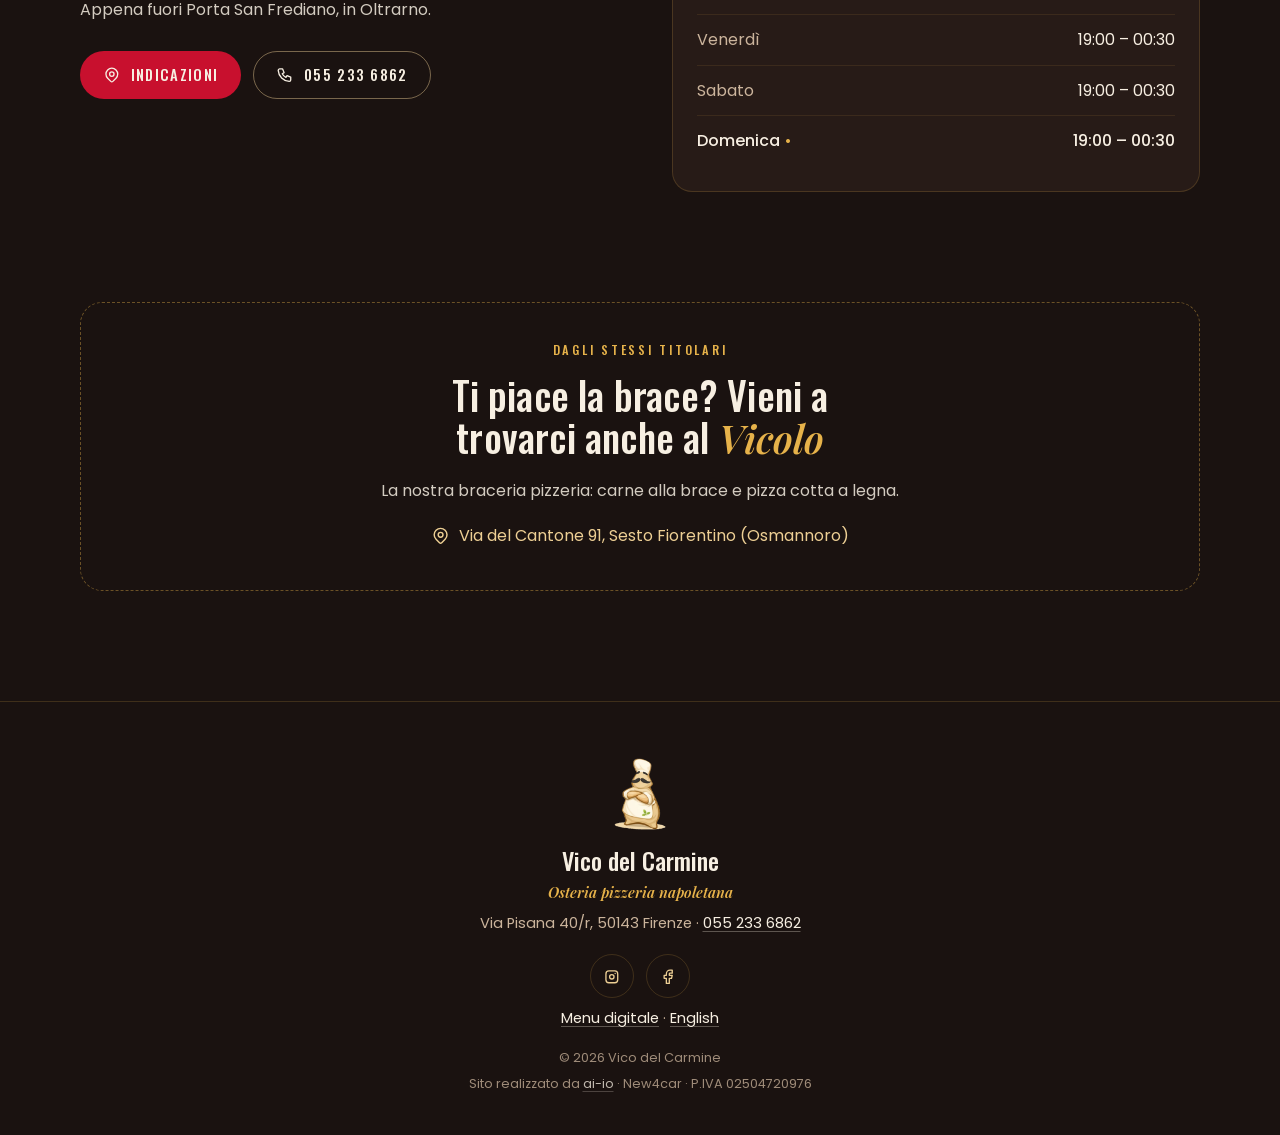
==== commit f7056978: "Asporto in azzurro: quarto tasto nella barra in basso e tasto "Ordina da asporto" azzurro Nella barr" ====
--- a/index.html
+++ b/index.html
@@ -25,7 +25,7 @@
   <link rel="apple-touch-icon" href="assets/img/apple-touch-icon.png">
   <link rel="preload" href="assets/fonts/oswald.woff2" as="font" type="font/woff2" crossorigin>
   <link rel="stylesheet" href="assets/css/font.css?v=f5415777">
-  <link rel="stylesheet" href="assets/css/sito.css?v=32deb585">
+  <link rel="stylesheet" href="assets/css/sito.css?v=61de08e0">
   <script type="application/ld+json">{"@context": "https://schema.org", "@type": "Restaurant", "name": "Vico del Carmine", "url": "https://vicodelcarmine.it/", "image": "https://vicodelcarmine.it/assets/img/og.jpg", "logo": "https://vicodelcarmine.it/assets/img/mascotte.png", "telephone": "+390552336862", "address": {"@type": "PostalAddress", "streetAddress": "Via Pisana 40/r", "postalCode": "50143", "addressLocality": "Firenze", "addressRegion": "FI", "addressCountry": "IT"}, "servesCuisine": ["Napoletana", "Pizza", "Pesce"], "priceRange": "€€", "hasMenu": "https://vicodelcarmine.github.io/menu/", "acceptsReservations": true, "openingHoursSpecification": [{"@type": "OpeningHoursSpecification", "dayOfWeek": ["Monday", "Tuesday", "Wednesday", "Thursday", "Friday", "Saturday", "Sunday"], "opens": "19:00", "closes": "00:30"}], "sameAs": ["https://www.instagram.com/vico.del.carmine/", "https://www.facebook.com/vicodelcarmineFi/"], "event": {"@type": "Event", "name": "Cenone di Capodanno", "description": "Antipasti di mare e di terra al centro tavola, due primi, sorbetto al limone al prosecco, secondo a scelta tra orata in crosta di patate e controfiletto di manzo al Chianti, tortino caldo al cioccolato e una bottiglia di vino ogni 2 persone. 70 € a persona con vino, acqua e flûte per il brindisi: il secondo e il vino si scelgono quando prenoti.", "startDate": "2026-12-31", "image": "https://vicodelcarmine.it/assets/img/eventi/cenone-capodanno-2026-70.jpg", "eventStatus": "https://schema.org/EventScheduled", "eventAttendanceMode": "https://schema.org/OfflineEventAttendanceMode", "location": {"@type": "Place", "name": "Vico del Carmine", "address": {"@type": "PostalAddress", "streetAddress": "Via Pisana 40/r", "postalCode": "50143", "addressLocality": "Firenze", "addressRegion": "FI", "addressCountry": "IT"}}, "offers": {"@type": "Offer", "price": "70", "priceCurrency": "EUR", "url": "https://vicodelcarmine.it/#evento"}}}</script>
 </head>
 <body>
@@ -65,7 +65,7 @@
     </div>
   </section>
 
-  <section class="sezione evento" id="evento" data-fino="2026-12-31"><div class="contenitore"><div class="evento-riquadro"><a class="evento-foto" href="assets/img/eventi/cenone-capodanno-2026-70.jpg" target="_blank" rel="noopener"><img src="assets/img/eventi/cenone-capodanno-2026-70.jpg" alt="Locandina del cenone di Capodanno del Vico del Carmine, 31 dicembre, 70 euro a persona vino incluso" width="1080" height="1920" loading="lazy"></a><div><p class="occhiello">31 dicembre</p><h2>Cenone di <em>Capodanno</em></h2><p class="testo">Antipasti di mare e di terra al centro tavola, due primi, sorbetto al limone al prosecco, secondo a scelta tra orata in crosta di patate e controfiletto di manzo al Chianti, tortino caldo al cioccolato e una bottiglia di vino ogni 2 persone. 70 € a persona con vino, acqua e flûte per il brindisi: il secondo e il vino si scelgono quando prenoti.</p><p class="testo evento-caparra">Si prenota con una caparra di 25 € a persona, il resto (45 €) al locale. Disdetta gratuita con rimborso fino al 24 dicembre.</p><div class="azioni"><a class="btn" href="https://book.stripe.com/28EcN5g1w8wr8GqdnzdUY00" target="_blank" rel="noopener"><svg class="ico" viewBox="0 0 24 24" fill="none" stroke="currentColor" stroke-width="1.8" stroke-linecap="round" stroke-linejoin="round" aria-hidden="true"><path d="M4 7a2 2 0 0 1 2 -2h12a2 2 0 0 1 2 2v12a2 2 0 0 1 -2 2h-12a2 2 0 0 1 -2 -2v-12z"/><path d="M16 3v4"/><path d="M8 3v4"/><path d="M4 11h16"/></svg>Prenota e paga la caparra</a><a class="btn btn-vuoto" href="tel:+390552336862"><svg class="ico" viewBox="0 0 24 24" fill="none" stroke="currentColor" stroke-width="1.8" stroke-linecap="round" stroke-linejoin="round" aria-hidden="true"><path d="M5 4h4l2 5l-2.5 1.5a11 11 0 0 0 5 5l1.5 -2.5l5 2v4a2 2 0 0 1 -2 2a16 16 0 0 1 -15 -15a2 2 0 0 1 2 -2"/></svg>Chiama 055 233 6862</a><a class="btn btn-vuoto" href="assets/img/eventi/cenone-capodanno-2026-70.jpg" target="_blank" rel="noopener"><svg class="ico" viewBox="0 0 24 24" fill="none" stroke="currentColor" stroke-width="1.8" stroke-linecap="round" stroke-linejoin="round" aria-hidden="true"><path d="M3 19a9 9 0 0 1 9 0a9 9 0 0 1 9 0"/><path d="M3 6a9 9 0 0 1 9 0a9 9 0 0 1 9 0"/><path d="M3 6l0 13"/><path d="M12 6l0 13"/><path d="M21 6l0 13"/></svg>Vedi il menu</a></div></div></div></div></section>
+  <section class="sezione evento" id="evento" data-fino="2026-12-31"><div class="contenitore"><div class="evento-riquadro"><a class="evento-foto" href="assets/img/eventi/cenone-capodanno-2026-70.jpg" target="_blank" rel="noopener"><img src="assets/img/eventi/cenone-capodanno-2026-70.jpg" alt="Locandina del cenone di Capodanno del Vico del Carmine, 31 dicembre, 70 euro a persona vino incluso" width="1080" height="1920" loading="lazy"></a><div><p class="occhiello">31 dicembre</p><h2>Cenone di <em>Capodanno</em></h2><p class="testo">Antipasti di mare e di terra al centro tavola, due primi, sorbetto al limone al prosecco, secondo a scelta tra orata in crosta di patate e controfiletto di manzo al Chianti, tortino caldo al cioccolato e una bottiglia di vino ogni 2 persone. 70 € a persona con vino, acqua e flûte per il brindisi: il secondo e il vino si scelgono quando prenoti.</p><p class="testo evento-caparra">Si prenota con una caparra di 25 € a persona, il resto (45 €) al locale. Disdetta gratuita con rimborso fino al 24 dicembre.</p><div class="azioni"><a class="btn" href="https://www.capodannofirenze.it/ristoranti-capodanno-firenze/capodanno-ristorante-vico-del-carmine-firenze.html" target="_blank" rel="noopener"><svg class="ico" viewBox="0 0 24 24" fill="none" stroke="currentColor" stroke-width="1.8" stroke-linecap="round" stroke-linejoin="round" aria-hidden="true"><path d="M4 7a2 2 0 0 1 2 -2h12a2 2 0 0 1 2 2v12a2 2 0 0 1 -2 2h-12a2 2 0 0 1 -2 -2v-12z"/><path d="M16 3v4"/><path d="M8 3v4"/><path d="M4 11h16"/></svg>Prenota e paga la caparra</a><a class="btn btn-vuoto" href="tel:+390552336862"><svg class="ico" viewBox="0 0 24 24" fill="none" stroke="currentColor" stroke-width="1.8" stroke-linecap="round" stroke-linejoin="round" aria-hidden="true"><path d="M5 4h4l2 5l-2.5 1.5a11 11 0 0 0 5 5l1.5 -2.5l5 2v4a2 2 0 0 1 -2 2a16 16 0 0 1 -15 -15a2 2 0 0 1 2 -2"/></svg>Chiama 055 233 6862</a><a class="btn btn-vuoto" href="assets/img/eventi/cenone-capodanno-2026-70.jpg" target="_blank" rel="noopener"><svg class="ico" viewBox="0 0 24 24" fill="none" stroke="currentColor" stroke-width="1.8" stroke-linecap="round" stroke-linejoin="round" aria-hidden="true"><path d="M3 19a9 9 0 0 1 9 0a9 9 0 0 1 9 0"/><path d="M3 6a9 9 0 0 1 9 0a9 9 0 0 1 9 0"/><path d="M3 6l0 13"/><path d="M12 6l0 13"/><path d="M21 6l0 13"/></svg>Vedi il menu</a></div></div></div></div></section>
 
   <section class="sezione locale" id="locale">
     <div class="contenitore due">
@@ -108,7 +108,7 @@
     </div>
   </section>
 
-  <section class="sezione asporto" id="asporto"><div class="contenitore"><div class="asporto-riquadro"><div><p class="occhiello">Asporto</p><h2>Ordina dal menu,<br><em>passa a ritirare</em></h2><p class="testo">Scegli i piatti dal menu e l&#x27;ora di ritiro di stasera: quando arrivi è pronto, e paghi al ritiro.</p></div><a class="btn" href="https://vicodelcarmine.github.io/menu/?asporto=1"><svg class="ico" viewBox="0 0 24 24" fill="none" stroke="currentColor" stroke-width="1.8" stroke-linecap="round" stroke-linejoin="round" aria-hidden="true"><path d="M6.331 8h11.339a2 2 0 0 1 1.977 2.304l-1.255 8.152a3 3 0 0 1 -2.966 2.544h-6.852a3 3 0 0 1 -2.965 -2.544l-1.255 -8.152a2 2 0 0 1 1.977 -2.304z"/><path d="M9 11v-5a3 3 0 0 1 6 0v5"/></svg>Ordina da asporto</a></div></div></section>
+  <section class="sezione asporto" id="asporto"><div class="contenitore"><div class="asporto-riquadro"><div><p class="occhiello">Asporto</p><h2>Ordina dal menu,<br><em>passa a ritirare</em></h2><p class="testo">Scegli i piatti dal menu e l&#x27;ora di ritiro di stasera: quando arrivi è pronto, e paghi al ritiro.</p></div><a class="btn btn-azzurro" href="https://vicodelcarmine.github.io/menu/?asporto=1"><svg class="ico" viewBox="0 0 24 24" fill="none" stroke="currentColor" stroke-width="1.8" stroke-linecap="round" stroke-linejoin="round" aria-hidden="true"><path d="M6.331 8h11.339a2 2 0 0 1 1.977 2.304l-1.255 8.152a3 3 0 0 1 -2.966 2.544h-6.852a3 3 0 0 1 -2.965 -2.544l-1.255 -8.152a2 2 0 0 1 1.977 -2.304z"/><path d="M9 11v-5a3 3 0 0 1 6 0v5"/></svg>Ordina da asporto</a></div></div></section>
 
   <section class="sezione club" id="club">
     <div class="contenitore club-griglia">
@@ -161,6 +161,7 @@
 <nav class="barra" aria-label="Vico del Carmine">
   <a href="https://vicodelcarmine.github.io/menu/"><svg class="ico" viewBox="0 0 24 24" fill="none" stroke="currentColor" stroke-width="1.8" stroke-linecap="round" stroke-linejoin="round" aria-hidden="true"><path d="M3 19a9 9 0 0 1 9 0a9 9 0 0 1 9 0"/><path d="M3 6a9 9 0 0 1 9 0a9 9 0 0 1 9 0"/><path d="M3 6l0 13"/><path d="M12 6l0 13"/><path d="M21 6l0 13"/></svg><span>Menu</span></a>
   <a href="https://www.google.com/maps/dir/?api=1&amp;destination=Vico+del+Carmine,+Via+Pisana+40r,+50143+Firenze" target="_blank" rel="noopener"><svg class="ico" viewBox="0 0 24 24" fill="none" stroke="currentColor" stroke-width="1.8" stroke-linecap="round" stroke-linejoin="round" aria-hidden="true"><path d="M9 11a3 3 0 1 0 6 0a3 3 0 0 0 -6 0"/><path d="M17.657 16.657l-4.243 4.243a2 2 0 0 1 -2.827 0l-4.244 -4.243a8 8 0 1 1 11.314 0z"/></svg><span>Indicazioni</span></a>
+  <a class="asporto" href="https://vicodelcarmine.github.io/menu/?asporto=1"><svg class="ico" viewBox="0 0 24 24" fill="none" stroke="currentColor" stroke-width="1.8" stroke-linecap="round" stroke-linejoin="round" aria-hidden="true"><path d="M6.331 8h11.339a2 2 0 0 1 1.977 2.304l-1.255 8.152a3 3 0 0 1 -2.966 2.544h-6.852a3 3 0 0 1 -2.965 -2.544l-1.255 -8.152a2 2 0 0 1 1.977 -2.304z"/><path d="M9 11v-5a3 3 0 0 1 6 0v5"/></svg><span>Asporto</span></a>
   <a class="primo" href="#prenota"><svg class="ico" viewBox="0 0 24 24" fill="none" stroke="currentColor" stroke-width="1.8" stroke-linecap="round" stroke-linejoin="round" aria-hidden="true"><path d="M4 7a2 2 0 0 1 2 -2h12a2 2 0 0 1 2 2v12a2 2 0 0 1 -2 2h-12a2 2 0 0 1 -2 -2v-12z"/><path d="M16 3v4"/><path d="M8 3v4"/><path d="M4 11h16"/></svg><span>Prenota</span></a>
 </nav>
 
--- a/assets/css/sito.css
+++ b/assets/css/sito.css
@@ -13,6 +13,9 @@
   --oro:       #e6b24a;
   --oro-tenue: #edcf94;
   --basilico:  #86b64a;
+  --azzurro:   #4fb0e8;   /* asporto */
+  --azzurro-2: #74c2ee;
+  --notte:     #0b2333;   /* scritte sull'azzurro */
   --crema:     #f7efe2;
   --tenue:     #cbb49c;
   --linea:     rgba(230,178,74,.18);
@@ -72,6 +75,8 @@
 .btn-vuoto-chiaro{ background:transparent; border-color:rgba(247,239,226,.55); }
 .btn-vuoto-chiaro:hover{ background:rgba(247,239,226,.1); }
 .btn-piccolo{ padding:10px 16px; font-size:.8rem; }
+.btn-azzurro{ background:var(--azzurro); color:var(--notte); }
+.btn-azzurro:hover{ background:var(--azzurro-2); }
 
 /* ---------- testata ---------- */
 .testa{
@@ -258,7 +263,7 @@
 
 /* ---------- barra in basso (solo telefono) ---------- */
 .barra{
-  position:fixed; inset:auto 0 0; z-index:60; display:grid; grid-template-columns:1fr 1fr 1.25fr;
+  position:fixed; inset:auto 0 0; z-index:60; display:grid; grid-auto-flow:column; grid-auto-columns:1fr;
   background:rgba(26,18,16,.96); border-top:1px solid var(--linea);
   -webkit-backdrop-filter:blur(10px); backdrop-filter:blur(10px);
   padding-bottom:env(safe-area-inset-bottom);
@@ -270,6 +275,7 @@
 }
 .barra .ico{ width:22px; height:22px; }
 .barra a.primo{ background:var(--carminio); color:var(--crema); }
+.barra a.asporto{ background:var(--azzurro); color:var(--notte); }
 @media (max-width:879px){ body{ padding-bottom:calc(62px + env(safe-area-inset-bottom)); } }
 @media (min-width:880px){ .barra{ display:none; } }
 
